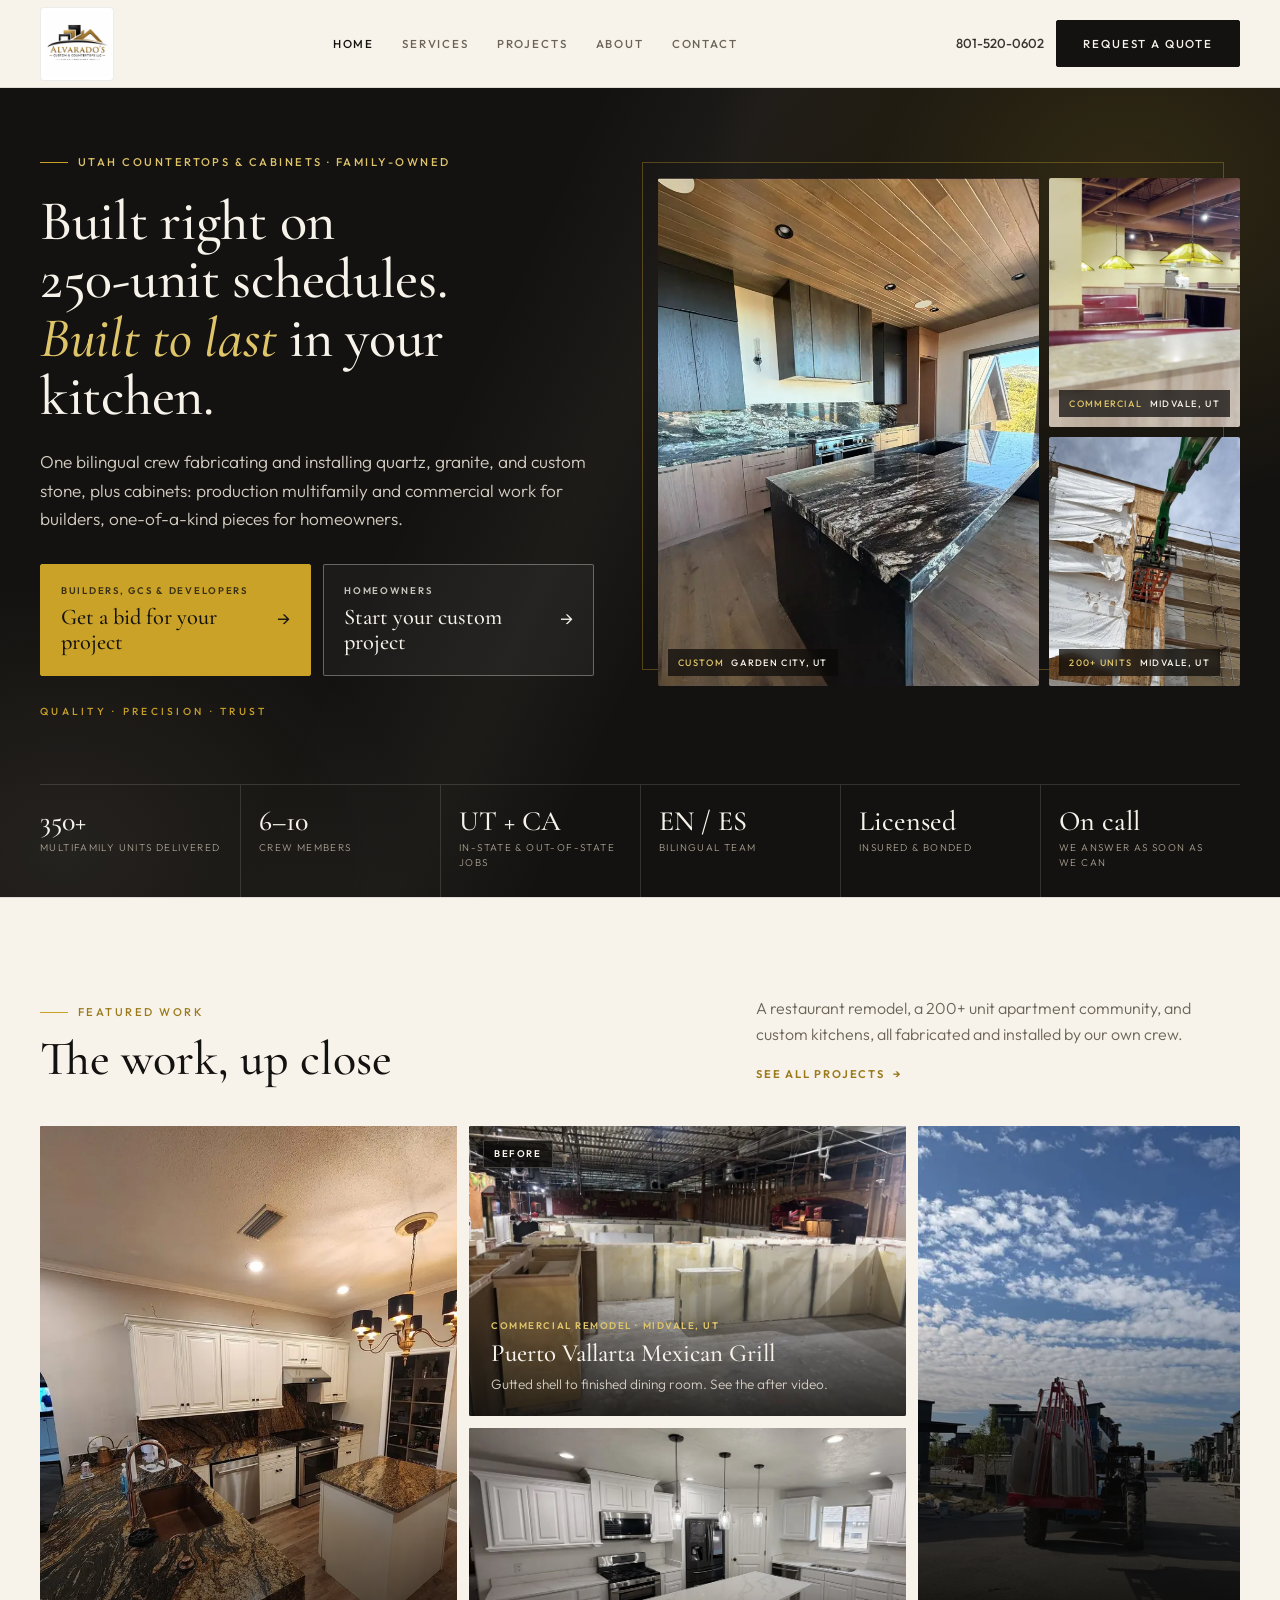
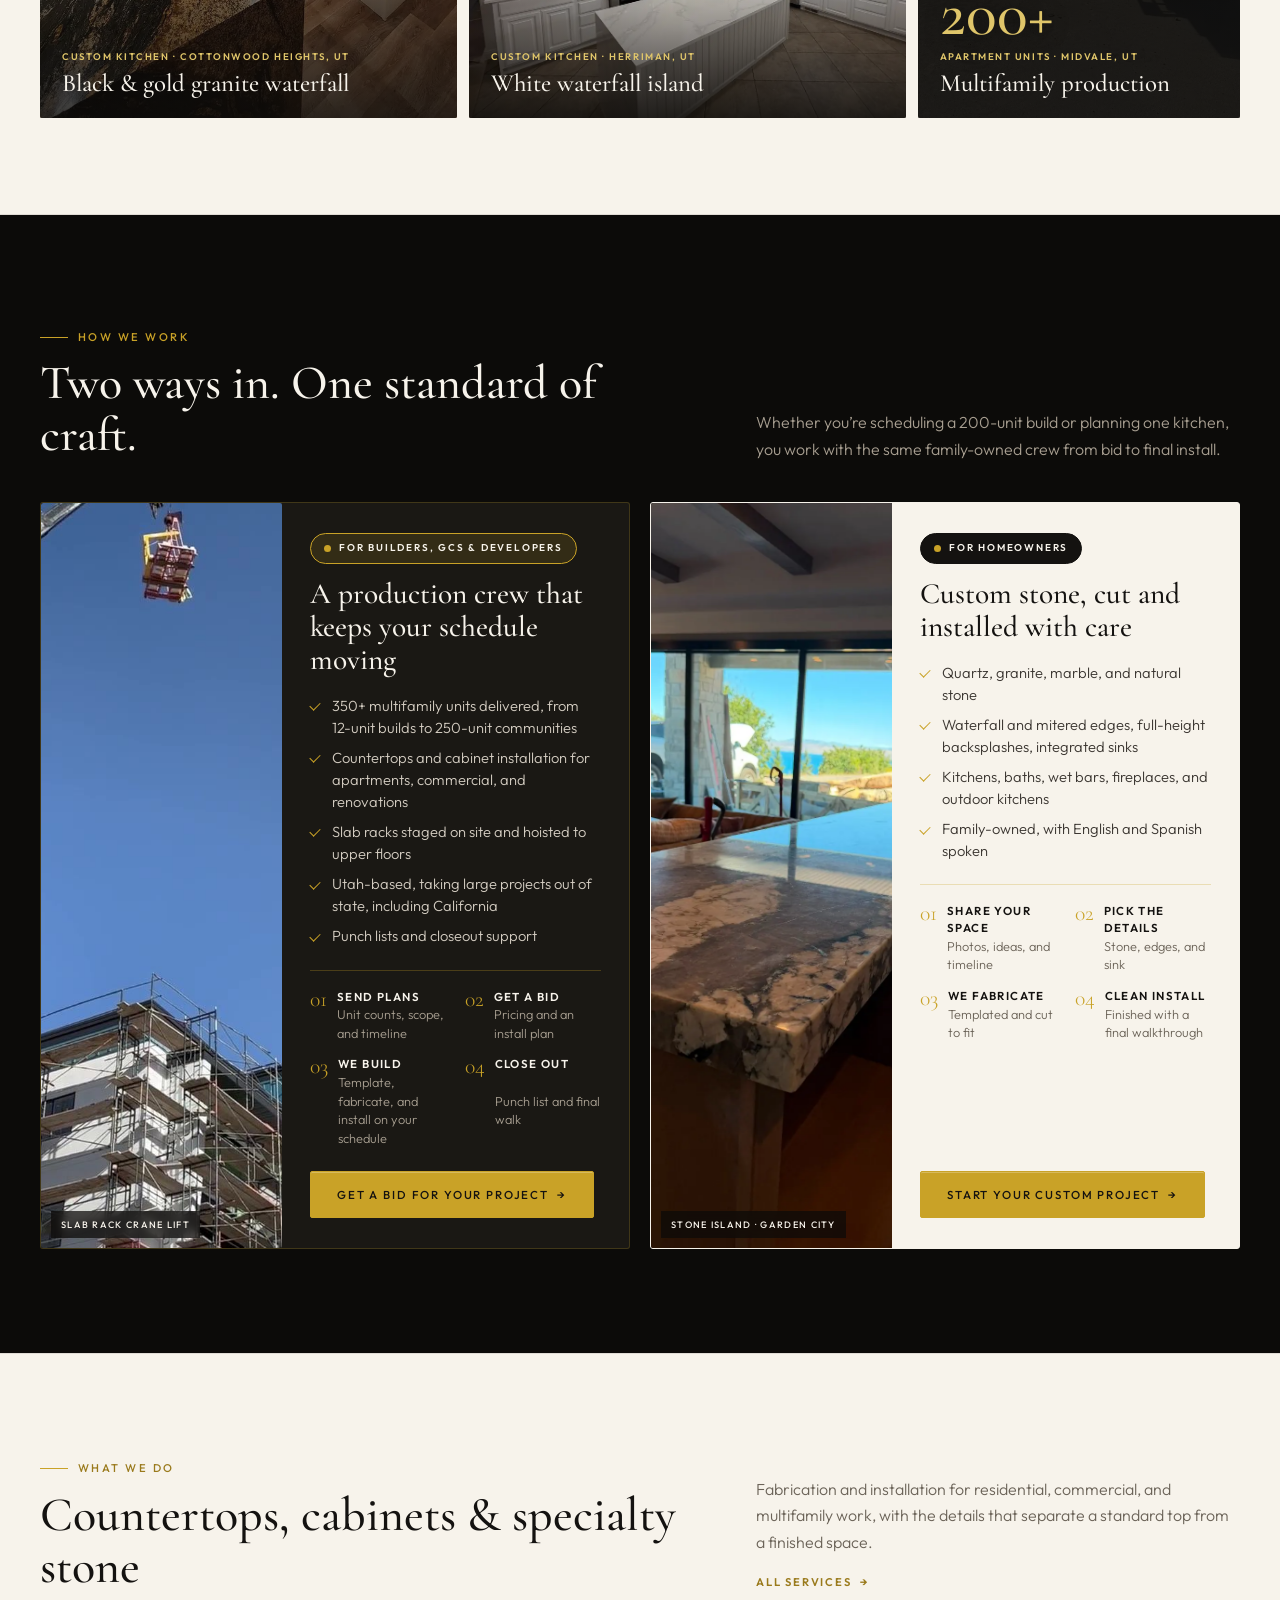
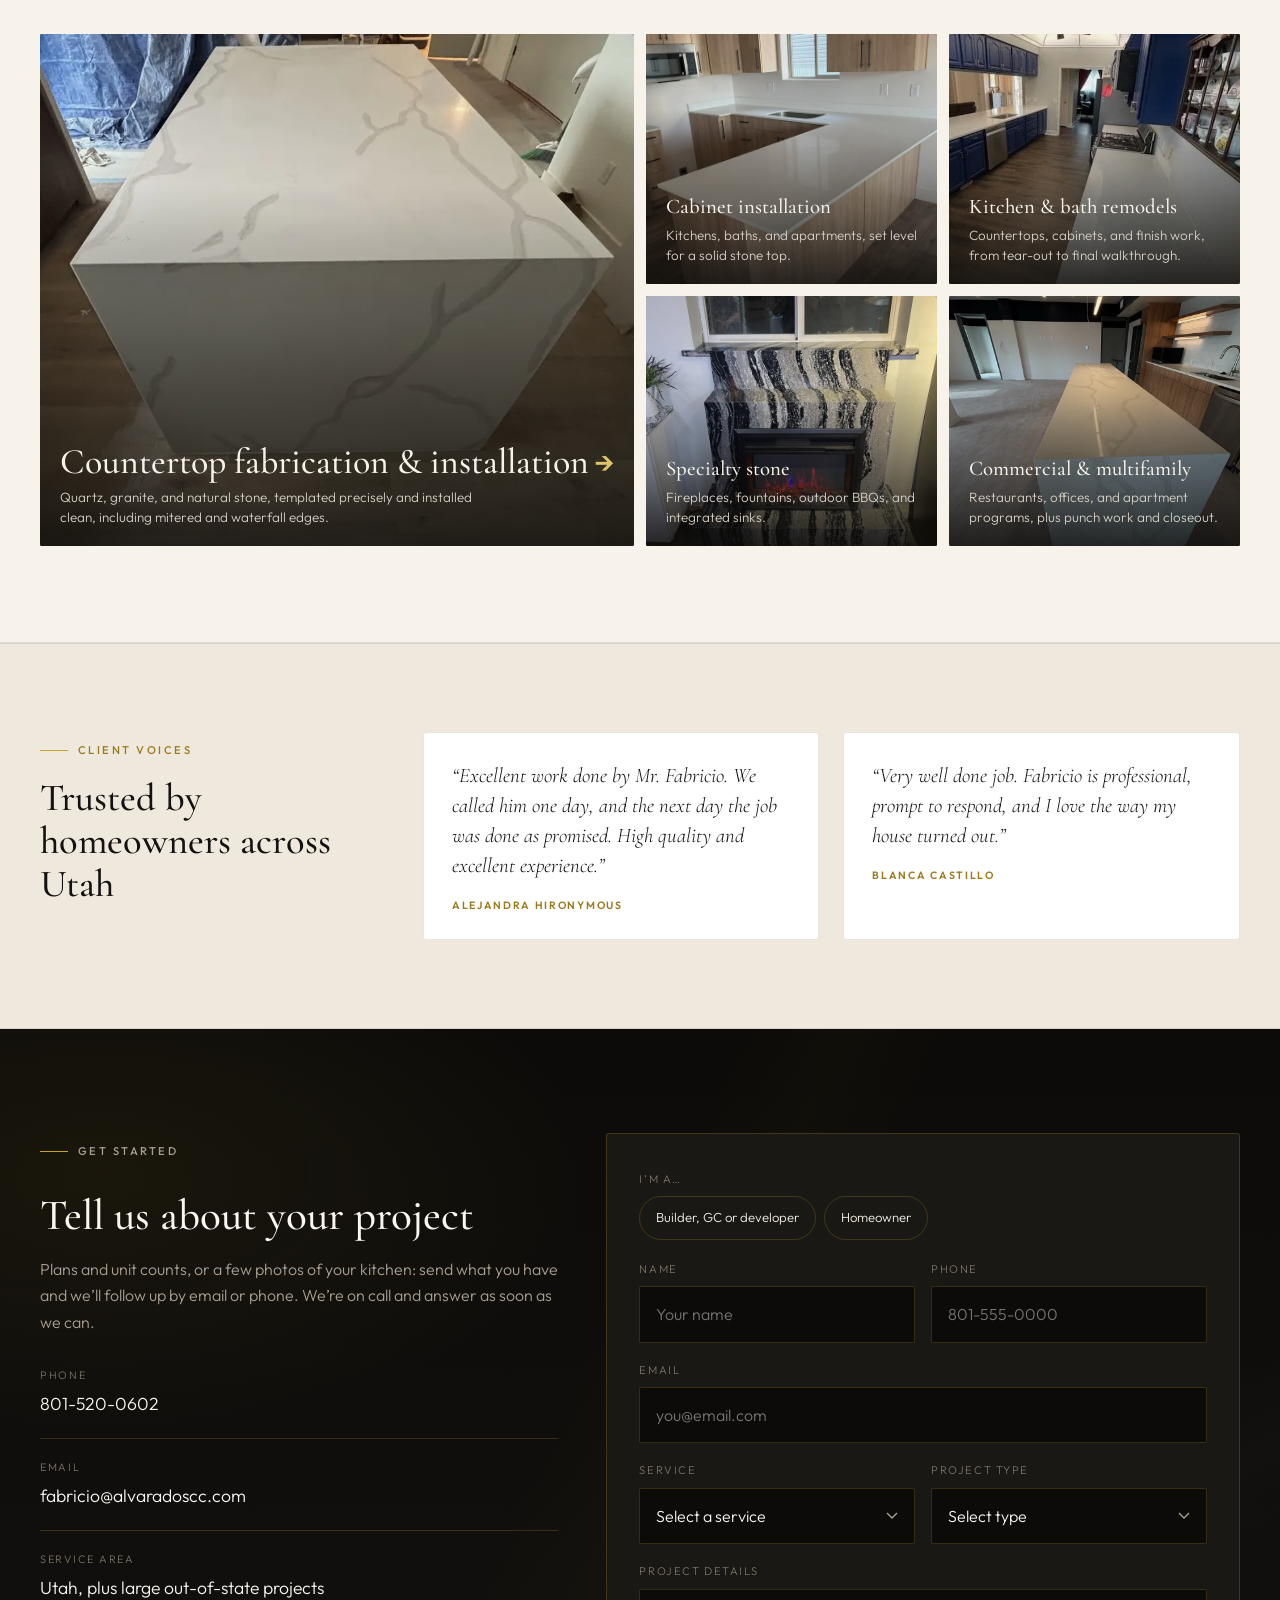
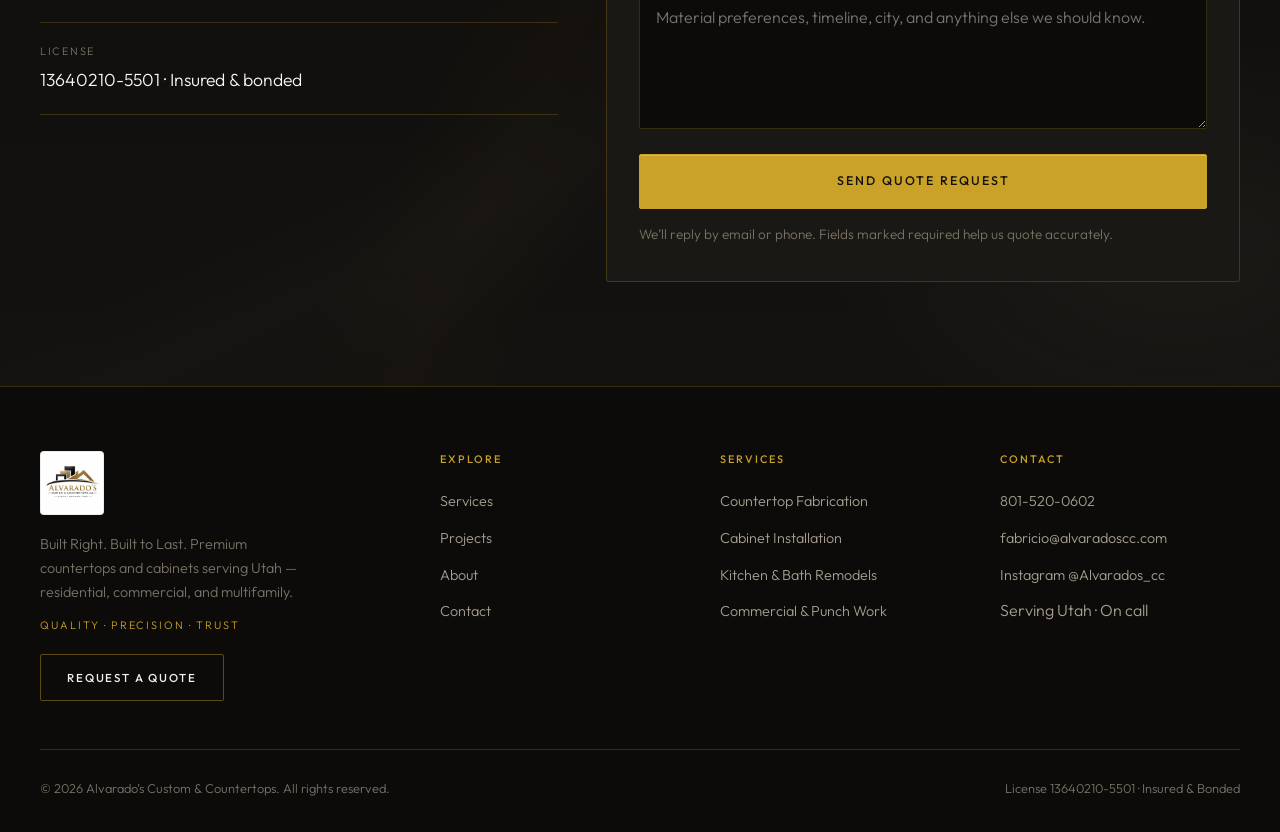
==== index.html @ 0c507002 "Go live on www.alvaradoscc.com: canonical, og:url, sitemap, robots, og/twitter image and JSON-LD log" ====
<!DOCTYPE html>
<html lang="en">
<head>
  <meta charset="UTF-8">
  <meta name="viewport" content="width=device-width, initial-scale=1.0">
  <title>Alvarado’s Custom &amp; Countertops | Utah Countertops, Cabinets &amp; Custom Stone</title>
  <meta name="description" content="Family-owned Utah countertop and cabinet crew: 350+ multifamily units delivered for builders and GCs, plus custom quartz, granite, and stone for homeowners. Bilingual EN/ES.">
  <meta name="robots" content="index, follow">
  <link rel="canonical" href="https://www.alvaradoscc.com/">
  <meta property="og:type" content="website">
  <meta property="og:site_name" content="Alvarado’s Custom &amp; Countertops">
  <meta property="og:title" content="Alvarado’s Custom & Countertops">
  <meta property="og:description" content="Family-owned Utah countertop and cabinet crew: 350+ multifamily units delivered for builders and GCs, plus custom quartz, granite, and stone for homeowners. Bilingual EN/ES.">
  <meta property="og:url" content="https://www.alvaradoscc.com/">
  <meta property="og:locale" content="en_US">
  <meta name="twitter:card" content="summary_large_image">
  <meta name="twitter:title" content="Alvarado’s Custom & Countertops">
  <meta name="twitter:description" content="Family-owned Utah countertop and cabinet crew: 350+ multifamily units delivered for builders and GCs, plus custom quartz, granite, and stone for homeowners. Bilingual EN/ES.">
  <meta property="og:image" content="https://www.alvaradoscc.com/assets/home/garden-city-island.jpg">
  <meta name="twitter:image" content="https://www.alvaradoscc.com/assets/home/garden-city-island.jpg">
  <link rel="icon" href="/favicon.svg" type="image/svg+xml">
  <link rel="preconnect" href="https://fonts.googleapis.com">
  <link rel="preconnect" href="https://fonts.gstatic.com" crossorigin>
  <link href="https://fonts.googleapis.com/css2?family=Cormorant+Garamond:ital,wght@0,400;0,500;0,600;1,400;1,500&family=Outfit:wght@300;400;500;600&display=swap" rel="stylesheet">
  <link rel="preload" as="image" href="/assets/home/garden-city-island.webp" type="image/webp" fetchpriority="high">
  <link rel="stylesheet" href="/css/styles.css">
  <script type="application/ld+json">
  {"@context":"https://schema.org","@type":"HomeAndConstructionBusiness","name":"Alvarado’s Custom & Countertops","url":"https://www.alvaradoscc.com/","logo":"https://www.alvaradoscc.com/assets/logo.jpg","telephone":"+1-801-520-0602","email":"fabricio@alvaradoscc.com","areaServed":"Utah","slogan":"Quality · Precision · Trust","knowsLanguage":["en","es"],"sameAs":["https://www.instagram.com/Alvarados_cc/"]}
  </script>
</head>
<body>
  <header class="site-header">
    <div class="nav-inner">
      <a class="logo" href="/">
        <span class="logo-plate">
          <picture>
            <source srcset="/assets/logo.webp" type="image/webp">
            <img class="logo-mark" src="/assets/logo.jpg" alt="Alvarado’s Custom &amp; Countertops — Quality · Precision · Trust" width="64" height="64">
          </picture>
        </span>
        <div class="logo-text" aria-hidden="true">
          <strong>Alvarado’s</strong>
          <span>Custom &amp; Countertops</span>
        </div>
      </a>
      <nav class="nav-links" aria-label="Primary">
        <a href="/" class="active" aria-current="page">Home</a>
        <a href="/services">Services</a>
        <a href="/projects">Projects</a>
        <a href="/about">About</a>
        <a href="/contact">Contact</a>
      </nav>
      <div class="nav-actions">
        <a class="nav-phone" href="tel:8015200602">801-520-0602</a>
        <a class="btn btn-primary" href="/contact">Request a Quote</a>
        <button class="menu-toggle" type="button" aria-label="Open menu" aria-expanded="false"><span></span></button>
      </div>
    </div>
  </header>
  <main>
    <section class="hm-hero" aria-labelledby="hm-title">
      <div class="container hm-hero-grid">
        <div class="hm-hero-media">
          <figure class="hm-tile hm-tile--lead">
            <picture>
              <source srcset="/assets/home/garden-city-island.webp" type="image/webp">
              <img src="/assets/home/garden-city-island.jpg" alt="Custom kitchen in Garden City, Utah near Bear Lake with a black-and-white veined natural stone island, thick mitered waterfall edge, and full-height stone backsplash" width="720" height="962" loading="eager" fetchpriority="high" decoding="async">
            </picture>
            <figcaption><span>Custom</span> Garden City, UT</figcaption>
          </figure>
          <figure class="hm-tile video-figure">
            <video class="inline-video" muted loop playsinline preload="none" width="608" height="1080"
              poster="/assets/projects/puerto-vallarta-midvale/after-dining-room-poster.jpg"
              aria-label="Video: finished dining room at Puerto Vallarta Mexican Grill in Midvale, Utah, with earth-tone stone countertops on wood-paneled counter runs">
              <source src="/assets/projects/puerto-vallarta-midvale/after-dining-room.mp4" type="video/mp4">
            </video>
            <figcaption><span>Commercial</span> Midvale, UT</figcaption>
          </figure>
          <figure class="hm-tile">
            <picture>
              <source srcset="/assets/home/midvale-hoist.webp" type="image/webp">
              <img src="/assets/home/midvale-hoist.jpg" alt="Telehandler hoisting a rack of countertop slabs to an upper floor at a 200+ unit apartment build in Midvale, Utah" width="540" height="960" loading="lazy" decoding="async">
            </picture>
            <figcaption><span>200+ units</span> Midvale, UT</figcaption>
          </figure>
        </div>
        <div class="hm-hero-copy">
          <p class="eyebrow">Utah countertops &amp; cabinets · Family-owned</p>
          <h1 id="hm-title">Built right on 250&#8209;unit schedules. <em>Built to last</em> in your kitchen.</h1>
          <p class="hm-lead">One bilingual crew fabricating and installing quartz, granite, and custom stone, plus cabinets: production multifamily and commercial work for builders, one-of-a-kind pieces for homeowners.</p>
          <div class="hm-paths">
            <a class="hm-path hm-path--pro" href="#quote" data-audience="Builder / GC / developer">
              <span class="hm-path-kicker">Builders, GCs &amp; developers</span>
              <span class="hm-path-label">Get a bid for your project</span>
              <span class="hm-arrow" aria-hidden="true">&rarr;</span>
            </a>
            <a class="hm-path hm-path--home" href="#quote" data-audience="Homeowner">
              <span class="hm-path-kicker">Homeowners</span>
              <span class="hm-path-label">Start your custom project</span>
              <span class="hm-arrow" aria-hidden="true">&rarr;</span>
            </a>
          </div>
          <p class="hm-pillars">Quality · Precision · Trust</p>
        </div>
      </div>
      <div class="container">
        <ul class="hm-proof" aria-label="Why builders and homeowners hire us">
          <li><strong>350+</strong><span>Multifamily units delivered</span></li>
          <li><strong>6&ndash;10</strong><span>Crew members</span></li>
          <li><strong>UT + CA</strong><span>In-state &amp; out-of-state jobs</span></li>
          <li><strong>EN / ES</strong><span>Bilingual team</span></li>
          <li><strong>Licensed</strong><span>Insured &amp; bonded</span></li>
          <li><strong>On call</strong><span>We answer as soon as we can</span></li>
        </ul>
      </div>
    </section>

    <section class="section section-cream hm-work" aria-labelledby="work-title">
      <div class="container">
        <div class="hm-head">
          <div>
            <p class="eyebrow">Featured work</p>
            <h2 id="work-title">The work, up close</h2>
          </div>
          <div class="hm-head-side">
            <p>A restaurant remodel, a 200+ unit apartment community, and custom kitchens, all fabricated and installed by our own crew.</p>
            <a class="hm-textlink" href="/projects">See all projects <span class="hm-arrow" aria-hidden="true">&rarr;</span></a>
          </div>
        </div>
        <div class="hm-work-grid">
          <a class="hm-work-tile hm-w-cottonwood" href="/projects#cottonwood-heights-kitchen">
            <picture>
              <source srcset="/assets/home/cottonwood-waterfall.webp" type="image/webp">
              <img src="/assets/home/cottonwood-waterfall.jpg" alt="Custom Cottonwood Heights, Utah kitchen with a black and gold granite waterfall peninsula, island, and copper undermount sink" width="720" height="960" loading="lazy" decoding="async">
            </picture>
            <span class="hm-work-text">
              <span class="hm-work-tag">Custom kitchen · Cottonwood Heights, UT</span>
              <span class="hm-work-title">Black &amp; gold granite waterfall</span>
            </span>
          </a>
          <a class="hm-work-tile hm-w-pv" href="/projects#puerto-vallarta-midvale">
            <picture>
              <source srcset="/assets/home/pv-before.webp" type="image/webp">
              <img src="/assets/home/pv-before.jpg" alt="Before the commercial countertop install at Puerto Vallarta Mexican Grill in Midvale, Utah: open shell with cabinet bases and pony walls" width="960" height="720" loading="lazy" decoding="async">
            </picture>
            <span class="hm-work-text">
              <span class="hm-work-tag">Commercial remodel · Midvale, UT</span>
              <span class="hm-work-title">Puerto Vallarta Mexican Grill</span>
              <span class="hm-work-sub">Gutted shell to finished dining room. See the after video.</span>
            </span>
          </a>
          <a class="hm-work-tile hm-w-midvale" href="/projects#midvale-200-apartments">
            <picture>
              <source srcset="/assets/home/midvale-telehandler.webp" type="image/webp">
              <img src="/assets/home/midvale-telehandler.jpg" alt="Telehandler carrying a rack of countertop slabs at a 200+ unit multifamily apartment project in Midvale, Utah" width="600" height="800" loading="lazy" decoding="async">
            </picture>
            <span class="hm-work-text">
              <span class="hm-work-stat">200+</span>
              <span class="hm-work-tag">Apartment units · Midvale, UT</span>
              <span class="hm-work-title">Multifamily production</span>
            </span>
          </a>
          <a class="hm-work-tile hm-w-herriman" href="/projects#herriman-kitchen">
            <picture>
              <source srcset="/assets/home/herriman-waterfall.webp" type="image/webp">
              <img src="/assets/home/herriman-waterfall.jpg" alt="White stone waterfall island with soft gray veining under glass pendants in a custom Herriman, Utah kitchen" width="960" height="729" loading="lazy" decoding="async">
            </picture>
            <span class="hm-work-text">
              <span class="hm-work-tag">Custom kitchen · Herriman, UT</span>
              <span class="hm-work-title">White waterfall island</span>
            </span>
          </a>
        </div>
      </div>
    </section>

    <section class="section hm-how" id="how-we-work" aria-labelledby="how-title">
      <div class="container">
        <div class="hm-head hm-head--dark">
          <div>
            <p class="eyebrow">How we work</p>
            <h2 id="how-title">Two ways in. One standard of craft.</h2>
          </div>
          <p class="hm-head-side">Whether you’re scheduling a 200-unit build or planning one kitchen, you work with the same family-owned crew from bid to final install.</p>
        </div>
        <div class="hm-panels">
          <article class="hm-panel hm-panel--pro">
            <figure class="hm-panel-media video-figure">
              <video class="inline-video" muted loop playsinline preload="none" width="608" height="1080"
                poster="/assets/home/crane-slab-rack-poster.jpg"
                aria-label="Video: tower crane lifting a rack of countertop slabs up to a scaffolded multifamily building under construction">
                <source src="/assets/home/crane-slab-rack.mp4" type="video/mp4">
              </video>
              <figcaption>Slab rack crane lift</figcaption>
            </figure>
            <div class="hm-panel-head">
              <p class="pj-audience pj-audience--pro">For builders, GCs &amp; developers</p>
              <h3>A production crew that keeps your schedule moving</h3>
            </div>
            <ul class="hm-checks">
              <li>350+ multifamily units delivered, from 12-unit builds to 250-unit communities</li>
              <li>Countertops and cabinet installation for apartments, commercial, and renovations</li>
              <li>Slab racks staged on site and hoisted to upper floors</li>
              <li>Utah-based, taking large projects out of state, including California</li>
              <li>Punch lists and closeout support</li>
            </ul>
            <ol class="hm-steps">
              <li><strong>Send plans</strong> Unit counts, scope, and timeline</li>
              <li><strong>Get a bid</strong> Pricing and an install plan</li>
              <li><strong>We build</strong> Template, fabricate, and install on your schedule</li>
              <li><strong>Close out</strong> Punch list and final walk</li>
            </ol>
            <a class="btn btn-primary hm-panel-cta" href="#quote" data-audience="Builder / GC / developer">Get a bid for your project <span class="hm-arrow" aria-hidden="true">&rarr;</span></a>
          </article>
          <article class="hm-panel hm-panel--home">
            <figure class="hm-panel-media">
              <picture>
                <source srcset="/assets/home/bear-lake-island.webp" type="image/webp">
                <img src="/assets/home/bear-lake-island.jpg" alt="Thick natural stone kitchen island with dramatic gray and white veining in front of Bear Lake view windows, custom home in Garden City, Utah" width="900" height="1604" loading="lazy" decoding="async">
              </picture>
              <figcaption>Stone island · Garden City</figcaption>
            </figure>
            <div class="hm-panel-head">
              <p class="pj-audience pj-audience--home">For homeowners</p>
              <h3>Custom stone, cut and installed with care</h3>
            </div>
            <ul class="hm-checks">
              <li>Quartz, granite, marble, and natural stone</li>
              <li>Waterfall and mitered edges, full-height backsplashes, integrated sinks</li>
              <li>Kitchens, baths, wet bars, fireplaces, and outdoor kitchens</li>
              <li>Family-owned, with English and Spanish spoken</li>
            </ul>
            <ol class="hm-steps">
              <li><strong>Share your space</strong> Photos, ideas, and timeline</li>
              <li><strong>Pick the details</strong> Stone, edges, and sink</li>
              <li><strong>We fabricate</strong> Templated and cut to fit</li>
              <li><strong>Clean install</strong> Finished with a final walkthrough</li>
            </ol>
            <a class="btn btn-primary hm-panel-cta" href="#quote" data-audience="Homeowner">Start your custom project <span class="hm-arrow" aria-hidden="true">&rarr;</span></a>
          </article>
        </div>
      </div>
    </section>

    <section class="section section-cream hm-services" aria-labelledby="svc-title">
      <div class="container">
        <div class="hm-head">
          <div>
            <p class="eyebrow">What we do</p>
            <h2 id="svc-title">Countertops, cabinets &amp; specialty stone</h2>
          </div>
          <div class="hm-head-side">
            <p>Fabrication and installation for residential, commercial, and multifamily work, with the details that separate a standard top from a finished space.</p>
            <a class="hm-textlink" href="/services">All services <span class="hm-arrow" aria-hidden="true">&rarr;</span></a>
          </div>
        </div>
        <div class="hm-svc-grid">
          <a class="hm-svc hm-svc--lead" href="/services#fabrication">
            <picture>
              <source srcset="/assets/home/eden-mitered-leg.webp" type="image/webp">
              <img src="/assets/home/eden-mitered-leg.jpg" alt="White stone countertop with bold gray veining and a mitered waterfall leg, vein-matched across the edge" width="900" height="900" loading="lazy" decoding="async">
            </picture>
            <span class="hm-svc-text">
              <span class="hm-svc-title">Countertop fabrication &amp; installation</span>
              <span class="hm-svc-desc">Quartz, granite, and natural stone, templated precisely and installed clean, including mitered and waterfall edges.</span>
            </span>
          </a>
          <a class="hm-svc " href="/services#cabinets">
            <picture>
              <source srcset="/assets/home/mf-white-peninsula.webp" type="image/webp">
              <img src="/assets/home/mf-white-peninsula.jpg" alt="Light wood kitchen cabinets with a white stone L-shaped peninsula countertop in an apartment unit" width="960" height="540" loading="lazy" decoding="async">
            </picture>
            <span class="hm-svc-text">
              <span class="hm-svc-title">Cabinet installation</span>
              <span class="hm-svc-desc">Kitchens, baths, and apartments, set level for a solid stone top.</span>
            </span>
          </a>
          <a class="hm-svc " href="/services#remodeling">
            <picture>
              <source srcset="/assets/home/navy-galley.webp" type="image/webp">
              <img src="/assets/home/navy-galley.jpg" alt="Remodeled galley kitchen with long white stone countertops, royal navy blue raised-panel cabinets, and a gas range" width="505" height="520" loading="lazy" decoding="async">
            </picture>
            <span class="hm-svc-text">
              <span class="hm-svc-title">Kitchen &amp; bath remodels</span>
              <span class="hm-svc-desc">Countertops, cabinets, and finish work, from tear-out to final walkthrough.</span>
            </span>
          </a>
          <a class="hm-svc " href="/services#specialty">
            <picture>
              <source srcset="/assets/home/draper-fireplace.webp" type="image/webp">
              <img src="/assets/home/draper-fireplace.jpg" alt="Custom black and white granite fireplace surround with mitered edges in Draper, Utah" width="720" height="960" loading="lazy" decoding="async">
            </picture>
            <span class="hm-svc-text">
              <span class="hm-svc-title">Specialty stone</span>
              <span class="hm-svc-desc">Fireplaces, fountains, outdoor BBQs, and integrated sinks.</span>
            </span>
          </a>
          <a class="hm-svc " href="/services#commercial">
            <picture>
              <source srcset="/assets/home/slc-commons-island.webp" type="image/webp">
              <img src="/assets/home/slc-commons-island.jpg" alt="Oversized white stone waterfall island with gray veining in a large commons area and community kitchen, downtown Salt Lake City, Utah" width="900" height="945" loading="lazy" decoding="async">
            </picture>
            <span class="hm-svc-text">
              <span class="hm-svc-title">Commercial &amp; multifamily</span>
              <span class="hm-svc-desc">Restaurants, offices, and apartment programs, plus punch work and closeout.</span>
            </span>
          </a>
        </div>
      </div>
    </section>

    <section class="section hm-reviews" aria-labelledby="reviews-title">
      <div class="container">
        <div class="hm-reviews-inner">
          <div>
            <p class="eyebrow">Client voices</p>
            <h2 id="reviews-title">Trusted by homeowners across Utah</h2>
          </div>
          <div class="hm-quotes">
            <figure class="hm-quote">
              <blockquote>“Excellent work done by Mr. Fabricio. We called him one day, and the next day the job was done as promised. High quality and excellent experience.”</blockquote>
              <figcaption>Alejandra Hironymous</figcaption>
            </figure>
            <figure class="hm-quote">
              <blockquote>“Very well done job. Fabricio is professional, prompt to respond, and I love the way my house turned out.”</blockquote>
              <figcaption>Blanca Castillo</figcaption>
            </figure>
          </div>
        </div>
      </div>
    </section>

    <section class="section hm-contact stone-bg" id="quote" aria-labelledby="quote-title">
      <div class="vein" aria-hidden="true"></div>
      <div class="container contact-grid">
        <div class="contact-info">
          <p class="eyebrow">Get started</p>
          <h2 id="quote-title">Tell us about your project</h2>
          <p>Plans and unit counts, or a few photos of your kitchen: send what you have and we’ll follow up by email or phone. We’re on call and answer as soon as we can.</p>
          <div class="contact-methods">
            <div class="contact-method">
              <span class="label">Phone</span>
              <a href="tel:8015200602">801-520-0602</a>
            </div>
            <div class="contact-method">
              <span class="label">Email</span>
              <a href="mailto:fabricio@alvaradoscc.com">fabricio@alvaradoscc.com</a>
            </div>
            <div class="contact-method">
              <span class="label">Service area</span>
              <span class="value">Utah, plus large out-of-state projects</span>
            </div>
            <div class="contact-method">
              <span class="label">License</span>
              <span class="value">13640210-5501 · Insured &amp; bonded</span>
            </div>
          </div>
        </div>

        <div class="contact-form">
              <div id="form-success" class="form-success" role="status">
                Thanks — your quote request was sent. We’re on call and will follow up as soon as we can. Prefer a call? 801-520-0602.
              </div>
              <div id="form-error" class="form-error" role="alert">
                Something went wrong sending your request. Please try again, email fabricio@alvaradoscc.com, or call 801-520-0602.
              </div>
              <form id="quote-form" action="https://formspree.io/f/mredlobr" method="POST" novalidate>
                <fieldset class="hm-audience">
                  <legend>I’m a…</legend>
                  <label class="hm-aud-opt"><input type="radio" name="audience" value="Builder / GC / developer"> <span>Builder, GC or developer</span></label>
                  <label class="hm-aud-opt"><input type="radio" name="audience" value="Homeowner"> <span>Homeowner</span></label>
                </fieldset>
                <div class="form-row">
                  <div class="form-group">
                    <label for="name">Name</label>
                    <input id="name" name="name" type="text" autocomplete="name" required placeholder="Your name">
                  </div>
                  <div class="form-group">
                    <label for="phone">Phone</label>
                    <input id="phone" name="phone" type="tel" autocomplete="tel" required placeholder="801-555-0000">
                  </div>
                </div>
                <div class="form-group">
                  <label for="email">Email</label>
                  <input id="email" name="email" type="email" autocomplete="email" required placeholder="you@email.com">
                </div>
                <div class="form-row">
                  <div class="form-group">
                    <label for="service">Service</label>
                    <select id="service" name="service" required>
                      <option value="">Select a service</option>
                      <option>Countertop Fabrication &amp; Installation</option>
                      <option>Commercial &amp; Multifamily Countertops</option>
                      <option>Cabinet Installation</option>
                      <option>Kitchen &amp; Bathroom Remodeling</option>
                      <option>Stone &amp; Quartz Specialty Work</option>
                      <option>Commercial Installation &amp; Punch Work</option>
                      <option>Other / Not sure</option>
                    </select>
                  </div>
                  <div class="form-group">
                    <label for="projectType">Project type</label>
                    <select id="projectType" name="projectType">
                      <option value="">Select type</option>
                      <option>Residential</option>
                      <option>Commercial</option>
                      <option>New construction</option>
                      <option>Remodel / renovation</option>
                      <option>Multifamily</option>
                    </select>
                  </div>
                </div>
                <div class="form-group">
                  <label for="message">Project details</label>
                  <textarea id="message" name="message" required placeholder="Material preferences, timeline, city, and anything else we should know."></textarea>
                </div>
                <button class="btn btn-primary btn-lg" type="submit" style="width:100%">Send Quote Request</button>
                <p class="form-note">We’ll reply by email or phone. Fields marked required help us quote accurately.</p>
              </form>
            </div>
      </div>
    </section>
  </main>
  <footer class="site-footer">
    <div class="container">
      <div class="footer-top">
        <div class="footer-brand">
          <a class="logo" href="/">
            <span class="logo-plate">
              <picture>
                <source srcset="/assets/logo.webp" type="image/webp">
                <img class="logo-mark" src="/assets/logo.jpg" alt="Alvarado’s Custom &amp; Countertops" width="56" height="56">
              </picture>
            </span>
          </a>
          <p>Built Right. Built to Last. Premium countertops and cabinets serving Utah — residential, commercial, and multifamily.</p>
          <p class="footer-tagline">Quality · Precision · Trust</p>
          <a class="btn btn-outline" href="/contact">Request a Quote</a>
        </div>
        <div class="footer-col">
          <h4>Explore</h4>
          <ul>
            <li><a href="/services">Services</a></li>
            <li><a href="/projects">Projects</a></li>
            <li><a href="/about">About</a></li>
            <li><a href="/contact">Contact</a></li>
          </ul>
        </div>
        <div class="footer-col">
          <h4>Services</h4>
          <ul>
            <li><a href="/services#fabrication">Countertop Fabrication</a></li>
            <li><a href="/services#cabinets">Cabinet Installation</a></li>
            <li><a href="/services#remodeling">Kitchen &amp; Bath Remodels</a></li>
            <li><a href="/services#commercial">Commercial &amp; Punch Work</a></li>
          </ul>
        </div>
        <div class="footer-col">
          <h4>Contact</h4>
          <ul>
            <li><a href="tel:8015200602">801-520-0602</a></li>
            <li><a href="mailto:fabricio@alvaradoscc.com">fabricio@alvaradoscc.com</a></li>
            <li><a href="https://www.instagram.com/Alvarados_cc/" target="_blank" rel="noopener">Instagram @Alvarados_cc</a></li>
            <li><span style="color:var(--text-muted)">Serving Utah · On call</span></li>
          </ul>
        </div>
      </div>
      <div class="footer-bottom">
        <span>© 2026 Alvarado’s Custom &amp; Countertops. All rights reserved.</span>
        <span>License 13640210-5501 · Insured &amp; Bonded</span>
      </div>
    </div>
  </footer>
  <script src="/js/main.js"></script>
</body>
</html>
---- css/styles.css ----
:root {
  --bg: #0c0b09;
  --bg-elevated: #141210;
  --bg-card: #1a1814;
  --bg-soft: #211e19;
  --cream: #f7f3eb;
  --cream-deep: #efe8dc;
  --cream-muted: #e5ddd0;
  --ink: #141210;
  --ink-soft: #3a3530;
  --ink-muted: #6b6358;
  --border: rgba(201, 162, 39, 0.22);
  --border-strong: rgba(201, 162, 39, 0.42);
  --border-cream: rgba(20, 18, 16, 0.1);
  --text: #f3eee6;
  --text-muted: #a89f91;
  --text-dim: #7a7266;
  --accent: #c9a227;
  --accent-light: #dfc56a;
  --accent-dark: #9a7a1c;
  --stone: #8a8378;
  --stone-light: #d4cdc2;
  --white: #faf7f2;
  --success: #7d9b6a;
  --radius: 2px;
  --shadow: 0 28px 70px rgba(0, 0, 0, 0.4);
  --shadow-soft: 0 16px 40px rgba(20, 18, 16, 0.08);
  --font-display: "Cormorant Garamond", Georgia, serif;
  --font-body: "Outfit", system-ui, sans-serif;
  --max: 1200px;
  --nav-h: 88px;
}

*, *::before, *::after { box-sizing: border-box; margin: 0; padding: 0; }

html { scroll-behavior: smooth; }

body {
  background: var(--bg);
  color: var(--text);
  font-family: var(--font-body);
  font-weight: 300;
  line-height: 1.65;
  overflow-x: hidden;
  -webkit-font-smoothing: antialiased;
}

img { max-width: 100%; display: block; }
a { color: inherit; text-decoration: none; }
ul { list-style: none; }
button, input, select, textarea { font: inherit; color: inherit; }

.container {
  width: min(100% - 48px, var(--max));
  margin-inline: auto;
}

/* Subtle atmosphere */
.stone-bg {
  position: relative;
  isolation: isolate;
}
.stone-bg::before {
  content: "";
  position: absolute;
  inset: 0;
  z-index: -1;
  background:
    radial-gradient(ellipse 70% 50% at 8% 15%, rgba(201, 162, 39, 0.07), transparent 55%),
    radial-gradient(ellipse 55% 45% at 92% 85%, rgba(138, 131, 120, 0.08), transparent 50%),
    linear-gradient(180deg, var(--bg) 0%, var(--bg-elevated) 100%);
  pointer-events: none;
}
.vein {
  position: absolute;
  inset: 0;
  z-index: -1;
  opacity: 0.4;
  background:
    linear-gradient(115deg, transparent 42%, rgba(201, 162, 39, 0.06) 49%, transparent 56%),
    linear-gradient(155deg, transparent 58%, rgba(247, 243, 235, 0.035) 65%, transparent 72%);
  pointer-events: none;
}

/* ========== HEADER (cream plate for logo) ========== */
.site-header {
  position: fixed;
  top: 0; left: 0; right: 0;
  z-index: 100;
  height: var(--nav-h);
  display: flex;
  align-items: center;
  background: var(--cream);
  border-bottom: 1px solid var(--border-cream);
  transition: box-shadow 0.3s;
}
.site-header.scrolled {
  box-shadow: 0 8px 28px rgba(20, 18, 16, 0.08);
}
.nav-inner {
  width: min(100% - 40px, var(--max));
  margin-inline: auto;
  display: flex;
  align-items: center;
  justify-content: space-between;
  gap: 20px;
}
.logo {
  display: flex;
  align-items: center;
  gap: 12px;
  flex-shrink: 0;
}
.logo-plate {
  display: flex;
  align-items: center;
  justify-content: center;
  background: #fff;
  padding: 4px;
  border: 1px solid rgba(20, 18, 16, 0.08);
  border-radius: 4px;
  box-shadow: 0 1px 0 rgba(255,255,255,0.8) inset;
}
.logo-mark {
  width: auto;
  height: 64px;
  flex-shrink: 0;
  object-fit: contain;
  display: block;
  border-radius: 2px;
}
.logo-text {
  display: none;
  flex-direction: column;
  line-height: 1.15;
}
.logo-text strong {
  font-family: var(--font-display);
  font-size: 1.05rem;
  font-weight: 600;
  letter-spacing: 0.02em;
  color: var(--ink);
}
.logo-text span {
  font-size: 0.58rem;
  letter-spacing: 0.16em;
  text-transform: uppercase;
  color: var(--accent-dark);
  font-weight: 500;
}
@media (max-width: 480px) {
  .logo-mark { height: 48px; }
  .logo-text { display: flex; }
  .logo-text span { display: none; }
}

.nav-links {
  display: flex;
  align-items: center;
  gap: 28px;
}
.nav-links a {
  font-size: 0.72rem;
  letter-spacing: 0.16em;
  text-transform: uppercase;
  color: var(--ink-muted);
  transition: color 0.2s;
  font-weight: 500;
}
.nav-links a:hover,
.nav-links a.active { color: var(--ink); }

.nav-actions {
  display: flex;
  align-items: center;
  gap: 12px;
}
.nav-phone {
  display: none;
  align-items: center;
  gap: 8px;
  font-size: 0.82rem;
  color: var(--ink-soft);
  font-weight: 500;
  transition: color 0.2s;
}
.nav-phone:hover { color: var(--accent-dark); }
@media (min-width: 1100px) {
  .nav-phone { display: inline-flex; }
}

.btn {
  display: inline-flex;
  align-items: center;
  justify-content: center;
  gap: 8px;
  padding: 13px 26px;
  font-size: 0.72rem;
  letter-spacing: 0.16em;
  text-transform: uppercase;
  font-weight: 500;
  border: 1px solid transparent;
  border-radius: var(--radius);
  cursor: pointer;
  transition: background 0.2s, color 0.2s, border-color 0.2s, transform 0.15s, box-shadow 0.2s;
  white-space: nowrap;
}
.btn:hover { transform: translateY(-1px); }
.btn-primary {
  background: var(--accent);
  color: var(--ink);
  border-color: var(--accent);
  box-shadow: 0 1px 0 rgba(255,255,255,0.25) inset;
}
.btn-primary:hover {
  background: var(--accent-light);
  border-color: var(--accent-light);
}
.btn-outline {
  background: transparent;
  color: var(--text);
  border-color: var(--border-strong);
}
.btn-outline:hover {
  border-color: var(--accent);
  color: var(--accent-light);
}
.btn-outline-dark {
  background: transparent;
  color: var(--ink);
  border-color: rgba(20, 18, 16, 0.22);
}
.btn-outline-dark:hover {
  border-color: var(--accent-dark);
  color: var(--accent-dark);
}
.btn-ghost {
  background: transparent;
  color: var(--accent);
  border-color: transparent;
  padding-inline: 8px;
}
.btn-lg { padding: 16px 34px; font-size: 0.78rem; }

/* Header buttons need dark-friendly outline */
.site-header .btn-primary {
  background: var(--ink);
  color: var(--cream);
  border-color: var(--ink);
  box-shadow: none;
}
.site-header .btn-primary:hover {
  background: var(--ink-soft);
  border-color: var(--ink-soft);
  color: var(--cream);
}

.menu-toggle {
  display: none;
  width: 44px;
  height: 44px;
  border: 1px solid var(--border-cream);
  background: transparent;
  color: var(--ink);
  align-items: center;
  justify-content: center;
  cursor: pointer;
  border-radius: var(--radius);
}
.menu-toggle span {
  display: block;
  width: 18px;
  height: 1.5px;
  background: currentColor;
  position: relative;
}
.menu-toggle span::before,
.menu-toggle span::after {
  content: "";
  position: absolute;
  left: 0;
  width: 100%;
  height: 1.5px;
  background: currentColor;
}
.menu-toggle span::before { top: -6px; }
.menu-toggle span::after { top: 6px; }

@media (max-width: 900px) {
  .menu-toggle { display: inline-flex; }
  .nav-links {
    position: fixed;
    inset: var(--nav-h) 0 auto 0;
    background: var(--cream);
    border-bottom: 1px solid var(--border-cream);
    flex-direction: column;
    align-items: stretch;
    padding: 20px 24px 28px;
    gap: 0;
    display: none;
    box-shadow: var(--shadow-soft);
  }
  .nav-links.open { display: flex; }
  .nav-links a {
    padding: 14px 0;
    border-bottom: 1px solid var(--border-cream);
    color: var(--ink-soft);
  }
  .nav-actions .btn { display: none; }
}

/* ========== HERO (editorial showroom) ========== */
.hero {
  min-height: calc(100vh - var(--nav-h));
  display: flex;
  align-items: stretch;
  padding: 0;
  position: relative;
  overflow: hidden;
  margin-top: var(--nav-h);
  background: var(--cream);
  color: var(--ink);
}
.hero-grid {
  display: grid;
  grid-template-columns: 1.05fr 0.95fr;
  gap: 0;
  align-items: stretch;
  width: 100%;
  max-width: none;
  min-height: calc(100vh - var(--nav-h));
}
.hero-copy {
  display: flex;
  flex-direction: column;
  justify-content: center;
  padding: 72px clamp(24px, 5vw, 72px);
  max-width: 640px;
  margin-left: auto;
  width: 100%;
}
.hero .eyebrow {
  color: var(--accent-dark);
}
.hero .eyebrow::before { background: var(--accent); }
.hero h1 {
  font-family: var(--font-display);
  font-size: clamp(3rem, 6.5vw, 5rem);
  font-weight: 500;
  line-height: 1.05;
  letter-spacing: -0.02em;
  color: var(--ink);
  margin-bottom: 22px;
}
.hero h1 em {
  font-style: italic;
  color: var(--accent-dark);
  font-weight: 400;
}
.hero-lead {
  font-size: 1.12rem;
  color: var(--ink-muted);
  max-width: 36ch;
  margin-bottom: 20px;
  line-height: 1.7;
}
.hero-pillars {
  display: flex;
  flex-wrap: wrap;
  gap: 8px 18px;
  margin-bottom: 36px;
  font-size: 0.7rem;
  letter-spacing: 0.2em;
  text-transform: uppercase;
  color: var(--ink-soft);
  font-weight: 500;
}
.hero-pillars span { position: relative; }
.hero-pillars span:not(:last-child)::after {
  content: "·";
  position: absolute;
  right: -12px;
  color: var(--accent);
}
.hero-cta {
  display: flex;
  flex-wrap: wrap;
  gap: 12px;
  margin-bottom: 48px;
}
.hero-meta {
  display: grid;
  grid-template-columns: repeat(4, minmax(0, 1fr));
  gap: 16px;
  padding-top: 28px;
  border-top: 1px solid var(--border-cream);
}
.hero-meta div strong {
  display: block;
  font-family: var(--font-display);
  font-size: 1.55rem;
  font-weight: 600;
  color: var(--ink);
  line-height: 1.2;
}
.hero-meta div span {
  font-size: 0.65rem;
  letter-spacing: 0.12em;
  text-transform: uppercase;
  color: var(--ink-muted);
}

.hero-visual {
  position: relative;
  min-height: 520px;
  background: var(--cream-deep);
  border-left: 1px solid var(--border-cream);
  overflow: hidden;
}
.hero-showroom {
  position: absolute;
  inset: 0;
  display: grid;
  grid-template-columns: 1.15fr 0.85fr;
  grid-template-rows: 1.1fr 0.9fr;
  gap: 14px;
  padding: clamp(20px, 3vw, 36px);
}
.slab {
  position: relative;
  border-radius: 3px;
  overflow: hidden;
  border: 1px solid rgba(20, 18, 16, 0.08);
  box-shadow: var(--shadow-soft);
}
.slab-a {
  grid-row: 1 / 3;
  background:
    linear-gradient(155deg, #f4f0e8 0%, #e8e0d2 28%, #d9d0c0 52%, #ebe4d6 78%, #f7f3eb 100%);
}
.slab-a::before {
  content: "";
  position: absolute;
  inset: 0;
  background:
    linear-gradient(128deg, transparent 18%, rgba(201,162,39,0.18) 36%, transparent 44%),
    linear-gradient(168deg, transparent 48%, rgba(90,80,65,0.1) 58%, transparent 66%),
    linear-gradient(95deg, transparent 62%, rgba(255,255,255,0.55) 72%, transparent 82%),
    radial-gradient(ellipse at 30% 20%, rgba(255,255,255,0.4), transparent 45%);
}
.slab-a::after {
  content: "";
  position: absolute;
  inset: 0;
  background:
    linear-gradient(200deg, transparent 30%, rgba(60,50,40,0.06) 55%, transparent 70%);
  opacity: 0.9;
}
.slab-b {
  background:
    linear-gradient(145deg, #2a2620 0%, #1a1814 40%, #3a342c 70%, #221f1a 100%);
}
.slab-b::before {
  content: "";
  position: absolute;
  inset: 0;
  background:
    linear-gradient(125deg, transparent 22%, rgba(201,162,39,0.28) 40%, transparent 48%),
    linear-gradient(160deg, transparent 55%, rgba(247,243,235,0.1) 62%, transparent 70%);
}
.slab-c {
  background:
    linear-gradient(160deg, #ebe6dc, #d8d0c2 45%, #cfc6b6);
}
.slab-c::before {
  content: "";
  position: absolute;
  inset: 0;
  background:
    radial-gradient(circle at 70% 40%, rgba(201,162,39,0.15), transparent 35%),
    linear-gradient(110deg, transparent 35%, rgba(90,80,65,0.08) 50%, transparent 60%);
}
.hero-showroom-caption {
  position: absolute;
  bottom: clamp(20px, 3vw, 36px);
  left: clamp(20px, 3vw, 36px);
  right: clamp(20px, 3vw, 36px);
  display: flex;
  justify-content: space-between;
  align-items: flex-end;
  gap: 16px;
  pointer-events: none;
  z-index: 2;
}
.hero-showroom-caption p {
  font-family: var(--font-display);
  font-size: 1.15rem;
  font-style: italic;
  color: var(--ink-soft);
  background: rgba(247, 243, 235, 0.88);
  backdrop-filter: blur(8px);
  padding: 10px 14px;
  border: 1px solid var(--border-cream);
  max-width: 28ch;
}
.hero-showroom-caption span {
  font-size: 0.65rem;
  letter-spacing: 0.16em;
  text-transform: uppercase;
  color: var(--ink-muted);
  background: rgba(247, 243, 235, 0.88);
  padding: 8px 12px;
  border: 1px solid var(--border-cream);
}

@media (max-width: 980px) {
  .hero-grid { grid-template-columns: 1fr; min-height: auto; }
  .hero-copy {
    max-width: none;
    margin: 0;
    padding: 56px 24px 40px;
  }
  .hero-visual { min-height: 380px; border-left: none; border-top: 1px solid var(--border-cream); }
  .hero-meta { grid-template-columns: 1fr 1fr; }
  .hero-showroom-caption { flex-direction: column; align-items: flex-start; }
}

/* ========== EYEBROW / SECTIONS ========== */
.eyebrow {
  display: inline-flex;
  align-items: center;
  gap: 10px;
  font-size: 0.7rem;
  letter-spacing: 0.22em;
  text-transform: uppercase;
  color: var(--accent);
  margin-bottom: 18px;
  font-weight: 500;
}
.eyebrow::before {
  content: "";
  width: 28px;
  height: 1px;
  background: var(--accent);
}

.section {
  padding: 110px 0;
  position: relative;
}
.section-header {
  max-width: 620px;
  margin-bottom: 56px;
}
.section-header.centered {
  margin-inline: auto;
  text-align: center;
}
.section-header.wide { max-width: 720px; }
.section-header h2 {
  font-family: var(--font-display);
  font-size: clamp(2.1rem, 4vw, 3.1rem);
  font-weight: 500;
  line-height: 1.12;
  color: var(--white);
  margin-bottom: 16px;
}
.section-header p {
  color: var(--text-muted);
  font-size: 1.05rem;
}
.section-alt {
  background: var(--bg-elevated);
  border-block: 1px solid var(--border);
}
.section-cream {
  background: var(--cream);
  color: var(--ink);
  border-block: 1px solid var(--border-cream);
}
.section-cream .section-header h2 { color: var(--ink); }
.section-cream .section-header p { color: var(--ink-muted); }
.section-cream .eyebrow { color: var(--accent-dark); }
.section-cream .eyebrow::before { background: var(--accent); }

.section-head-row {
  display: flex;
  align-items: flex-end;
  justify-content: space-between;
  gap: 24px;
  margin-bottom: 48px;
  flex-wrap: wrap;
}
.section-head-row .section-header { margin-bottom: 0; }

/* ========== FEATURED TRACKS (3) ========== */
.tracks {
  display: grid;
  grid-template-columns: repeat(3, 1fr);
  gap: 20px;
}
.track {
  display: flex;
  flex-direction: column;
  min-height: 340px;
  padding: 36px 32px;
  background: var(--bg-card);
  border: 1px solid var(--border);
  border-radius: 3px;
  position: relative;
  overflow: hidden;
  transition: border-color 0.25s, transform 0.25s;
}
.track::before {
  content: "";
  position: absolute;
  inset: 0 auto 0 0;
  width: 2px;
  background: linear-gradient(180deg, transparent, var(--accent), transparent);
  opacity: 0.6;
}
.track:hover {
  border-color: var(--border-strong);
  transform: translateY(-3px);
}
.track-label {
  font-size: 0.68rem;
  letter-spacing: 0.2em;
  text-transform: uppercase;
  color: var(--accent);
  font-weight: 500;
  margin-bottom: 20px;
}
.track h3 {
  font-family: var(--font-display);
  font-size: 2rem;
  font-weight: 500;
  color: var(--white);
  line-height: 1.15;
  margin-bottom: 16px;
}
.track p {
  color: var(--text-muted);
  font-size: 0.98rem;
  flex: 1;
  margin-bottom: 28px;
}
.track .card-link {
  font-size: 0.7rem;
  letter-spacing: 0.16em;
  text-transform: uppercase;
  color: var(--accent);
  font-weight: 500;
  display: inline-flex;
  align-items: center;
  gap: 8px;
}
.track .card-link::after {
  content: "→";
  transition: transform 0.2s;
}
.track:hover .card-link::after { transform: translateX(4px); }

@media (max-width: 900px) {
  .tracks { grid-template-columns: 1fr; }
  .track { min-height: auto; }
}

/* ========== DIFFERENTIATOR BAND ========== */
.diff-band {
  padding: 72px 0;
  background: var(--ink);
  border-block: 1px solid var(--border);
  position: relative;
  overflow: hidden;
}
.diff-band .vein { opacity: 0.5; }
.diff-intro {
  max-width: 520px;
  margin-bottom: 40px;
}
.diff-intro h2 {
  font-family: var(--font-display);
  font-size: clamp(1.9rem, 3.5vw, 2.6rem);
  font-weight: 500;
  color: var(--white);
  line-height: 1.15;
  margin-bottom: 12px;
}
.diff-intro p { color: var(--text-muted); }
.diff-grid {
  display: grid;
  grid-template-columns: repeat(3, 1fr);
  gap: 1px;
  background: var(--border);
  border: 1px solid var(--border);
}
.diff-item {
  background: var(--bg-elevated);
  padding: 28px 26px;
}
.diff-item strong {
  display: block;
  font-family: var(--font-display);
  font-size: 1.35rem;
  color: var(--accent-light);
  font-weight: 550;
  margin-bottom: 8px;
  line-height: 1.25;
}
.diff-item p {
  font-size: 0.92rem;
  color: var(--text-muted);
  margin: 0;
}
@media (max-width: 800px) {
  .diff-grid { grid-template-columns: 1fr 1fr; }
}
@media (max-width: 520px) {
  .diff-grid { grid-template-columns: 1fr; }
}

/* ========== SERVICE CARDS (services page) ========== */
.services-grid {
  display: grid;
  grid-template-columns: repeat(3, 1fr);
  gap: 20px;
}
.service-card {
  background: var(--bg-card);
  border: 1px solid var(--border);
  border-radius: 3px;
  padding: 32px 28px;
  display: flex;
  flex-direction: column;
  gap: 14px;
  transition: border-color 0.25s, transform 0.25s, background 0.25s;
  position: relative;
  overflow: hidden;
}
.service-card::before {
  content: "";
  position: absolute;
  top: 0; left: 0; right: 0;
  height: 1px;
  background: linear-gradient(90deg, transparent, var(--accent), transparent);
  opacity: 0;
  transition: opacity 0.25s;
}
.service-card:hover {
  border-color: var(--border-strong);
  transform: translateY(-3px);
  background: var(--bg-soft);
}
.service-card:hover::before { opacity: 1; }
.service-num {
  font-family: var(--font-display);
  font-size: 0.85rem;
  color: var(--accent);
  letter-spacing: 0.08em;
}
.service-card h3 {
  font-family: var(--font-display);
  font-size: 1.5rem;
  font-weight: 550;
  color: var(--white);
  line-height: 1.25;
}
.service-card p {
  color: var(--text-muted);
  font-size: 0.95rem;
  flex: 1;
}
.service-card .card-link {
  font-size: 0.7rem;
  letter-spacing: 0.14em;
  text-transform: uppercase;
  color: var(--accent);
  font-weight: 500;
  display: inline-flex;
  align-items: center;
  gap: 8px;
  margin-top: 6px;
}
.service-card .card-link::after {
  content: "→";
  transition: transform 0.2s;
}
.service-card:hover .card-link::after { transform: translateX(4px); }

@media (max-width: 900px) {
  .services-grid { grid-template-columns: 1fr 1fr; }
}
@media (max-width: 600px) {
  .services-grid { grid-template-columns: 1fr; }
}

/* ========== FEATURE STRIP (legacy / secondary) ========== */
.features {
  display: grid;
  grid-template-columns: repeat(4, 1fr);
  gap: 18px;
}
.feature {
  padding: 28px 22px;
  border: 1px solid var(--border);
  border-radius: 3px;
  background: var(--bg-card);
  text-align: left;
}
.feature-icon {
  width: 42px;
  height: 42px;
  margin-bottom: 16px;
  border: 1px solid var(--border-strong);
  border-radius: 50%;
  display: flex;
  align-items: center;
  justify-content: center;
  color: var(--accent);
}
.feature h3 {
  font-family: var(--font-display);
  font-size: 1.25rem;
  color: var(--white);
  margin-bottom: 8px;
  font-weight: 550;
}
.feature p {
  font-size: 0.88rem;
  color: var(--text-muted);
}
.section-cream .feature {
  background: #fff;
  border-color: var(--border-cream);
  box-shadow: var(--shadow-soft);
}
.section-cream .feature h3 { color: var(--ink); }
.section-cream .feature p { color: var(--ink-muted); }
@media (max-width: 900px) {
  .features { grid-template-columns: 1fr 1fr; }
}
@media (max-width: 500px) {
  .features { grid-template-columns: 1fr; }
}

/* ========== GALLERY / PROJECTS ========== */
.gallery-note {
  font-size: 0.85rem;
  color: var(--text-dim);
  letter-spacing: 0.02em;
  margin-top: -36px;
  margin-bottom: 40px;
}
.section-cream .gallery-note { color: var(--ink-muted); }

.gallery {
  display: grid;
  grid-template-columns: 1.25fr 0.75fr;
  gap: 22px;
}
.gallery-frame {
  display: flex;
  flex-direction: column;
  background: var(--bg-card);
  border: 1px solid var(--border);
  border-radius: 3px;
  overflow: hidden;
  transition: border-color 0.25s;
}
.gallery-frame:hover { border-color: var(--border-strong); }
.frame-stage {
  position: relative;
  aspect-ratio: 16 / 11;
  background: var(--bg-soft);
  overflow: hidden;
}
.gallery-frame.featured .frame-stage { aspect-ratio: 4 / 3; min-height: 360px; }
.frame-slab {
  position: absolute;
  inset: 0;
}
.frame-slab.quartz {
  background:
    linear-gradient(160deg, #2c2822, #151310 40%, #3d372e);
}
.frame-slab.quartz::before {
  content: "";
  position: absolute;
  inset: 0;
  background:
    linear-gradient(130deg, transparent 25%, rgba(201,162,39,0.2) 45%, transparent 52%),
    linear-gradient(200deg, transparent 60%, rgba(243,238,230,0.08) 70%, transparent 78%);
}
.frame-slab.granite {
  background: linear-gradient(145deg, #242018, #0f0e0c 50%, #2a2620);
}
.frame-slab.granite::before {
  content: "";
  position: absolute;
  inset: 0;
  background:
    radial-gradient(circle at 20% 30%, rgba(201,162,39,0.12), transparent 25%),
    radial-gradient(circle at 70% 60%, rgba(138,131,120,0.15), transparent 30%),
    linear-gradient(110deg, transparent 40%, rgba(212,205,194,0.1) 50%, transparent 58%);
}
.frame-mat {
  position: absolute;
  inset: 18px;
  border: 1px solid rgba(247, 243, 235, 0.12);
  pointer-events: none;
}
.frame-mat::after {
  content: "";
  position: absolute;
  inset: 10px;
  border: 1px solid rgba(201, 162, 39, 0.15);
}
.frame-caption {
  padding: 22px 24px 26px;
  border-top: 1px solid var(--border);
}
.frame-caption .project-tag {
  display: inline-block;
  font-size: 0.65rem;
  letter-spacing: 0.16em;
  text-transform: uppercase;
  color: var(--accent);
  margin-bottom: 10px;
  font-weight: 500;
}
.frame-caption h3 {
  font-family: var(--font-display);
  font-size: 1.65rem;
  color: var(--white);
  margin-bottom: 8px;
  font-weight: 550;
  line-height: 1.2;
}
.frame-caption p {
  color: var(--text-muted);
  font-size: 0.95rem;
  max-width: 48ch;
}

/* Cream gallery variant */
.section-cream .gallery-frame {
  background: #fff;
  border-color: var(--border-cream);
  box-shadow: var(--shadow-soft);
}
.section-cream .frame-caption { border-top-color: var(--border-cream); }
.section-cream .frame-caption h3 { color: var(--ink); }
.section-cream .frame-caption p { color: var(--ink-muted); }
.section-cream .frame-caption .project-tag { color: var(--accent-dark); }

@media (max-width: 800px) {
  .gallery { grid-template-columns: 1fr; }
  .gallery-frame.featured .frame-stage { min-height: 260px; }
}

/* Keep old project-card for safety */
.projects-grid {
  display: grid;
  grid-template-columns: 1.2fr 0.8fr;
  gap: 20px;
}
.project-card {
  position: relative;
  border: 1px solid var(--border);
  border-radius: 3px;
  overflow: hidden;
  min-height: 320px;
  display: flex;
  flex-direction: column;
  justify-content: flex-end;
  padding: 32px;
  background: var(--bg-card);
}
.project-card.tall { min-height: 420px; }
.project-texture { position: absolute; inset: 0; z-index: 0; }
.project-texture.quartz {
  background: linear-gradient(160deg, #2c2822, #151310 40%, #3d372e);
}
.project-texture.quartz::before {
  content: "";
  position: absolute;
  inset: 0;
  background:
    linear-gradient(130deg, transparent 25%, rgba(201,162,39,0.18) 45%, transparent 52%),
    linear-gradient(200deg, transparent 60%, rgba(243,238,230,0.08) 70%, transparent 78%);
}
.project-texture.granite {
  background: linear-gradient(145deg, #242018, #0f0e0c 50%, #2a2620);
}
.project-texture.granite::before {
  content: "";
  position: absolute;
  inset: 0;
  background:
    radial-gradient(circle at 20% 30%, rgba(201,162,39,0.12), transparent 25%),
    radial-gradient(circle at 70% 60%, rgba(138,131,120,0.15), transparent 30%),
    linear-gradient(110deg, transparent 40%, rgba(212,205,194,0.1) 50%, transparent 58%);
}
.project-card > *:not(.project-texture) { position: relative; z-index: 1; }
.project-tag {
  display: inline-block;
  font-size: 0.68rem;
  letter-spacing: 0.16em;
  text-transform: uppercase;
  color: var(--accent);
  margin-bottom: 12px;
  font-weight: 500;
}
.project-card h3 {
  font-family: var(--font-display);
  font-size: 1.8rem;
  color: var(--white);
  margin-bottom: 10px;
  font-weight: 550;
}
.project-card p { color: var(--text-muted); max-width: 42ch; }
@media (max-width: 800px) {
  .projects-grid { grid-template-columns: 1fr; }
  .project-card.tall { min-height: 300px; }
}

/* ========== TESTIMONIALS (editorial pull-quotes) ========== */
.pullquotes {
  display: grid;
  grid-template-columns: 1fr 1fr;
  gap: 32px;
}
.pullquote {
  position: relative;
  padding: 8px 0 8px 28px;
  border-left: 2px solid var(--accent);
}
.pullquote blockquote {
  font-family: var(--font-display);
  font-size: clamp(1.45rem, 2.4vw, 1.85rem);
  font-style: italic;
  line-height: 1.4;
  color: var(--white);
  margin-bottom: 28px;
  font-weight: 400;
}
.pullquote cite {
  display: block;
  font-style: normal;
  font-size: 0.72rem;
  letter-spacing: 0.18em;
  text-transform: uppercase;
  color: var(--accent);
  font-weight: 500;
}
.pullquote cite::before {
  content: "— ";
  color: var(--text-dim);
}
.section-cream .pullquote blockquote { color: var(--ink); }
.section-cream .pullquote cite { color: var(--accent-dark); }

/* Compact card testimonials (about page optional) */
.testimonials {
  display: grid;
  grid-template-columns: 1fr 1fr;
  gap: 20px;
}
.testimonial {
  background: var(--bg-card);
  border: 1px solid var(--border);
  border-radius: 3px;
  padding: 36px 32px;
}
.testimonial blockquote {
  font-family: var(--font-display);
  font-size: 1.35rem;
  font-style: italic;
  line-height: 1.45;
  color: var(--white);
  margin-bottom: 24px;
}
.testimonial cite {
  display: block;
  font-style: normal;
  font-size: 0.8rem;
  letter-spacing: 0.12em;
  text-transform: uppercase;
  color: var(--accent);
  font-weight: 500;
}
@media (max-width: 700px) {
  .pullquotes,
  .testimonials { grid-template-columns: 1fr; }
}

/* ========== CTA BAND ========== */
.cta-band {
  position: relative;
  padding: 88px 0;
  overflow: hidden;
  border-block: 1px solid var(--border);
}
.cta-band-inner {
  display: flex;
  align-items: center;
  justify-content: space-between;
  gap: 40px;
  flex-wrap: wrap;
}
.cta-band h2 {
  font-family: var(--font-display);
  font-size: clamp(1.9rem, 3.5vw, 2.7rem);
  font-weight: 500;
  color: var(--white);
  max-width: 18ch;
  line-height: 1.15;
}
.cta-band p {
  color: var(--text-muted);
  max-width: 38ch;
  margin-top: 12px;
}
.cta-actions { display: flex; flex-wrap: wrap; gap: 12px; }

/* ========== PAGE HERO ========== */
.page-hero {
  padding: calc(var(--nav-h) + 80px) 0 72px;
  position: relative;
  overflow: hidden;
  border-bottom: 1px solid var(--border);
  background: var(--cream);
  color: var(--ink);
}
.page-hero::before {
  background:
    radial-gradient(ellipse 60% 50% at 90% 0%, rgba(201,162,39,0.08), transparent 55%),
    linear-gradient(180deg, var(--cream) 0%, var(--cream-deep) 100%) !important;
}
.page-hero .eyebrow { color: var(--accent-dark); }
.page-hero .eyebrow::before { background: var(--accent); }
.page-hero h1 {
  font-family: var(--font-display);
  font-size: clamp(2.5rem, 5vw, 3.9rem);
  font-weight: 500;
  color: var(--ink);
  line-height: 1.08;
  margin-bottom: 16px;
}
.page-hero p {
  color: var(--ink-muted);
  font-size: 1.1rem;
  max-width: 48ch;
}

/* ========== ABOUT ========== */
.about-grid {
  display: grid;
  grid-template-columns: 1fr 1fr;
  gap: 64px;
  align-items: start;
}
.about-copy h2 {
  font-family: var(--font-display);
  font-size: 2.2rem;
  font-weight: 500;
  color: var(--white);
  margin-bottom: 20px;
  line-height: 1.2;
}
.about-copy p {
  color: var(--text-muted);
  margin-bottom: 16px;
}
.diff-list {
  display: grid;
  gap: 14px;
  margin-top: 28px;
}
.diff-list li {
  display: flex;
  gap: 14px;
  align-items: flex-start;
  color: var(--text-muted);
  font-size: 0.95rem;
}
.diff-list li::before {
  content: "";
  width: 7px;
  height: 7px;
  margin-top: 9px;
  flex-shrink: 0;
  background: var(--accent);
  border-radius: 50%;
}
.about-panel {
  background: var(--bg-card);
  border: 1px solid var(--border);
  border-radius: 3px;
  padding: 36px;
  position: relative;
  overflow: hidden;
}
.about-panel .vein { opacity: 0.5; }
.stat-row {
  display: grid;
  grid-template-columns: 1fr 1fr;
  gap: 24px;
  margin-bottom: 28px;
}
.stat strong {
  display: block;
  font-family: var(--font-display);
  font-size: 2rem;
  color: var(--white);
  font-weight: 600;
}
.stat span {
  font-size: 0.72rem;
  letter-spacing: 0.12em;
  text-transform: uppercase;
  color: var(--text-dim);
}
.creds {
  border-top: 1px solid var(--border);
  padding-top: 24px;
  display: grid;
  gap: 12px;
}
.creds li {
  font-size: 0.9rem;
  color: var(--text-muted);
  display: flex;
  justify-content: space-between;
  gap: 16px;
}
.creds li span:last-child { color: var(--accent-light); text-align: right; }

@media (max-width: 800px) {
  .about-grid { grid-template-columns: 1fr; gap: 40px; }
}

/* ========== CONTACT ========== */
.contact-grid {
  display: grid;
  grid-template-columns: 0.9fr 1.1fr;
  gap: 48px;
  align-items: start;
}
.contact-info h2 {
  font-family: var(--font-display);
  font-size: 2rem;
  color: var(--white);
  margin-bottom: 16px;
  font-weight: 500;
}
.contact-info > p {
  color: var(--text-muted);
  margin-bottom: 32px;
}
.contact-methods {
  display: grid;
  gap: 20px;
  margin-bottom: 36px;
}
.contact-method {
  display: flex;
  flex-direction: column;
  gap: 4px;
  padding-bottom: 20px;
  border-bottom: 1px solid var(--border);
}
.contact-method .label {
  font-size: 0.68rem;
  letter-spacing: 0.16em;
  text-transform: uppercase;
  color: var(--text-dim);
}
.contact-method a,
.contact-method .value {
  font-size: 1.1rem;
  color: var(--white);
  transition: color 0.2s;
}
.contact-method a:hover { color: var(--accent); }

.contact-form {
  background: var(--bg-card);
  border: 1px solid var(--border);
  border-radius: 3px;
  padding: 36px 32px;
}
.form-row {
  display: grid;
  grid-template-columns: 1fr 1fr;
  gap: 16px;
}
.form-group { margin-bottom: 18px; }
.form-group.full { grid-column: 1 / -1; }
.form-group label {
  display: block;
  font-size: 0.7rem;
  letter-spacing: 0.14em;
  text-transform: uppercase;
  color: var(--text-dim);
  margin-bottom: 8px;
}
.form-group input,
.form-group select,
.form-group textarea {
  width: 100%;
  background: var(--bg);
  border: 1px solid var(--border);
  border-radius: var(--radius);
  padding: 14px 16px;
  color: var(--white);
  transition: border-color 0.2s;
  outline: none;
}
.form-group input:focus,
.form-group select:focus,
.form-group textarea:focus {
  border-color: var(--accent);
}
.form-group textarea { min-height: 140px; resize: vertical; }
.form-group select {
  appearance: none;
  background-image: url("data:image/svg+xml,%3Csvg xmlns='http://www.w3.org/2000/svg' width='12' height='8' fill='none'%3E%3Cpath d='M1 1l5 5 5-5' stroke='%23a39a8c' stroke-width='1.5'/%3E%3C/svg%3E");
  background-repeat: no-repeat;
  background-position: right 16px center;
  padding-right: 40px;
}
.form-note {
  font-size: 0.85rem;
  color: var(--text-dim);
  margin-top: 14px;
}
.form-success {
  display: none;
  padding: 20px;
  border: 1px solid var(--success);
  background: rgba(125, 155, 106, 0.1);
  border-radius: var(--radius);
  color: var(--stone-light);
  margin-bottom: 18px;
}
.form-success.show { display: block; }
.form-error {
  display: none;
  padding: 20px;
  border: 1px solid #c45c5c;
  background: rgba(196, 92, 92, 0.1);
  border-radius: var(--radius);
  color: var(--stone-light);
  margin-bottom: 18px;
}
.form-error.show { display: block; }

@media (max-width: 800px) {
  .contact-grid { grid-template-columns: 1fr; }
  .form-row { grid-template-columns: 1fr; }
}

/* ========== FOOTER ========== */
.site-footer {
  border-top: 1px solid var(--border);
  padding: 64px 0 32px;
  background: var(--bg);
}
.footer-top {
  display: grid;
  grid-template-columns: 1.5fr 1fr 1fr 1fr;
  gap: 40px;
  margin-bottom: 48px;
}
.footer-brand .logo { margin-bottom: 18px; }
.footer-brand .logo-plate {
  background: #fff;
  padding: 3px;
}
.footer-brand .logo-mark { height: 56px; }
.footer-brand .logo-text { display: none; }
.footer-brand p {
  color: var(--text-dim);
  font-size: 0.9rem;
  max-width: 30ch;
  margin-bottom: 12px;
}
.footer-tagline {
  font-size: 0.68rem !important;
  letter-spacing: 0.18em;
  text-transform: uppercase;
  color: var(--accent) !important;
  margin-bottom: 20px !important;
  max-width: none !important;
}
.footer-col h4 {
  font-size: 0.68rem;
  letter-spacing: 0.18em;
  text-transform: uppercase;
  color: var(--accent);
  margin-bottom: 18px;
  font-weight: 500;
}
.footer-col ul { display: grid; gap: 10px; }
.footer-col a {
  color: var(--text-muted);
  font-size: 0.9rem;
  transition: color 0.2s;
}
.footer-col a:hover { color: var(--accent-light); }
.footer-bottom {
  display: flex;
  flex-wrap: wrap;
  justify-content: space-between;
  gap: 16px;
  padding-top: 28px;
  border-top: 1px solid var(--border);
  font-size: 0.8rem;
  color: var(--text-dim);
}
@media (max-width: 900px) {
  .footer-top { grid-template-columns: 1fr 1fr; }
}
@media (max-width: 520px) {
  .footer-top { grid-template-columns: 1fr; }
}

/* UTIL */
.sr-only {
  position: absolute;
  width: 1px; height: 1px;
  padding: 0; margin: -1px;
  overflow: hidden;
  clip: rect(0,0,0,0);
  border: 0;
}

/* ========== REAL PROJECT PHOTOS ========== */
.frame-stage img,
.frame-photo {
  position: absolute;
  inset: 0;
  width: 100%;
  height: 100%;
  object-fit: cover;
  display: block;
}
.frame-stage.has-photo {
  background: var(--bg-soft);
}
.frame-stage.has-photo .frame-mat {
  border-color: rgba(255,255,255,0.18);
}
.frame-stage.has-photo .frame-mat::after {
  border-color: rgba(201,162,39,0.22);
}

.project-feature {
  margin-bottom: 48px;
  background: #fff;
  border: 1px solid var(--border-cream);
  border-radius: 3px;
  overflow: hidden;
  box-shadow: var(--shadow-soft);
}
.project-feature-head {
  padding: 32px 32px 24px;
}
.project-feature-head .project-tag {
  display: inline-block;
  font-size: 0.65rem;
  letter-spacing: 0.16em;
  text-transform: uppercase;
  color: var(--accent-dark);
  margin-bottom: 12px;
  font-weight: 500;
}
.project-feature-head h2 {
  font-family: var(--font-display);
  font-size: clamp(1.9rem, 3.5vw, 2.6rem);
  font-weight: 500;
  color: var(--ink);
  line-height: 1.15;
  margin-bottom: 12px;
}
.project-feature-head p {
  color: var(--ink-muted);
  font-size: 1.02rem;
  max-width: 62ch;
}

.photo-mosaic {
  display: grid;
  grid-template-columns: 1.4fr 1fr;
  grid-template-rows: 1fr 1fr;
  gap: 8px;
  padding: 0 8px 8px;
  min-height: 420px;
}
.photo-mosaic figure {
  position: relative;
  margin: 0;
  overflow: hidden;
  border-radius: 2px;
  background: var(--cream-deep);
  min-height: 180px;
}
.photo-mosaic .mosaic-hero {
  grid-row: 1 / 3;
  min-height: 400px;
}
.photo-mosaic img {
  width: 100%;
  height: 100%;
  object-fit: cover;
  display: block;
  transition: transform 0.45s ease;
}
.photo-mosaic figure:hover img {
  transform: scale(1.03);
}
.photo-mosaic figcaption {
  position: absolute;
  left: 0; right: 0; bottom: 0;
  padding: 28px 14px 12px;
  background: linear-gradient(transparent, rgba(12,11,9,0.72));
  color: var(--cream);
  font-size: 0.68rem;
  letter-spacing: 0.12em;
  text-transform: uppercase;
  font-weight: 500;
}

.gallery-stack {
  display: grid;
  gap: 22px;
}
.gallery-stack .gallery {
  grid-template-columns: 1fr;
}
.gallery-aside {
  display: grid;
  grid-template-columns: 1fr;
  gap: 22px;
  max-width: 480px;
}
@media (min-width: 900px) {
  .projects-layout {
    display: grid;
    grid-template-columns: 1fr;
    gap: 40px;
  }
}

.home-project-card {
  display: grid;
  grid-template-columns: 1.2fr 0.8fr;
  gap: 22px;
  align-items: stretch;
}
.home-project-card .gallery-frame {
  margin: 0;
}
@media (max-width: 800px) {
  .photo-mosaic {
    grid-template-columns: 1fr;
    grid-template-rows: auto;
    min-height: 0;
  }
  .photo-mosaic .mosaic-hero {
    grid-row: auto;
    min-height: 260px;
    aspect-ratio: 16 / 11;
  }
  .photo-mosaic figure {
    aspect-ratio: 16 / 11;
    min-height: 0;
  }
  .home-project-card {
    grid-template-columns: 1fr;
  }
  .project-feature-head { padding: 24px 20px 18px; }
}
a.frame-stage {
  display: block;
  color: inherit;
}
.section-cream .card-link { color: var(--accent-dark); }
.section-cream .gallery-frame.featured .frame-stage.has-photo {
  min-height: 360px;
}

.gallery-pair {
  grid-template-columns: 1fr 1fr;
}
.frame-stage.portrait {
  aspect-ratio: 4 / 5;
}
.gallery-frame .frame-stage.portrait {
  min-height: 0;
}
@media (max-width: 800px) {
  .gallery-pair { grid-template-columns: 1fr; }
}

/* Before / After project layout */
.before-after { padding: 0 8px 8px; }
.ba-label {
  display: inline-block;
  margin: 0 0 10px 8px;
  padding: 5px 12px;
  font-size: 0.65rem;
  letter-spacing: 0.18em;
  text-transform: uppercase;
  font-weight: 600;
  color: var(--ink);
  background: var(--cream-muted);
  border: 1px solid var(--border-cream);
}
.ba-mosaic {
  grid-template-columns: 1.35fr 1fr;
  grid-template-rows: 1fr 1fr;
  min-height: 380px;
}
.ba-mosaic .mosaic-hero { grid-row: 1 / 3; }
.ba-mosaic .after-slot {
  grid-column: 2;
  grid-row: 2;
  display: flex;
  flex-direction: column;
  align-items: flex-start;
  justify-content: flex-end;
  gap: 8px;
  min-height: 160px;
  padding: 22px;
  border: 1px dashed rgba(20,18,16,0.22);
  border-radius: 2px;
  background:
    repeating-linear-gradient(
      -45deg,
      transparent,
      transparent 8px,
      rgba(20,18,16,0.03) 8px,
      rgba(20,18,16,0.03) 16px
    ),
    var(--cream-deep);
}
.after-slot-kicker {
  font-size: 0.65rem;
  letter-spacing: 0.18em;
  text-transform: uppercase;
  color: var(--accent-dark);
  font-weight: 600;
}
.after-slot p {
  margin: 0;
  font-family: var(--font-display);
  font-size: 1.25rem;
  font-style: italic;
  color: var(--ink-muted);
  line-height: 1.3;
}
.photo-badge {
  position: absolute;
  top: 14px;
  left: 14px;
  z-index: 2;
  padding: 5px 10px;
  font-size: 0.62rem;
  letter-spacing: 0.16em;
  text-transform: uppercase;
  font-weight: 600;
  color: var(--cream);
  background: rgba(12,11,9,0.72);
  border: 1px solid rgba(247,243,235,0.2);
}
@media (max-width: 800px) {
  .ba-mosaic {
    grid-template-columns: 1fr;
    grid-template-rows: auto;
    min-height: 0;
  }
  .ba-mosaic .mosaic-hero { grid-row: auto; }
  .ba-mosaic .after-slot { grid-column: auto; grid-row: auto; min-height: 120px; }
}

.logan-mosaic {
  grid-template-columns: 1.2fr 0.8fr;
  grid-template-rows: 1fr;
  min-height: 360px;
}
.logan-mosaic .mosaic-hero {
  grid-row: 1;
  min-height: 360px;
  aspect-ratio: 3 / 4;
}
.logan-mosaic .logan-video-slot {
  grid-column: 2;
  grid-row: 1;
  min-height: 360px;
  justify-content: center;
}
@media (max-width: 800px) {
  .logan-mosaic {
    grid-template-columns: 1fr;
  }
  .logan-mosaic .mosaic-hero {
    aspect-ratio: 3 / 4;
    min-height: 0;
  }
  .logan-mosaic .logan-video-slot {
    grid-column: auto;
    min-height: 120px;
  }
}

/* 4-photo mosaic: tall hero + wide + two */
.mosaic-4 {
  grid-template-columns: 1.15fr 1fr 1fr;
  grid-template-rows: auto auto;
  min-height: 0;
}
.mosaic-4 .m4-hero { grid-column: 1; grid-row: 1 / 3; min-height: 0; }
.mosaic-4 .m4-wide { grid-column: 2 / 4; grid-row: 1; aspect-ratio: 4 / 3; min-height: 0; }
.mosaic-4 figure:not(.m4-hero):not(.m4-wide) { aspect-ratio: 3 / 4; min-height: 0; }
@media (max-width: 800px) {
  .mosaic-4 { grid-template-columns: 1fr 1fr; }
  .mosaic-4 .m4-hero { grid-column: 1 / 3; grid-row: auto; aspect-ratio: 3 / 4; }
  .mosaic-4 .m4-wide { grid-column: 1 / 3; grid-row: auto; }
}

/* 6-photo mosaic: large hero + two side + three-up bottom row */
.mosaic-6m {
  grid-template-columns: repeat(6, 1fr);
  grid-template-rows: auto;
  min-height: 0;
}
.mosaic-6m figure { aspect-ratio: 4 / 3; min-height: 0; }
.mosaic-6m .m6-hero { grid-column: 1 / 5; grid-row: 1 / 3; aspect-ratio: auto; }
.mosaic-6m figure:not(.m6-hero):not(.m6-bottom) { grid-column: 5 / 7; }
.mosaic-6m .m6-bottom { grid-column: span 2; aspect-ratio: 4 / 5; }
@media (max-width: 800px) {
  .mosaic-6m { grid-template-columns: 1fr 1fr; }
  .mosaic-6m .m6-hero { grid-column: 1 / 3; grid-row: auto; aspect-ratio: 4 / 3; }
  .mosaic-6m figure:not(.m6-hero):not(.m6-bottom) { grid-column: span 1; }
  .mosaic-6m .m6-bottom { grid-column: span 1; }
  .mosaic-6m .m6-vanity { grid-column: 1 / 3; aspect-ratio: 4 / 3; }
}

/* 2-photo mosaic */
.mosaic-2 {
  grid-template-columns: 3fr 4fr;
  grid-template-rows: auto;
  min-height: 0;
}
.mosaic-2 figure { min-height: 0; }
.mosaic-2 .m2-lead { aspect-ratio: 3 / 4; }
.mosaic-2-even { grid-template-columns: 1fr 1fr; }
.mosaic-2-even figure { aspect-ratio: 4 / 5; }
@media (max-width: 800px) {
  .mosaic-2 { grid-template-columns: 1fr; }
  .mosaic-2 figure { aspect-ratio: 4 / 3; }
  .mosaic-2 .m2-lead { aspect-ratio: 3 / 4; }
  .mosaic-2-even { grid-template-columns: 1fr 1fr; }
  .mosaic-2-even figure { aspect-ratio: 3 / 4; }
}

/* Project status */
.tag-row {
  display: flex;
  align-items: center;
  flex-wrap: wrap;
  gap: 10px 14px;
  margin-bottom: 12px;
}
.tag-row .project-tag { margin-bottom: 0; }
.status-badge {
  display: inline-flex;
  align-items: center;
  gap: 8px;
  padding: 5px 12px;
  font-size: 0.62rem;
  letter-spacing: 0.18em;
  text-transform: uppercase;
  font-weight: 600;
  color: var(--ink);
  background: rgba(201, 162, 39, 0.14);
  border: 1px solid var(--accent);
  border-radius: 999px;
}
.status-badge::before {
  content: "";
  width: 7px;
  height: 7px;
  border-radius: 50%;
  background: var(--accent);
}

/* Single-photo split layout */
.project-split {
  display: grid;
  grid-template-columns: 1fr 1fr;
  align-items: center;
}
.project-split .project-feature-head { padding: 40px; }
.split-photo { padding: 8px; }
.split-photo figure {
  position: relative;
  margin: 0;
  overflow: hidden;
  border-radius: 2px;
  aspect-ratio: 1536 / 1824;
  background: var(--cream-deep);
}
.split-photo img { width: 100%; height: 100%; object-fit: cover; display: block; transition: transform 0.45s ease; }
.split-photo figure:hover img { transform: scale(1.03); }
.split-photo figcaption {
  position: absolute; left: 0; right: 0; bottom: 0;
  padding: 28px 14px 12px;
  background: linear-gradient(transparent, rgba(12,11,9,0.72));
  color: var(--cream);
  font-size: 0.68rem; letter-spacing: 0.12em; text-transform: uppercase; font-weight: 500;
}
@media (max-width: 800px) {
  .project-split { grid-template-columns: 1fr; }
  .project-split .project-feature-head { padding: 24px 20px 18px; }
}

/* West Jordan: wide lead, 3 details, wide room */
.mosaic-wj {
  display: grid;
  grid-template-columns: repeat(3, 1fr);
  grid-template-rows: none;
  grid-auto-rows: auto;
  min-height: 0;
  gap: 8px;
}
.mosaic-wj figure { aspect-ratio: 4 / 3; min-height: 0; }
.mosaic-wj .wj-wide { grid-column: 1 / -1; aspect-ratio: 2 / 1; }
@media (max-width: 800px) {
  .mosaic-wj { grid-template-columns: 1fr; }
  .mosaic-wj .wj-wide { aspect-ratio: 3 / 2; }
}

/* Equal-height rows sized by each photo's aspect (--ar) */
.photo-mosaic.mrows {
  display: flex;
  flex-direction: column;
  grid-template-rows: none;
  min-height: 0;
  gap: 8px;
}
.mrow { display: flex; gap: 8px; }
.mrow figure { flex: var(--ar, 1) 1 0; aspect-ratio: var(--ar, 1); min-height: 0; }

/* Commons: lead over perimeter, tall island at right */
.photo-mosaic.mosaic-commons {
  grid-template-columns: 1fr 1.18fr;
  grid-template-rows: auto auto;
  min-height: 0;
}
.mosaic-commons .cm-lead { grid-column: 1; grid-row: 1; aspect-ratio: 1800 / 1484; min-height: 0; }
.mosaic-commons .cm-perim { grid-column: 1; grid-row: 2; aspect-ratio: 4 / 3; min-height: 0; }
.mosaic-commons .cm-tall { grid-column: 2; grid-row: 1 / 3; }
.mosaic-commons .cm-tall img { position: absolute; inset: 0; }
@media (max-width: 800px) {
  .mrow { flex-direction: column; }
  .mrow figure { flex: none; width: 100%; }
  .photo-mosaic.mosaic-commons { grid-template-columns: 1fr; grid-template-rows: none; }
  .mosaic-commons .cm-lead, .mosaic-commons .cm-perim, .mosaic-commons .cm-tall { grid-column: auto; grid-row: auto; }
  .mosaic-commons .cm-tall { aspect-ratio: 3 / 4; }
}

/* Inline project videos */
.video-figure { position: relative; margin: 0; overflow: hidden; border-radius: 2px; background: var(--ink); }
.video-figure video { position: absolute; inset: 0; width: 100%; height: 100%; object-fit: cover; display: block; }
.video-figure figcaption { z-index: 1; pointer-events: none; }
.video-figure video[controls] + figcaption { display: none; }
.logan-mosaic { grid-template-columns: 1fr 0.75fr; }
.logan-mosaic .logan-video { grid-column: 2; grid-row: 1; min-height: 360px; }

/* Puerto Vallarta: before stack beside after video */
.pv-ba { display: grid; grid-template-columns: 1fr 0.84fr; gap: 8px; align-items: stretch; }
.pv-col { display: flex; flex-direction: column; min-width: 0; }
.photo-mosaic.pv-stack {
  display: grid; grid-template-columns: 1fr; grid-template-rows: none;
  gap: 8px; padding: 0; min-height: 0;
}
.pv-stack figure:not(.video-figure) { aspect-ratio: 4 / 3; min-height: 0; }
.photo-mosaic.pv-after { flex: 1; grid-template-rows: 1fr; }
.pv-after .video-figure { min-height: 0; height: 100%; }
.ba-label-after { background: var(--ink); color: var(--cream); border-color: var(--ink); }
@media (max-width: 800px) {
  .logan-mosaic .logan-video { grid-column: auto; grid-row: auto; aspect-ratio: 9 / 16; min-height: 0; max-height: 82vh; }
  .pv-ba { grid-template-columns: 1fr; gap: 18px; }
  .pv-after .video-figure { aspect-ratio: 9 / 16; height: auto; max-height: 82vh; }
}
.pv-col .ba-label { align-self: flex-start; }
@media (max-width: 800px) {
  .logan-mosaic { grid-template-columns: 1fr; grid-template-rows: none; min-height: 0; }
  .logan-mosaic .mosaic-hero { min-height: 0; }
}

/* ========== PROJECTS PAGE: intro, featured, more ========== */
.pj-hero { padding: calc(var(--nav-h) + 64px) 0 0; }
.pj-hero h1 { max-width: 20ch; }
.pj-hero h1 em { font-style: italic; color: var(--accent-dark); }
.pj-hero .pj-hero-lead { max-width: 62ch; font-size: 1.12rem; }
.pj-hero-ctas { display: flex; flex-wrap: wrap; gap: 12px; margin-top: 28px; }
.pj-cred {
  display: grid;
  grid-template-columns: auto repeat(5, minmax(0, 1fr));
  align-items: stretch;
  margin-top: 52px;
  border-top: 1px solid var(--border-cream);
}
.pj-cred li {
  display: flex;
  flex-direction: column;
  justify-content: center;
  gap: 4px;
  padding: 20px 22px;
  border-left: 1px solid var(--border-cream);
}
.pj-cred li.pj-cred-label {
  border-left: 0;
  padding-left: 0;
  font-size: 0.64rem;
  letter-spacing: 0.2em;
  text-transform: uppercase;
  font-weight: 600;
  color: var(--accent-dark);
  white-space: nowrap;
}
.pj-cred strong {
  font-family: var(--font-display);
  font-size: 1.65rem;
  font-weight: 500;
  line-height: 1;
  color: var(--ink);
  white-space: nowrap;
}
.pj-cred span {
  font-size: 0.64rem;
  letter-spacing: 0.14em;
  text-transform: uppercase;
  color: var(--ink-muted);
  white-space: nowrap;
}

.section.pj-featured { padding: 72px 0 96px; }
.pj-head {
  display: flex;
  align-items: flex-end;
  justify-content: space-between;
  gap: 24px 48px;
  margin-bottom: 36px;
}
.pj-head .eyebrow { margin-bottom: 12px; }
.pj-head h2 {
  font-family: var(--font-display);
  font-size: clamp(2rem, 3.6vw, 2.8rem);
  font-weight: 500;
  line-height: 1.1;
  color: var(--ink);
}
.pj-head > p { color: var(--ink-muted); max-width: 40ch; }

/* Featured entries */
.pj-feat {
  display: grid;
  grid-template-columns: minmax(0, 1.6fr) minmax(0, 1fr);
  background: #fff;
  border: 1px solid var(--border-cream);
  border-radius: 3px;
  overflow: hidden;
  box-shadow: var(--shadow-soft);
  scroll-margin-top: calc(var(--nav-h) + 16px);
}
.pj-feat + .pj-feat { margin-top: 32px; }
.pj-feat--flip { grid-template-columns: minmax(0, 1fr) minmax(0, 1.6fr); }
.pj-feat--flip .pj-feat-media { order: 2; }
.pj-feat-media { display: grid; gap: 8px; padding: 8px; align-content: center; }
.pj-feat-media figure,
.pcard-media figure {
  position: relative;
  margin: 0;
  overflow: hidden;
  border-radius: 2px;
  background: var(--cream-deep);
  min-height: 0;
}
.pj-feat-media picture,
.pcard-media picture { position: absolute; inset: 0; display: block; }
.pj-feat-media img,
.pcard-media img {
  width: 100%;
  height: 100%;
  object-fit: cover;
  display: block;
  transition: transform 0.5s ease;
}
.pj-feat-media figure:hover img,
.pcard-media figure:hover img { transform: scale(1.03); }
.pj-feat-media figcaption,
.pcard-media figcaption {
  position: absolute;
  left: 0; right: 0; bottom: 0;
  z-index: 1;
  padding: 28px 14px 12px;
  background: linear-gradient(transparent, rgba(12,11,9,0.72));
  color: var(--cream);
  font-size: 0.66rem;
  letter-spacing: 0.12em;
  text-transform: uppercase;
  font-weight: 500;
  pointer-events: none;
}
.pj-ba-badge { pointer-events: none; }
.pj-ba-after { background: var(--accent); color: var(--ink); border-color: var(--accent); }

/* Tall lead + two stacked */
.fm-stack { grid-template-columns: minmax(0, 1fr) minmax(0, var(--tallw, .844fr)); }
.fm-stack.fm-tall-left { grid-template-columns: minmax(0, var(--tallw, .844fr)) minmax(0, 1fr); }
.fm-stack > .fm-s1, .fm-stack > .fm-s2 { aspect-ratio: var(--stack-ar, 4 / 3); grid-column: 1; }
.fm-stack > .fm-s1 { grid-row: 1; }
.fm-stack > .fm-s2 { grid-row: 2; }
.fm-stack > .fm-tall { grid-column: 2; grid-row: 1 / span 2; }
.fm-stack.fm-tall-left > .fm-s1, .fm-stack.fm-tall-left > .fm-s2 { grid-column: 2; }
.fm-stack.fm-tall-left > .fm-tall { grid-column: 1; }
.fm-thumbs {
  grid-column: 1 / -1;
  display: grid;
  grid-template-columns: repeat(var(--n, 3), minmax(0, 1fr));
  gap: 8px;
}
.fm-thumbs figure { aspect-ratio: 4 / 3; }
.fm-thumbs figcaption { padding: 20px 10px 8px; font-size: 0.6rem; }

/* Natural-ratio rows */
.fm-rows { display: flex; flex-direction: column; justify-content: center; }
.fm-row { display: flex; gap: 8px; }
.fm-row figure { flex: var(--ar, 1) 1 0; aspect-ratio: var(--ar, 1); }

.pj-feat-body {
  display: flex;
  flex-direction: column;
  justify-content: center;
  padding: 40px 40px 36px;
}
.pj-audience {
  align-self: flex-start;
  display: inline-flex;
  align-items: center;
  gap: 8px;
  margin-bottom: 18px;
  padding: 6px 13px;
  font-size: 0.62rem;
  letter-spacing: 0.18em;
  text-transform: uppercase;
  font-weight: 600;
  border-radius: 999px;
}
.pj-audience::before { content: ""; width: 7px; height: 7px; border-radius: 50%; background: currentColor; }
.pj-audience--pro { color: var(--ink); background: rgba(201,162,39,0.16); border: 1px solid var(--accent); }
.pj-audience--pro::before { background: var(--accent); }
.pj-audience--home { color: var(--cream); background: var(--ink); border: 1px solid var(--ink); }
.pj-audience--home::before { background: var(--accent); }
.pj-feat-body .project-tag { color: var(--accent-dark); font-size: 0.64rem; margin-bottom: 8px; }
.pj-feat-body h3 {
  font-family: var(--font-display);
  font-size: clamp(1.85rem, 2.6vw, 2.4rem);
  font-weight: 500;
  line-height: 1.12;
  color: var(--ink);
  margin-bottom: 14px;
}
.pj-stat { display: flex; align-items: center; gap: 14px; margin: 2px 0 16px; }
.pj-stat strong {
  font-family: var(--font-display);
  font-size: clamp(3.4rem, 5.5vw, 4.4rem);
  font-weight: 500;
  line-height: 0.9;
  color: var(--accent-dark);
}
.pj-stat span {
  max-width: 15ch;
  font-size: 0.68rem;
  letter-spacing: 0.14em;
  text-transform: uppercase;
  line-height: 1.5;
  color: var(--ink-muted);
  font-weight: 500;
}
.pj-lede { color: var(--ink-soft); font-size: 1.04rem; margin-bottom: 20px; }
.pj-specs {
  display: grid;
  gap: 8px;
  margin-bottom: 18px;
  padding: 16px 0;
  border-block: 1px solid var(--border-cream);
  font-size: 0.9rem;
}
.pj-specs div { display: grid; grid-template-columns: 6.5rem minmax(0, 1fr); gap: 12px; }
.pj-specs dt {
  padding-top: 3px;
  font-size: 0.6rem;
  letter-spacing: 0.16em;
  text-transform: uppercase;
  font-weight: 600;
  color: var(--accent-dark);
}
.pj-specs dd { color: var(--ink); line-height: 1.45; }
.pj-notes { margin-bottom: 24px; color: var(--ink-muted); font-size: 0.9rem; }
.pj-notes summary {
  display: inline-flex;
  align-items: center;
  gap: 8px;
  cursor: pointer;
  list-style: none;
  font-size: 0.64rem;
  letter-spacing: 0.16em;
  text-transform: uppercase;
  font-weight: 600;
  color: var(--ink-soft);
}
.pj-notes summary::-webkit-details-marker { display: none; }
.pj-notes summary::after { content: "+"; font-size: 1rem; line-height: 1; color: var(--accent-dark); }
.pj-notes[open] summary::after { content: "\2212"; }
.pj-notes summary:hover { color: var(--accent-dark); }
.pj-notes p { margin-top: 10px; }
.pj-cta { align-self: flex-start; }

/* More projects */
.section.pj-more { background: var(--cream-deep); padding: 88px 0 96px; }
.pj-group + .pj-group { margin-top: 56px; }
.pj-group { scroll-margin-top: calc(var(--nav-h) + 16px); }
.pj-group-head {
  display: flex;
  align-items: baseline;
  justify-content: space-between;
  gap: 16px;
  padding-bottom: 14px;
  margin-bottom: 22px;
  border-bottom: 1px solid rgba(20,18,16,0.14);
}
.pj-group-head h3 { font-family: var(--font-display); font-size: 1.75rem; font-weight: 500; color: var(--ink); }
.pj-group-head span { font-size: 0.64rem; letter-spacing: 0.16em; text-transform: uppercase; color: var(--ink-muted); }
.pj-grid { display: grid; grid-template-columns: repeat(3, minmax(0, 1fr)); gap: 20px; }
.pcard {
  display: flex;
  flex-direction: column;
  background: #fff;
  border: 1px solid var(--border-cream);
  border-radius: 3px;
  overflow: hidden;
  box-shadow: 0 8px 24px rgba(20,18,16,0.05);
  scroll-margin-top: calc(var(--nav-h) + 16px);
}
.pcard-media { display: grid; gap: 6px; padding: 6px; }
.pcard-lead { aspect-ratio: 4 / 3; }
.pcard-lead.pcard-lead--tall { aspect-ratio: 1 / 1; }
.pcard-thumbs { display: grid; grid-template-columns: repeat(var(--n, 3), minmax(0, 1fr)); gap: 6px; }
.pcard-thumbs figure { aspect-ratio: var(--thumb-ar, 1); }
.pcard-thumbs figcaption {
  position: absolute !important;
  width: 1px; height: 1px; padding: 0 !important;
  overflow: hidden; clip: rect(0 0 0 0); white-space: nowrap;
}
.pcard-pair { grid-template-columns: 1fr 1fr; }
.pcard-pair figure { aspect-ratio: 2 / 3; }
.pcard-body { padding: 20px 22px 24px; }
.pcard-body .project-tag { color: var(--accent-dark); font-size: 0.6rem; margin-bottom: 8px; }
.pcard-body .tag-row { margin-bottom: 8px; }
.pcard-body h4 {
  font-family: var(--font-display);
  font-size: 1.5rem;
  font-weight: 500;
  line-height: 1.15;
  color: var(--ink);
  margin-bottom: 8px;
}
.pcard-body p { color: var(--ink-muted); font-size: 0.9rem; line-height: 1.6; }

.pcard-lead.pcard-lead--single { aspect-ratio: 4 / 5; }
.pcard-row .fm-row { gap: 6px; }
.pcard--wide { grid-column: 1 / -1; display: grid; grid-template-columns: minmax(0, 2fr) minmax(0, 1fr); }
.pcard-gallery { grid-template-columns: repeat(3, minmax(0, 1fr)); align-content: start; }
.pcard-gallery figure { aspect-ratio: 4 / 3; }
.pcard-gallery figcaption { padding: 22px 10px 8px; font-size: 0.6rem; }
.pcard--wide .pcard-body { display: flex; flex-direction: column; justify-content: center; padding: 28px 30px; }
.pcard-cta {
  justify-content: center;
  padding: 32px 30px;
  background: var(--ink);
  border-color: var(--ink);
  color: var(--cream);
}
.pcard-cta .pj-audience--home { background: rgba(247,243,235,0.08); border-color: rgba(247,243,235,0.24); }
.pcard-cta h4 { font-family: var(--font-display); font-size: 1.9rem; font-weight: 500; line-height: 1.15; margin-bottom: 10px; color: var(--cream); }
.pcard-cta p:not(.pj-audience) { color: var(--stone-light); font-size: 0.95rem; margin-bottom: 22px; }
.pcard-cta .btn { align-self: flex-start; }

/* Lightbox */
[data-lightbox] figure[role="button"] { cursor: zoom-in; }
[data-lightbox] figure[role="button"]:focus-visible { outline: 2px solid var(--accent); outline-offset: 2px; }
html.pj-lb-open { overflow: hidden; }
.pj-lightbox {
  width: 100vw; height: 100vh;
  max-width: none; max-height: none;
  margin: 0; padding: 0; border: 0;
  background: rgba(12,11,9,0.94);
  color: var(--cream);
}
.pj-lightbox::backdrop { background: rgba(12,11,9,0.6); }
.pj-lightbox[open] { display: flex; align-items: center; justify-content: center; }
.pj-lb-figure { margin: 0; display: flex; flex-direction: column; align-items: center; gap: 14px; padding: 64px 72px 28px; max-width: 100%; max-height: 100%; }
.pj-lb-figure img { max-width: 100%; max-height: calc(100vh - 150px); width: auto; height: auto; object-fit: contain; border-radius: 2px; }
.pj-lb-figure figcaption { font-size: 0.7rem; letter-spacing: 0.14em; text-transform: uppercase; color: var(--stone-light); text-align: center; }
.pj-lb-btn {
  position: absolute;
  display: grid; place-items: center;
  width: 48px; height: 48px;
  background: rgba(247,243,235,0.08);
  border: 1px solid rgba(247,243,235,0.22);
  border-radius: 50%;
  color: var(--cream);
  font-size: 1.4rem; line-height: 1;
  cursor: pointer;
}
.pj-lb-btn:hover, .pj-lb-btn:focus-visible { border-color: var(--accent); color: var(--accent-light); outline: none; }
.pj-lb-close { top: 16px; right: 16px; }
.pj-lb-prev { left: 16px; top: 50%; transform: translateY(-50%); }
.pj-lb-next { right: 16px; top: 50%; transform: translateY(-50%); }
.pj-lb-count { position: absolute; top: 28px; left: 24px; font-size: 0.66rem; letter-spacing: 0.18em; color: var(--stone-light); }

@media (max-width: 1100px) {
  .pj-cred { grid-template-columns: repeat(5, minmax(0, 1fr)); }
  .pj-cred li.pj-cred-label { grid-column: 1 / -1; padding: 16px 0 0; }
  .pj-cred li:nth-child(2) { border-left: 0; padding-left: 0; }
  .pj-grid { grid-template-columns: repeat(2, minmax(0, 1fr)); }
}
@media (max-width: 980px) {
  .pj-feat, .pj-feat--flip { grid-template-columns: 1fr; }
  .pj-feat--flip .pj-feat-media { order: 0; }
  .pj-feat-body { padding: 28px 30px 32px; }
  .pj-head { flex-direction: column; align-items: flex-start; }
}
@media (max-width: 700px) {
  .pj-hero { padding-top: calc(var(--nav-h) + 36px); }
  .pj-hero h1 { font-size: clamp(2.2rem, 9vw, 2.7rem); }
  .pj-hero .pj-hero-lead { font-size: 1rem; }
  .pj-hero-ctas { margin-top: 22px; }
  .pj-hero-ctas .btn { flex: 1 1 100%; }
  .pj-cred {
    display: flex;
    overflow-x: auto;
    scroll-snap-type: x proximity;
    scroll-padding-inline: 24px;
    margin: 32px -24px 0;
    padding: 0 24px;
    scrollbar-width: none;
  }
  .pj-cred::-webkit-scrollbar { display: none; }
  .pj-cred li { flex: 0 0 auto; padding: 16px 18px; scroll-snap-align: start; }
  .pj-cred li.pj-cred-label { display: none; }
  .pj-cred li:nth-child(2) { border-left: 0; padding-left: 0; }
  .pj-cred strong { font-size: 1.45rem; }
  .section.pj-featured { padding: 48px 0 64px; }
  .pj-head { margin-bottom: 24px; }
  .pj-feat { margin-inline: -24px; border-radius: 0; border-inline: 0; }
  .pj-feat + .pj-feat { margin-top: 24px; }
  .pj-feat-media, .fm-thumbs, .fm-row { gap: 4px; }
  .pj-feat-media { padding: 0; }
  .pj-feat-media figcaption { padding: 22px 10px 8px; font-size: 0.58rem; letter-spacing: 0.1em; }
  .fm-thumbs figcaption { display: none; }
  .pj-ba-badge { top: 8px; left: 8px; }
  .pj-feat-body { padding: 22px 24px 28px; }
  .pj-specs div { grid-template-columns: 5.6rem minmax(0, 1fr); }
  .pj-cta { align-self: stretch; }
  .pj-grid { grid-template-columns: 1fr; gap: 16px; }
  .pcard--wide { grid-template-columns: 1fr; }
  .pcard-gallery { grid-template-columns: repeat(2, minmax(0, 1fr)); }
  .pcard--wide .pcard-body { padding: 20px 22px 24px; }
  .pcard-cta .btn { align-self: stretch; }
  .section.pj-more { padding: 56px 0 64px; }
  .pj-lb-figure { padding: 64px 12px 20px; }
  .pj-lb-prev, .pj-lb-next { top: auto; bottom: 16px; transform: none; }
  .pj-lb-figure img { max-height: calc(100vh - 190px); }
}

/* ========== HOME (v2): hero, proof, work, paths, services, reviews, contact ========== */
.hm-arrow { display: inline-block; transition: transform 0.25s ease; }
a:hover > .hm-arrow, a:focus-visible > .hm-arrow { transform: translateX(4px); }

.hm-hero {
  position: relative;
  overflow: hidden;
  isolation: isolate;
  padding: calc(var(--nav-h) + 56px) 0 0;
  background: var(--ink);
  color: var(--cream);
}
.hm-hero::before {
  content: "";
  position: absolute;
  inset: 0;
  z-index: -1;
  background:
    radial-gradient(ellipse 55% 60% at 88% 20%, rgba(201,162,39,0.16), transparent 60%),
    radial-gradient(ellipse 45% 50% at 5% 95%, rgba(138,131,120,0.14), transparent 60%),
    linear-gradient(115deg, transparent 38%, rgba(212,205,194,0.05) 48%, transparent 56%);
}
.hm-hero-grid {
  display: grid;
  grid-template-columns: minmax(0, 1fr) minmax(0, 1.05fr);
  grid-template-areas: "copy media";
  gap: 64px;
  align-items: center;
}
.hm-hero-copy { grid-area: copy; }
.hm-hero-media { grid-area: media; }
.hm-hero .eyebrow { color: var(--accent-light); margin-bottom: 20px; }
.hm-hero h1 {
  font-family: var(--font-display);
  font-size: clamp(2.5rem, 4.4vw, 4rem);
  font-weight: 500;
  line-height: 1.04;
  letter-spacing: -0.005em;
  color: var(--cream);
  max-width: 17ch;
}
.hm-hero h1 em { font-style: italic; color: var(--accent-light); }
.hm-lead { margin: 22px 0 30px; max-width: 50ch; color: var(--stone-light); font-size: 1.08rem; line-height: 1.65; }
.hm-paths { display: grid; grid-template-columns: repeat(2, minmax(0, 1fr)); gap: 12px; max-width: 580px; }
.hm-path {
  display: grid;
  grid-template-columns: minmax(0, 1fr) auto;
  align-items: end;
  gap: 6px 14px;
  padding: 18px 20px 20px;
  border: 1px solid transparent;
  border-radius: 2px;
  transition: background 0.25s, border-color 0.25s, transform 0.25s;
}
.hm-path:hover { transform: translateY(-2px); }
.hm-path--pro { background: var(--accent); color: var(--ink); border-color: var(--accent); }
.hm-path--pro:hover { background: var(--accent-light); border-color: var(--accent-light); }
.hm-path--home { color: var(--cream); border-color: rgba(247,243,235,0.34); background: rgba(247,243,235,0.04); }
.hm-path--home:hover { border-color: var(--accent-light); }
.hm-path-kicker {
  grid-column: 1;
  font-size: 0.6rem;
  letter-spacing: 0.18em;
  text-transform: uppercase;
  font-weight: 600;
  opacity: 0.78;
}
.hm-path-label { grid-column: 1; font-family: var(--font-display); font-size: 1.4rem; line-height: 1.12; font-weight: 500; }
.hm-path .hm-arrow { grid-column: 2; grid-row: 1 / span 2; align-self: center; font-size: 1.25rem; }
.hm-pillars { margin-top: 28px; font-size: 0.64rem; letter-spacing: 0.32em; text-transform: uppercase; color: var(--accent); font-weight: 500; }

.hm-hero-media {
  position: relative;
  display: grid;
  grid-template-columns: minmax(0, 2fr) minmax(0, 1fr);
  grid-template-rows: 1fr 1fr;
  gap: 10px;
}
.hm-hero-media::before {
  content: "";
  position: absolute;
  inset: -16px 16px 16px -16px;
  border: 1px solid rgba(201,162,39,0.35);
  pointer-events: none;
  z-index: -1;
}
.hm-tile { position: relative; margin: 0; overflow: hidden; border-radius: 2px; background: #1f1c18; min-height: 0; }
.hm-tile--lead { grid-row: 1 / span 2; aspect-ratio: 3 / 4; }
.hm-tile picture, .hm-tile img { position: absolute; inset: 0; width: 100%; height: 100%; object-fit: cover; display: block; }
.hm-tile figcaption,
.hm-panel-media figcaption {
  position: absolute;
  left: 10px; bottom: 10px;
  z-index: 1;
  padding: 6px 10px;
  background: rgba(12,11,9,0.72);
  backdrop-filter: blur(4px);
  color: var(--cream);
  font-size: 0.58rem;
  letter-spacing: 0.14em;
  text-transform: uppercase;
  font-weight: 500;
  pointer-events: none;
}
.hm-tile figcaption span { color: var(--accent-light); margin-right: 4px; }

.hm-proof {
  display: grid;
  grid-template-columns: repeat(6, minmax(0, 1fr));
  margin-top: 64px;
  border-top: 1px solid rgba(247,243,235,0.14);
}
.hm-proof li { padding: 22px 18px 26px; border-left: 1px solid rgba(247,243,235,0.14); display: flex; flex-direction: column; gap: 6px; }
.hm-proof li:first-child { border-left: 0; padding-left: 0; }
.hm-proof strong { font-family: var(--font-display); font-size: 1.75rem; font-weight: 500; line-height: 1; color: var(--cream); white-space: nowrap; }
.hm-proof span { font-size: 0.62rem; letter-spacing: 0.14em; text-transform: uppercase; color: var(--text-muted); line-height: 1.5; }

/* Section heads */
.hm-head { display: flex; align-items: flex-end; justify-content: space-between; gap: 24px 64px; margin-bottom: 40px; }
.hm-head .eyebrow { margin-bottom: 12px; }
.hm-head h2 { font-family: var(--font-display); font-size: clamp(2.1rem, 3.8vw, 3rem); font-weight: 500; line-height: 1.08; color: var(--ink); }
.hm-head--dark h2 { color: var(--cream); }
.hm-head-side { max-width: 44ch; color: var(--ink-muted); }
.hm-head--dark .hm-head-side { color: var(--text-muted); }
.hm-head-side p { margin-bottom: 12px; }
.hm-textlink { display: inline-flex; align-items: center; gap: 8px; font-size: 0.7rem; letter-spacing: 0.16em; text-transform: uppercase; font-weight: 600; color: var(--accent-dark); }
.hm-textlink:hover { color: var(--ink); }

/* Featured work */
.section.hm-work { padding: 96px 0; }
.hm-work-grid {
  display: grid;
  grid-template-columns: minmax(0, 1.1fr) minmax(0, 1.15fr) minmax(0, 0.85fr);
  grid-template-rows: repeat(2, minmax(0, 290px));
  gap: 12px;
}
.hm-work-tile { position: relative; display: block; overflow: hidden; border-radius: 2px; background: var(--ink); color: var(--cream); min-height: 0; }
.hm-w-cottonwood { grid-row: 1 / span 2; }
.hm-w-midvale { grid-column: 3; grid-row: 1 / span 2; }
.hm-w-pv { grid-column: 2; grid-row: 1; }
.hm-w-herriman { grid-column: 2; grid-row: 2; }
.hm-work-tile picture, .hm-work-tile img { position: absolute; inset: 0; width: 100%; height: 100%; object-fit: cover; display: block; transition: transform 0.6s ease; }
.hm-work-tile:hover img { transform: scale(1.04); }
.hm-work-tile::after { content: ""; position: absolute; inset: 0; background: linear-gradient(180deg, transparent 45%, rgba(12,11,9,0.82)); pointer-events: none; }
.hm-work-text { position: absolute; left: 22px; right: 22px; bottom: 20px; z-index: 1; display: flex; flex-direction: column; gap: 6px; }
.hm-work-tag { font-size: 0.6rem; letter-spacing: 0.16em; text-transform: uppercase; color: var(--accent-light); font-weight: 600; }
.hm-work-title { font-family: var(--font-display); font-size: 1.55rem; line-height: 1.1; font-weight: 500; }
.hm-work-sub { font-size: 0.85rem; color: var(--stone-light); }
.hm-work-stat { font-family: var(--font-display); font-size: clamp(3.2rem, 5vw, 4.4rem); line-height: 0.9; color: var(--accent-light); font-weight: 500; }
.hm-w-pv::before { content: "Before"; position: absolute; top: 14px; left: 14px; z-index: 2; padding: 5px 10px; font-size: 0.6rem; letter-spacing: 0.16em; text-transform: uppercase; font-weight: 600; color: var(--cream); background: rgba(12,11,9,0.72); border: 1px solid rgba(247,243,235,0.2); }

/* Two paths */
.section.hm-how { padding: 104px 0; background: var(--bg); }
.hm-panels { display: grid; grid-template-columns: repeat(2, minmax(0, 1fr)); gap: 20px; }
.hm-panel {
  display: grid;
  grid-template-columns: minmax(0, 0.82fr) minmax(0, 1.18fr);
  grid-template-areas: "media head" "media list" "media steps" "media cta";
  grid-template-rows: auto auto 1fr auto;
  border-radius: 3px;
  overflow: hidden;
}
.hm-panel--pro { background: var(--bg-card); border: 1px solid var(--border); color: var(--text); }
.hm-panel--home { background: var(--cream); border: 1px solid var(--cream); color: var(--ink); }
.hm-panel-media { grid-area: media; position: relative; margin: 0; overflow: hidden; min-height: 100%; background: #1f1c18; }
.hm-panel-media picture, .hm-panel-media img { position: absolute; inset: 0; width: 100%; height: 100%; object-fit: cover; display: block; }
.hm-panel-head { grid-area: head; padding: 30px 28px 0; }
.hm-panel-head .pj-audience { margin-bottom: 14px; }
.hm-panel--pro .pj-audience--pro { color: var(--cream); background: rgba(201,162,39,0.14); }
.hm-panel h3 { font-family: var(--font-display); font-size: clamp(1.6rem, 2.3vw, 2rem); font-weight: 500; line-height: 1.12; }
.hm-panel--pro h3 { color: var(--cream); }
.hm-checks { grid-area: list; padding: 18px 28px 0; display: grid; gap: 8px; font-size: 0.92rem; }
.hm-checks li { position: relative; padding-left: 22px; line-height: 1.5; }
.hm-checks li::before { content: ""; position: absolute; left: 0; top: 0.5em; width: 10px; height: 6px; border-left: 1.5px solid var(--accent); border-bottom: 1.5px solid var(--accent); transform: rotate(-45deg); }
.hm-panel--pro .hm-checks { color: var(--stone-light); }
.hm-panel--home .hm-checks { color: var(--ink-soft); }
.hm-steps { grid-area: steps; counter-reset: step; list-style: none; margin: 22px 28px 0; padding-top: 18px; border-top: 1px solid rgba(201,162,39,0.28); display: grid; grid-template-columns: repeat(2, minmax(0, 1fr)); gap: 14px 18px; align-content: start; }
.hm-steps li { counter-increment: step; display: grid; grid-template-columns: auto 1fr; column-gap: 10px; font-size: 0.8rem; line-height: 1.45; }
.hm-steps li::before { content: "0" counter(step); grid-row: 1 / span 2; font-family: var(--font-display); font-size: 1.35rem; line-height: 1; color: var(--accent); }
.hm-steps strong { font-weight: 600; font-size: 0.72rem; letter-spacing: 0.12em; text-transform: uppercase; }
.hm-panel--pro .hm-steps { color: var(--text-muted); }
.hm-panel--pro .hm-steps strong { color: var(--cream); }
.hm-panel--home .hm-steps { color: var(--ink-muted); }
.hm-panel--home .hm-steps strong { color: var(--ink); }
.hm-panel-cta { grid-area: cta; justify-self: start; margin: 24px 28px 30px; }

/* Services bento */
.section.hm-services { padding: 96px 0; }
.hm-svc-grid { display: grid; grid-template-columns: repeat(4, minmax(0, 1fr)); grid-auto-rows: 250px; gap: 12px; }
.hm-svc { position: relative; display: block; overflow: hidden; border-radius: 2px; background: var(--ink); color: var(--cream); min-height: 0; }
.hm-svc--lead { grid-column: span 2; grid-row: span 2; }
.hm-svc picture, .hm-svc img { position: absolute; inset: 0; width: 100%; height: 100%; object-fit: cover; display: block; transition: transform 0.6s ease; }
.hm-svc:hover img { transform: scale(1.04); }
.hm-svc::after { content: ""; position: absolute; inset: 0; background: linear-gradient(180deg, rgba(12,11,9,0.05) 30%, rgba(12,11,9,0.86)); pointer-events: none; }
.hm-svc-text { position: absolute; left: 20px; right: 20px; bottom: 18px; z-index: 1; display: flex; flex-direction: column; gap: 6px; }
.hm-svc-title { font-family: var(--font-display); font-size: 1.45rem; line-height: 1.1; font-weight: 500; }
.hm-svc--lead .hm-svc-title { font-size: clamp(1.8rem, 2.8vw, 2.4rem); }
.hm-svc-desc { font-size: 0.84rem; line-height: 1.5; color: var(--stone-light); max-width: 46ch; }
.hm-svc--lead .hm-svc-title::after { content: " \2192"; color: var(--accent-light); font-family: var(--font-body); font-size: 0.8em; }
.hm-svc:not(.hm-svc--lead) .hm-svc-title { font-size: 1.3rem; }

/* Reviews */
.section.hm-reviews { padding: 88px 0; background: var(--cream-deep); color: var(--ink); border-block: 1px solid var(--border-cream); }
.hm-reviews .eyebrow { color: var(--accent-dark); }
.hm-reviews-inner { display: grid; grid-template-columns: minmax(0, 0.8fr) minmax(0, 2fr); gap: 56px; align-items: start; }
.hm-reviews h2 { font-family: var(--font-display); font-size: clamp(1.9rem, 3vw, 2.5rem); font-weight: 500; line-height: 1.12; }
.hm-quotes { display: grid; grid-template-columns: repeat(2, minmax(0, 1fr)); gap: 24px; }
.hm-quote { margin: 0; padding: 28px 28px 24px; background: #fff; border: 1px solid var(--border-cream); border-radius: 3px; }
.hm-quote blockquote { font-family: var(--font-display); font-size: 1.3rem; font-style: italic; line-height: 1.45; color: var(--ink); }
.hm-quote figcaption { margin-top: 16px; font-size: 0.66rem; letter-spacing: 0.16em; text-transform: uppercase; color: var(--accent-dark); font-weight: 600; }

/* Contact */
.section.hm-contact { padding: 104px 0; background: var(--bg); scroll-margin-top: calc(var(--nav-h) - 8px); }
.hm-contact .contact-info h2 { font-size: clamp(2rem, 3.4vw, 2.7rem); line-height: 1.1; }
.hm-audience { border: 0; margin: 0 0 20px; padding: 0; display: flex; flex-wrap: wrap; gap: 8px; }
.hm-audience legend { width: 100%; margin-bottom: 8px; font-size: 0.7rem; letter-spacing: 0.14em; text-transform: uppercase; color: var(--text-dim); }
.hm-aud-opt { position: relative; cursor: pointer; }
.hm-aud-opt input { position: absolute; opacity: 0; width: 1px; height: 1px; }
.hm-aud-opt span { display: inline-flex; padding: 10px 16px; border: 1px solid var(--border); border-radius: 999px; font-size: 0.82rem; color: var(--text); transition: all 0.2s; }
.hm-aud-opt input:checked + span { background: var(--accent); border-color: var(--accent); color: var(--ink); font-weight: 500; }
.hm-aud-opt input:focus-visible + span { outline: 2px solid var(--accent-light); outline-offset: 2px; }

@media (max-width: 1100px) {
  .hm-proof { grid-template-columns: repeat(3, minmax(0, 1fr)); }
  .hm-proof li:nth-child(4) { border-left: 0; padding-left: 0; }
  .hm-panels { grid-template-columns: 1fr; }
  .hm-panel { grid-template-columns: minmax(0, 0.55fr) minmax(0, 1.45fr); }
}
@media (max-width: 900px) {
  .hm-hero { padding-top: calc(var(--nav-h) + 20px); }
  .hm-hero-grid { grid-template-columns: 1fr; grid-template-areas: "media" "copy"; gap: 24px; }
  .hm-hero-media { grid-template-columns: minmax(0, 1.35fr) minmax(0, 1fr) minmax(0, 1fr); grid-template-rows: 1fr; gap: 6px; height: clamp(220px, 34vh, 340px); }
  .hm-hero-media::before { display: none; }
  .hm-tile--lead { grid-row: auto; aspect-ratio: auto; }
  .hm-tile figcaption { left: 6px; bottom: 6px; padding: 4px 7px; font-size: 0.5rem; letter-spacing: 0.1em; }
  .hm-tile figcaption span { display: block; margin: 0; }
  .hm-hero h1 { font-size: clamp(2rem, 8.4vw, 2.9rem); max-width: 18ch; }
  .hm-lead { margin: 14px 0 20px; font-size: 0.98rem; line-height: 1.6; }
  .hm-paths { gap: 8px; }
  .hm-path { padding: 14px 14px 15px; gap: 4px 8px; }
  .hm-path-kicker { font-size: 0.54rem; letter-spacing: 0.14em; }
  .hm-path-label { font-size: 1.12rem; }
  .hm-pillars { margin-top: 20px; }
  .hm-proof { grid-template-columns: repeat(2, minmax(0, 1fr)); margin-top: 40px; }
  .hm-proof li { padding: 16px 14px 18px; }
  .hm-proof li:nth-child(odd) { border-left: 0; padding-left: 0; }
  .hm-proof li:nth-child(4) { border-left: 1px solid rgba(247,243,235,0.14); padding-left: 14px; }
  .hm-proof li:nth-child(n+3) { border-top: 1px solid rgba(247,243,235,0.14); }
  .hm-proof strong { font-size: 1.45rem; }
  .hm-head { flex-direction: column; align-items: flex-start; margin-bottom: 28px; }
  .section.hm-work, .section.hm-services { padding: 64px 0; }
  .section.hm-how, .section.hm-contact { padding: 72px 0; }
  .section.hm-reviews { padding: 64px 0; }
  .hm-work-grid { grid-template-columns: repeat(2, minmax(0, 1fr)); grid-template-rows: none; gap: 8px; }
  .hm-w-cottonwood, .hm-w-pv, .hm-w-midvale, .hm-w-herriman { grid-column: auto; grid-row: auto; }
  .hm-w-cottonwood { grid-column: 1 / -1; aspect-ratio: 1 / 1; }
  .hm-w-pv { grid-column: 1 / -1; aspect-ratio: 16 / 11; }
  .hm-w-midvale, .hm-w-herriman { aspect-ratio: 3 / 4; }
  .hm-w-herriman img { object-position: 35% center; }
  .hm-work-text { left: 16px; right: 16px; bottom: 14px; }
  .hm-work-title { font-size: 1.3rem; }
  .hm-w-midvale .hm-work-title, .hm-w-herriman .hm-work-title { font-size: 1.1rem; }
  .hm-work-stat { font-size: 2.8rem; }
  .hm-reviews-inner { grid-template-columns: 1fr; gap: 24px; }
}
@media (max-width: 640px) {
  .hm-panel {
    grid-template-columns: minmax(0, 0.8fr) minmax(0, 1.2fr);
    grid-template-areas: "media head" "list list" "steps steps" "cta cta";
    grid-template-rows: auto;
  }
  .hm-panel-media { aspect-ratio: 3 / 4; min-height: 0; margin: 16px 0 0 16px; border-radius: 2px; }
  .hm-panel-head { padding: 18px 18px 0 16px; align-self: end; }
  .hm-panel-head .pj-audience { font-size: 0.52rem; padding: 5px 9px; letter-spacing: 0.12em; margin-bottom: 10px; }
  .hm-panel h3 { font-size: 1.4rem; }
  .hm-panel-media figcaption { display: none; }
  .hm-checks { padding: 18px 20px 0; font-size: 0.9rem; }
  .hm-steps { margin: 20px 20px 0; }
  .hm-panel-cta { justify-self: stretch; margin: 22px 20px 24px; }
  .hm-svc-grid { grid-template-columns: repeat(2, minmax(0, 1fr)); grid-auto-rows: 210px; gap: 8px; }
  .hm-svc--lead { grid-column: 1 / -1; grid-row: span 1; height: 280px; }
  .hm-svc-text { left: 14px; right: 14px; bottom: 12px; }
  .hm-svc-title { font-size: 1.12rem; }
  .hm-svc:not(.hm-svc--lead) .hm-svc-desc { display: none; }
  .hm-quotes { grid-template-columns: 1fr; }
  .hm-quote blockquote { font-size: 1.15rem; }
}

/* Home hero: keep both CTAs inside the first mobile screen */
@media (max-width: 640px) {
  .hm-hero { padding-top: calc(var(--nav-h) + 14px); }
  .hm-hero-grid { gap: 18px; }
  .hm-hero-media { height: clamp(170px, 25vh, 240px); }
  .hm-hero .eyebrow { font-size: 0.62rem; letter-spacing: 0.16em; margin-bottom: 12px; gap: 10px; }
  .hm-hero .eyebrow::before { width: 20px; }
  .hm-hero h1 { font-size: clamp(1.9rem, 8vw, 2.4rem); }
  .hm-lead { margin: 10px 0 16px; font-size: 0.92rem; line-height: 1.55; }
}

/* Stat legibility over bright sky; services bento rows on mobile */
.hm-work-stat { text-shadow: 0 2px 18px rgba(12,11,9,0.55); }
.hm-work-tile:has(.hm-work-stat)::after { background: linear-gradient(180deg, transparent 25%, rgba(12,11,9,0.88) 80%); }
@media (max-width: 640px) {
  .hm-svc-grid { grid-auto-rows: auto; }
  .hm-svc { height: 200px; }
  .hm-svc--lead { grid-row: auto; height: 320px; }
}

/* Builders panel crane clip: keep the rack in frame when the tile crops vertically */
.hm-panel--pro .hm-panel-media video { object-position: 50% 15%; }

/* ========== ABOUT: crew section ========== */
.section.ab-crew { padding: 96px 0; }
.ab-crew-media { display: grid; grid-template-columns: minmax(0, 1.2fr) minmax(0, 1.35fr) minmax(0, 0.7fr); gap: 12px; height: clamp(360px, 40vw, 520px); }
.ab-crew-tile { position: relative; margin: 0; overflow: hidden; border-radius: 2px; background: #1f1c18; }
.ab-crew-tile picture, .ab-crew-tile img { position: absolute; inset: 0; width: 100%; height: 100%; object-fit: cover; display: block; }
.ab-crew-tile--lead img { object-position: 50% 62%; }
.ab-crew-tile figcaption {
  position: absolute; left: 10px; bottom: 10px; z-index: 1;
  padding: 6px 10px; background: rgba(12,11,9,0.72); backdrop-filter: blur(4px);
  color: var(--cream); font-size: 0.66rem; letter-spacing: 0.14em; text-transform: uppercase;
}
.ab-crew-tile figcaption span { color: var(--accent-light); margin-right: 6px; }
.ab-crew-body { display: grid; grid-template-columns: minmax(0, 1.25fr) minmax(0, 1fr); gap: 56px; margin-top: 48px; align-items: start; }
.ab-crew-facts { display: grid; grid-template-columns: repeat(3, minmax(0, 1fr)); border-top: 1px solid var(--border-cream); }
.ab-crew-facts li { padding: 22px 20px 22px 0; border-bottom: 1px solid var(--border-cream); }
.ab-crew-facts li:not(:nth-child(3n)) { border-right: 1px solid var(--border-cream); }
.ab-crew-facts li:not(:nth-child(3n+1)) { padding-left: 20px; }
.ab-crew-facts strong { display: block; font-family: var(--font-display); font-size: clamp(1.7rem, 2.4vw, 2.2rem); font-weight: 500; line-height: 1; color: var(--ink); }
.ab-crew-facts span { display: block; margin-top: 8px; font-size: 0.66rem; letter-spacing: 0.16em; text-transform: uppercase; color: var(--accent-dark); font-weight: 500; }
.ab-crew-facts p { margin-top: 8px; font-size: 0.86rem; line-height: 1.5; color: var(--ink-muted); }
.ab-crew-handles { background: var(--ink); color: var(--cream); padding: 30px 30px 32px; border-radius: 2px; }
.ab-crew-handles h3 { font-family: var(--font-display); font-size: 1.6rem; font-weight: 500; line-height: 1.15; color: var(--cream); margin-bottom: 18px; }
.ab-crew-checks { display: grid; gap: 10px; font-size: 0.92rem; color: var(--stone-light); }
.ab-crew-checks li { position: relative; padding-left: 22px; line-height: 1.5; }
.ab-crew-checks li::before { content: ""; position: absolute; left: 0; top: 0.5em; width: 10px; height: 6px; border-left: 1.5px solid var(--accent); border-bottom: 1.5px solid var(--accent); transform: rotate(-45deg); }
.ab-crew-actions { display: flex; flex-wrap: wrap; align-items: center; gap: 12px 22px; margin-top: 26px; }
.ab-crew-link { padding-inline: 0; color: var(--accent-light); background: none; border: 0; }
.ab-crew-link:hover { color: var(--cream); }
@media (max-width: 900px) {
  .section.ab-crew { padding: 64px 0; }
  .ab-crew-body { grid-template-columns: 1fr; gap: 32px; margin-top: 32px; }
}
@media (max-width: 640px) {
  .ab-crew-media { grid-template-columns: repeat(2, minmax(0, 1fr)); grid-template-rows: 300px 220px; height: auto; gap: 8px; }
  .ab-crew-tile--lead { grid-column: 1 / -1; }
  .ab-crew-tile figcaption { font-size: 0.56rem; letter-spacing: 0.12em; left: 8px; bottom: 8px; padding: 5px 8px; }
  .ab-crew-facts { grid-template-columns: repeat(2, minmax(0, 1fr)); }
  .ab-crew-facts li, .ab-crew-facts li:not(:nth-child(3n+1)) { padding: 18px 14px 18px 0; border-right: 0; }
  .ab-crew-facts li:nth-child(odd) { border-right: 1px solid var(--border-cream); }
  .ab-crew-facts li:nth-child(even) { padding-left: 14px; }
  .ab-crew-handles { padding: 24px 20px 26px; }
  .ab-crew-actions .btn-primary { width: 100%; justify-content: center; text-align: center; }
}
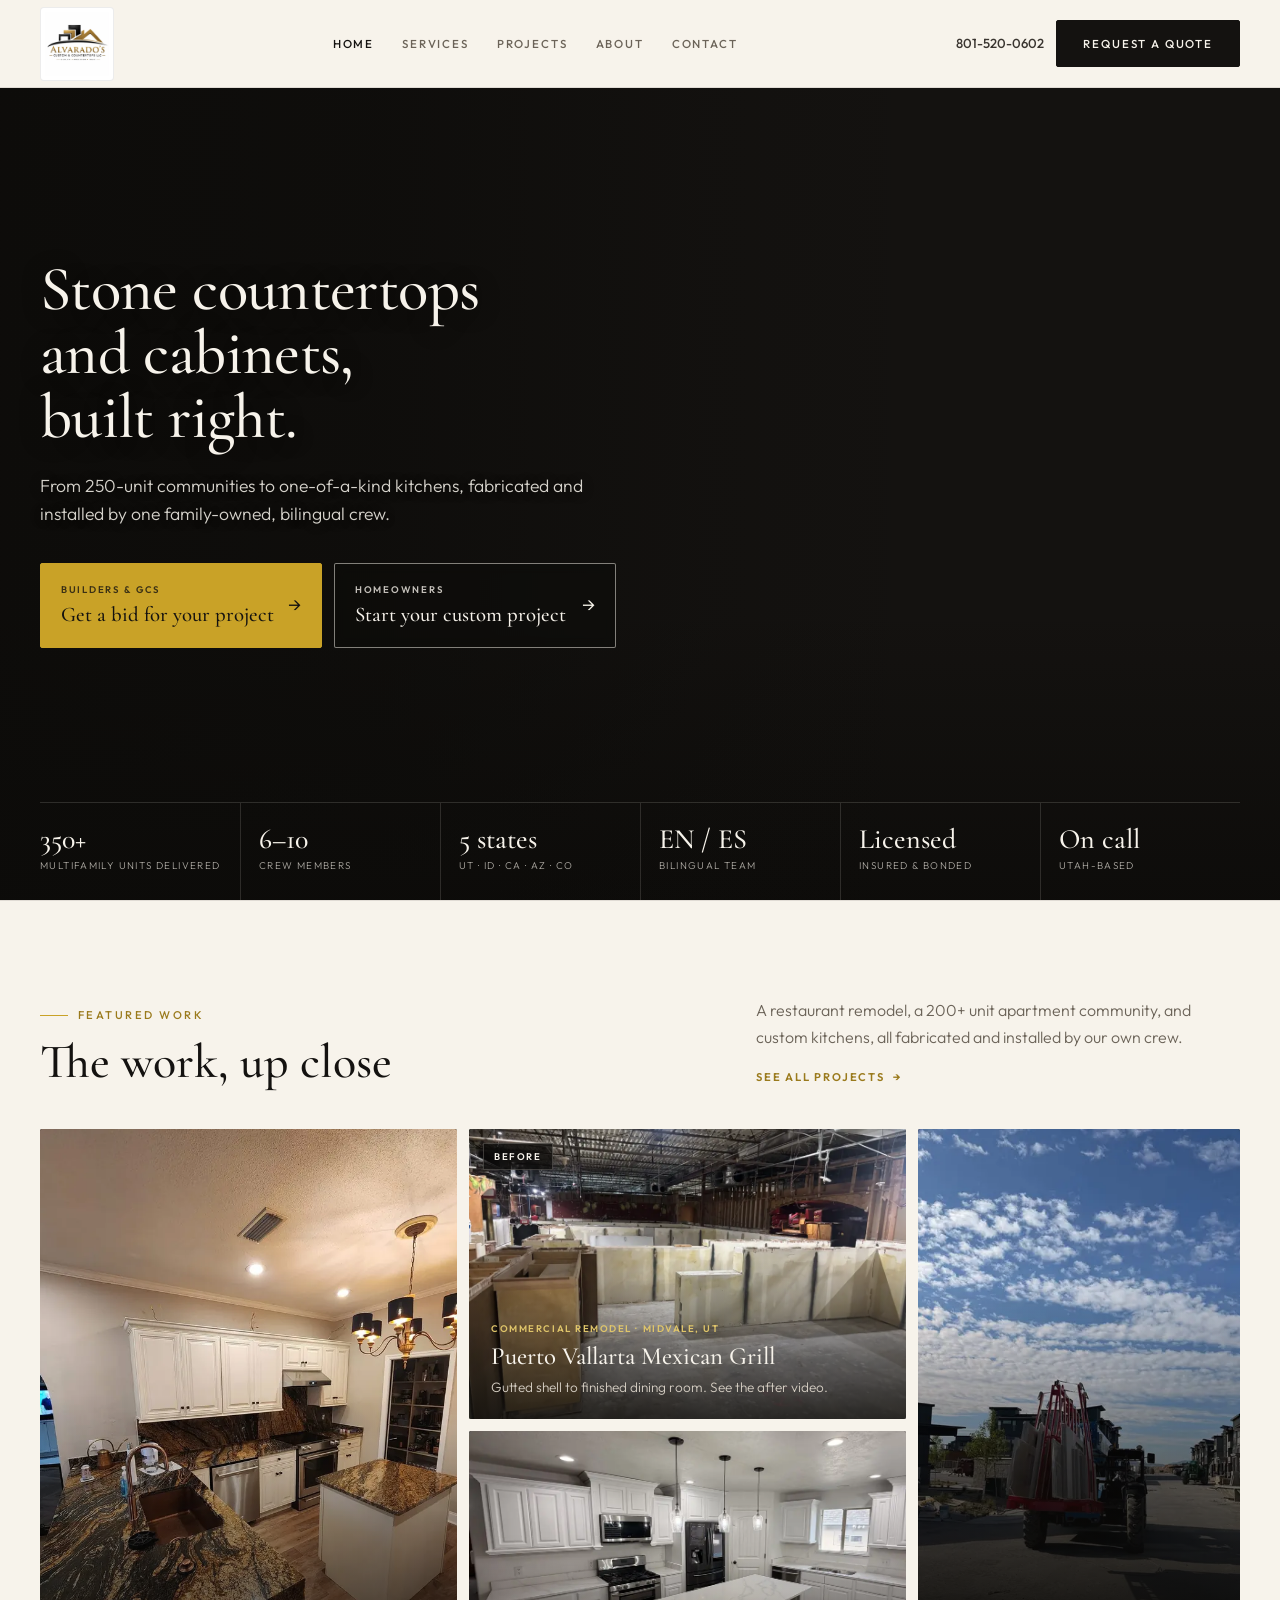
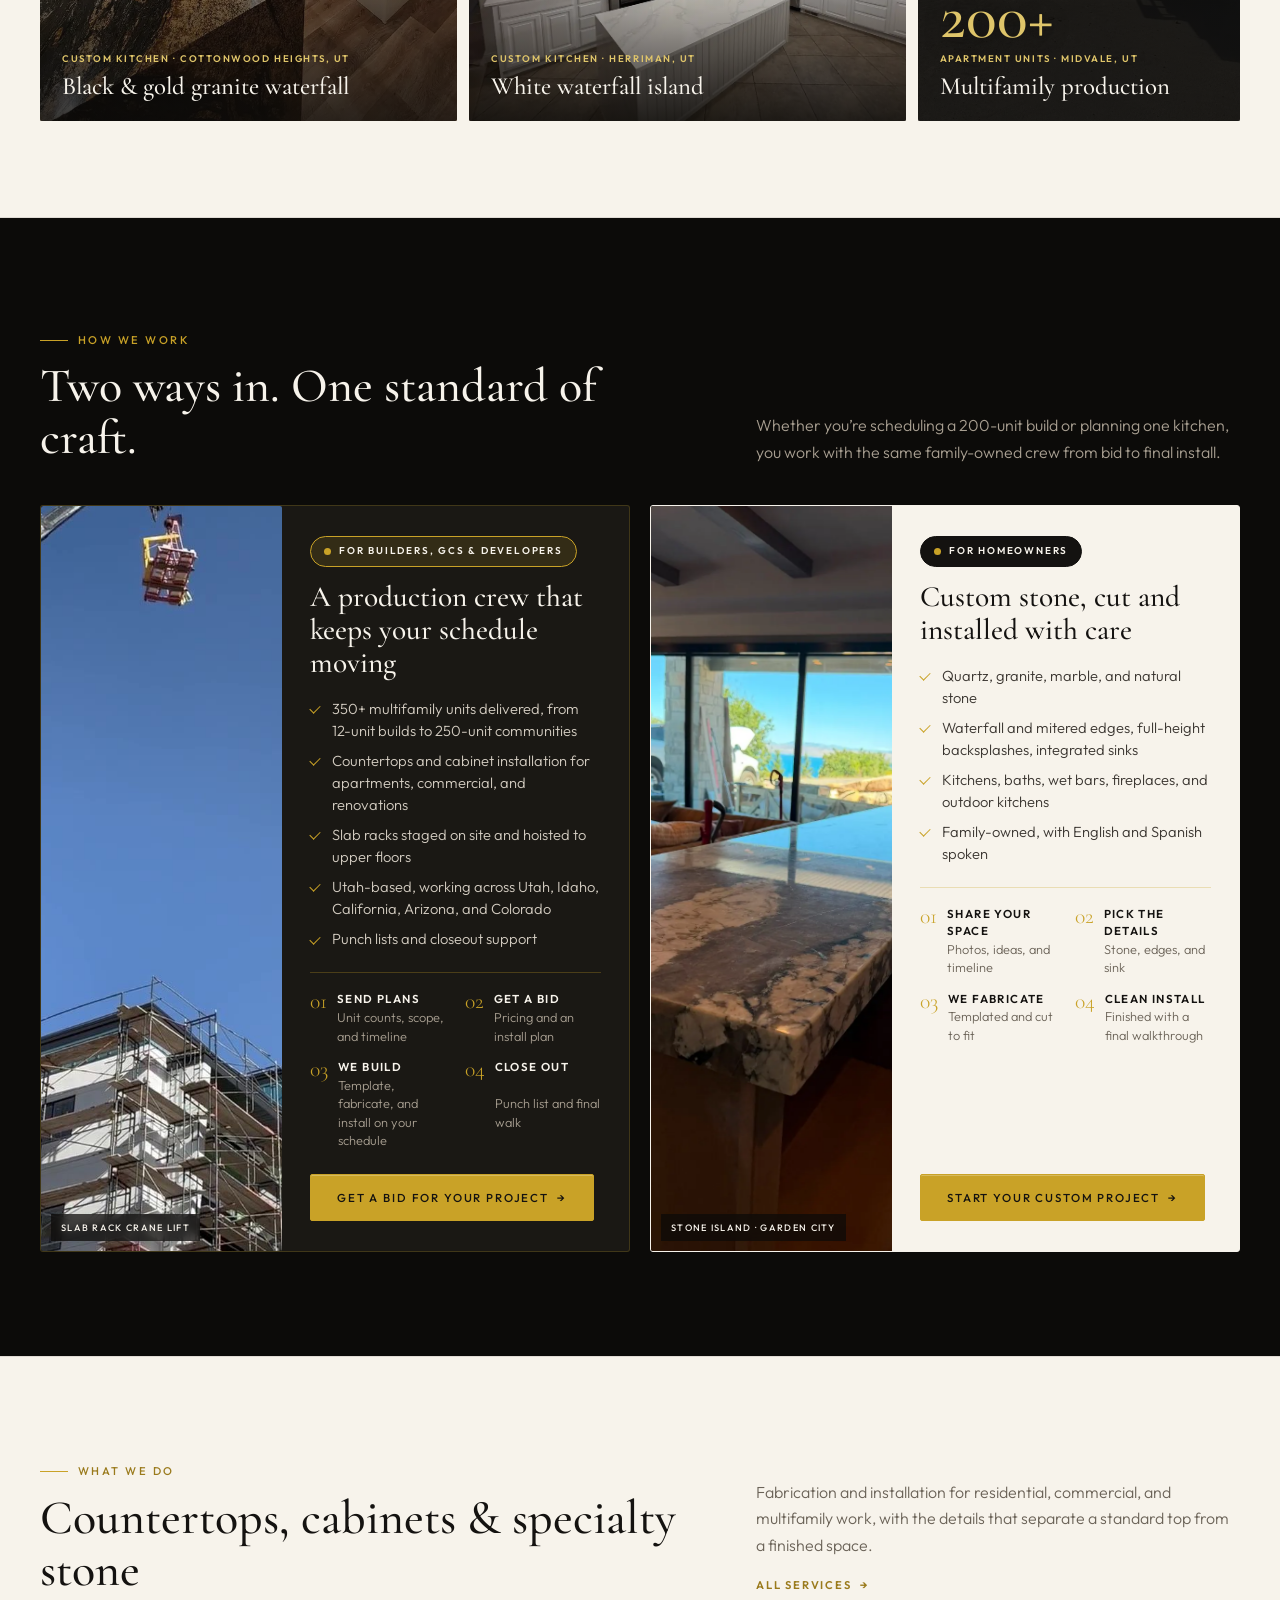
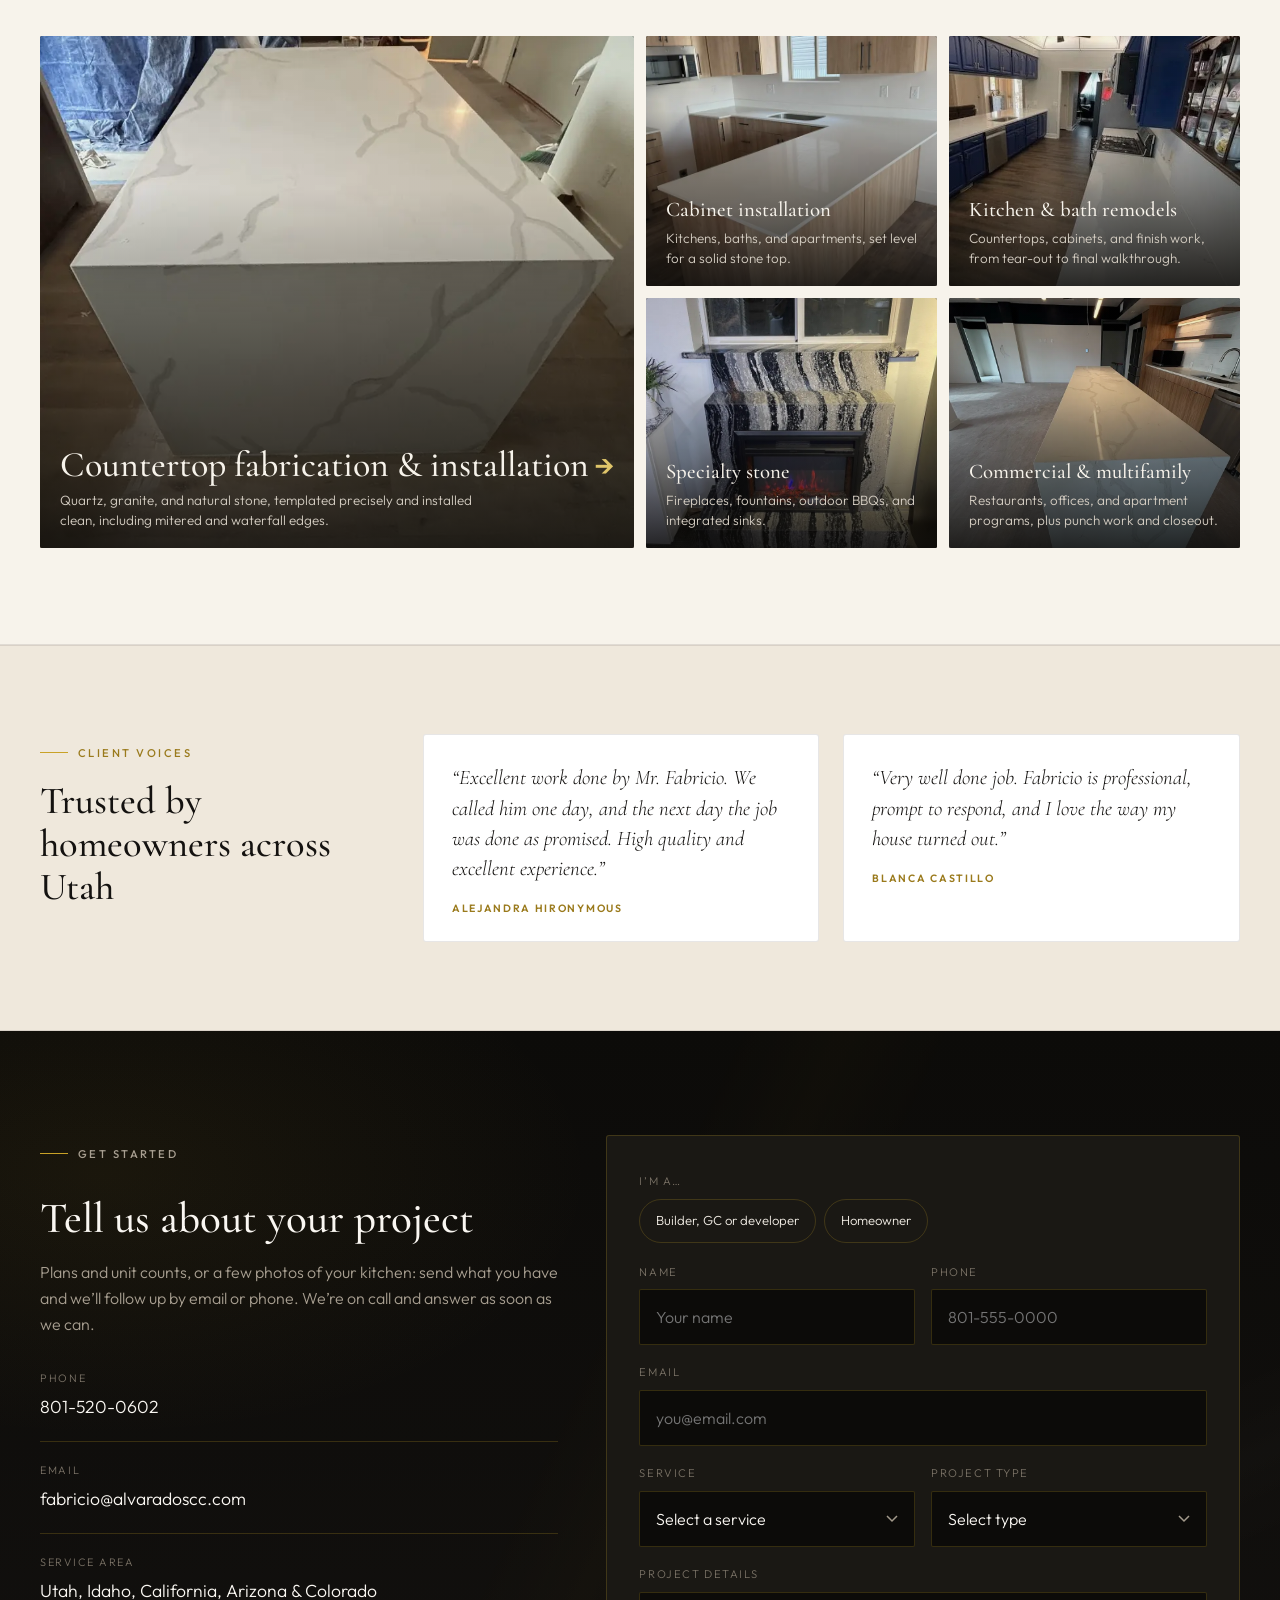
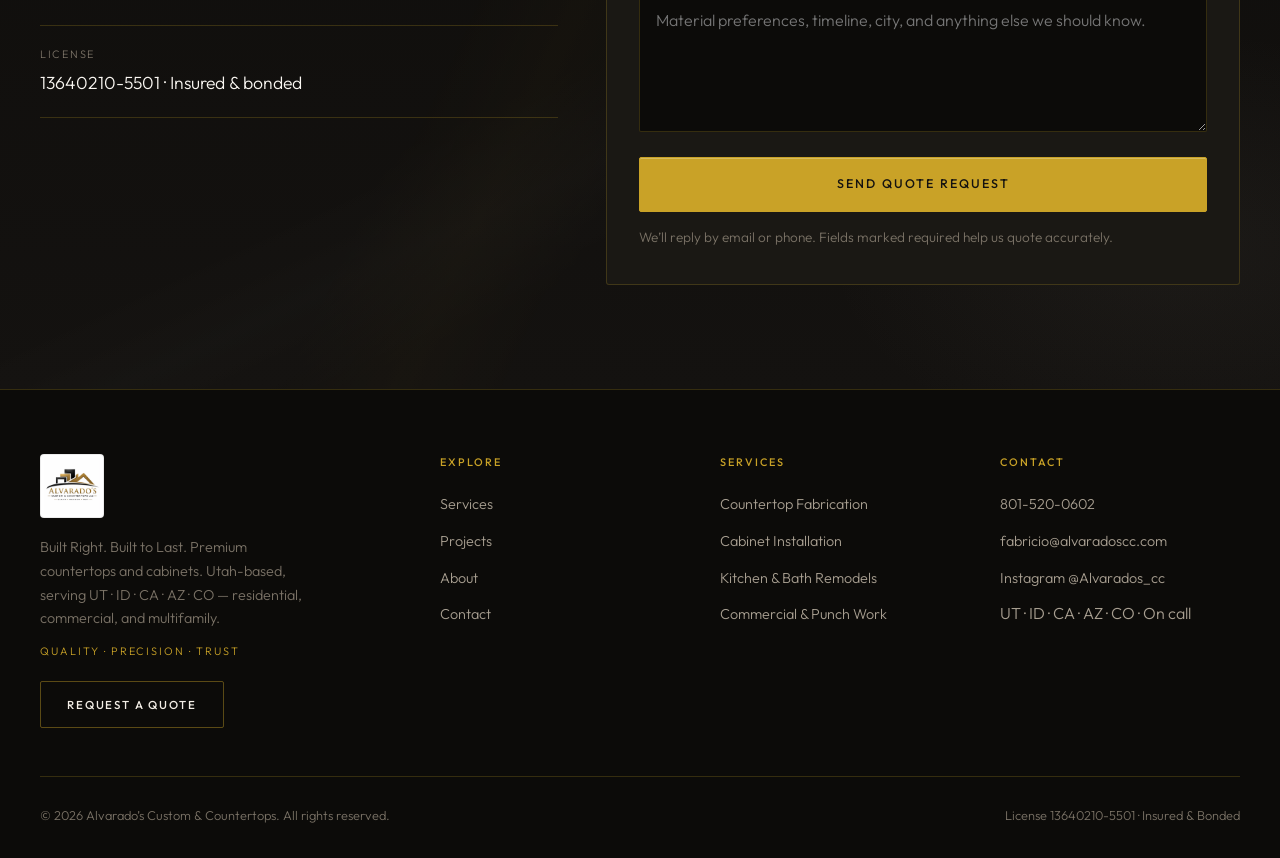
==== commit 23ca556c: "Home hero v3: single full-bleed commons waterfall island, one headline, one line, two audience butto" ====
--- a/index.html
+++ b/index.html
@@ -4,28 +4,29 @@
   <meta charset="UTF-8">
   <meta name="viewport" content="width=device-width, initial-scale=1.0">
   <title>Alvarado’s Custom &amp; Countertops | Utah Countertops, Cabinets &amp; Custom Stone</title>
-  <meta name="description" content="Family-owned Utah countertop and cabinet crew: 350+ multifamily units delivered for builders and GCs, plus custom quartz, granite, and stone for homeowners. Bilingual EN/ES.">
+  <meta name="description" content="Family-owned, Utah-based countertop and cabinet crew serving Utah, Idaho, California, Arizona, and Colorado: 350+ multifamily units for builders and GCs, plus custom quartz, granite, and stone for homeowners. Bilingual EN/ES.">
   <meta name="robots" content="index, follow">
   <link rel="canonical" href="https://www.alvaradoscc.com/">
   <meta property="og:type" content="website">
   <meta property="og:site_name" content="Alvarado’s Custom &amp; Countertops">
   <meta property="og:title" content="Alvarado’s Custom & Countertops">
-  <meta property="og:description" content="Family-owned Utah countertop and cabinet crew: 350+ multifamily units delivered for builders and GCs, plus custom quartz, granite, and stone for homeowners. Bilingual EN/ES.">
+  <meta property="og:description" content="Family-owned, Utah-based countertop and cabinet crew serving Utah, Idaho, California, Arizona, and Colorado: 350+ multifamily units for builders and GCs, plus custom quartz, granite, and stone for homeowners. Bilingual EN/ES.">
   <meta property="og:url" content="https://www.alvaradoscc.com/">
   <meta property="og:locale" content="en_US">
   <meta name="twitter:card" content="summary_large_image">
   <meta name="twitter:title" content="Alvarado’s Custom & Countertops">
-  <meta name="twitter:description" content="Family-owned Utah countertop and cabinet crew: 350+ multifamily units delivered for builders and GCs, plus custom quartz, granite, and stone for homeowners. Bilingual EN/ES.">
-  <meta property="og:image" content="https://www.alvaradoscc.com/assets/home/garden-city-island.jpg">
-  <meta name="twitter:image" content="https://www.alvaradoscc.com/assets/home/garden-city-island.jpg">
+  <meta name="twitter:description" content="Family-owned, Utah-based countertop and cabinet crew serving Utah, Idaho, California, Arizona, and Colorado: 350+ multifamily units for builders and GCs, plus custom quartz, granite, and stone for homeowners. Bilingual EN/ES.">
+  <meta property="og:image" content="https://www.alvaradoscc.com/assets/home/og-commons-island.jpg">
+  <meta name="twitter:image" content="https://www.alvaradoscc.com/assets/home/og-commons-island.jpg">
   <link rel="icon" href="/favicon.svg" type="image/svg+xml">
   <link rel="preconnect" href="https://fonts.googleapis.com">
   <link rel="preconnect" href="https://fonts.gstatic.com" crossorigin>
   <link href="https://fonts.googleapis.com/css2?family=Cormorant+Garamond:ital,wght@0,400;0,500;0,600;1,400;1,500&family=Outfit:wght@300;400;500;600&display=swap" rel="stylesheet">
-  <link rel="preload" as="image" href="/assets/home/garden-city-island.webp" type="image/webp" fetchpriority="high">
+  <link rel="preload" as="image" media="(max-width: 700px)" href="/assets/home/hero-commons-m.webp" type="image/webp" fetchpriority="high">
+  <link rel="preload" as="image" media="(min-width: 701px)" imagesrcset="/assets/home/hero-commons-1280.webp 1280w, /assets/home/hero-commons-1920.webp 1920w" imagesizes="100vw" type="image/webp" fetchpriority="high">
   <link rel="stylesheet" href="/css/styles.css">
   <script type="application/ld+json">
-  {"@context":"https://schema.org","@type":"HomeAndConstructionBusiness","name":"Alvarado’s Custom & Countertops","url":"https://www.alvaradoscc.com/","logo":"https://www.alvaradoscc.com/assets/logo.jpg","telephone":"+1-801-520-0602","email":"fabricio@alvaradoscc.com","areaServed":"Utah","slogan":"Quality · Precision · Trust","knowsLanguage":["en","es"],"sameAs":["https://www.instagram.com/Alvarados_cc/"]}
+  {"@context":"https://schema.org","@type":"HomeAndConstructionBusiness","name":"Alvarado’s Custom & Countertops","url":"https://www.alvaradoscc.com/","logo":"https://www.alvaradoscc.com/assets/logo.jpg","telephone":"+1-801-520-0602","email":"fabricio@alvaradoscc.com","areaServed":[{"@type":"State","name":"Utah"},{"@type":"State","name":"Idaho"},{"@type":"State","name":"California"},{"@type":"State","name":"Arizona"},{"@type":"State","name":"Colorado"}],"slogan":"Quality · Precision · Trust","knowsLanguage":["en","es"],"sameAs":["https://www.instagram.com/Alvarados_cc/"]}
   </script>
 </head>
 <body>
@@ -58,39 +59,22 @@
     </div>
   </header>
   <main>
-    <section class="hm-hero" aria-labelledby="hm-title">
-      <div class="container hm-hero-grid">
-        <div class="hm-hero-media">
-          <figure class="hm-tile hm-tile--lead">
-            <picture>
-              <source srcset="/assets/home/garden-city-island.webp" type="image/webp">
-              <img src="/assets/home/garden-city-island.jpg" alt="Custom kitchen in Garden City, Utah near Bear Lake with a black-and-white veined natural stone island, thick mitered waterfall edge, and full-height stone backsplash" width="720" height="962" loading="eager" fetchpriority="high" decoding="async">
-            </picture>
-            <figcaption><span>Custom</span> Garden City, UT</figcaption>
-          </figure>
-          <figure class="hm-tile video-figure">
-            <video class="inline-video" muted loop playsinline preload="none" width="608" height="1080"
-              poster="/assets/projects/puerto-vallarta-midvale/after-dining-room-poster.jpg"
-              aria-label="Video: finished dining room at Puerto Vallarta Mexican Grill in Midvale, Utah, with earth-tone stone countertops on wood-paneled counter runs">
-              <source src="/assets/projects/puerto-vallarta-midvale/after-dining-room.mp4" type="video/mp4">
-            </video>
-            <figcaption><span>Commercial</span> Midvale, UT</figcaption>
-          </figure>
-          <figure class="hm-tile">
-            <picture>
-              <source srcset="/assets/home/midvale-hoist.webp" type="image/webp">
-              <img src="/assets/home/midvale-hoist.jpg" alt="Telehandler hoisting a rack of countertop slabs to an upper floor at a 200+ unit apartment build in Midvale, Utah" width="540" height="960" loading="lazy" decoding="async">
-            </picture>
-            <figcaption><span>200+ units</span> Midvale, UT</figcaption>
-          </figure>
-        </div>
-        <div class="hm-hero-copy">
-          <p class="eyebrow">Utah countertops &amp; cabinets · Family-owned</p>
-          <h1 id="hm-title">Built right on 250&#8209;unit schedules. <em>Built to last</em> in your kitchen.</h1>
-          <p class="hm-lead">One bilingual crew fabricating and installing quartz, granite, and custom stone, plus cabinets: production multifamily and commercial work for builders, one-of-a-kind pieces for homeowners.</p>
+    <section class="hm-hero2" aria-labelledby="hm-title">
+      <div class="hm-hero2-bg">
+        <picture>
+          <source media="(max-width: 700px)" srcset="/assets/home/hero-commons-m.webp" type="image/webp">
+          <source media="(max-width: 700px)" srcset="/assets/home/hero-commons-m.jpg">
+          <source srcset="/assets/home/hero-commons-1280.webp 1280w, /assets/home/hero-commons-1920.webp 1920w" sizes="100vw" type="image/webp">
+          <img src="/assets/home/hero-commons-1920.jpg" srcset="/assets/home/hero-commons-1280.jpg 1280w, /assets/home/hero-commons-1920.jpg 1920w" sizes="100vw" alt="Mitered waterfall island in white stone with bold gray veining beside walnut cabinetry in a downtown Salt Lake City, Utah commons kitchen" width="1920" height="1200" fetchpriority="high" decoding="async">
+        </picture>
+      </div>
+      <div class="container hm-hero2-inner">
+        <div class="hm-hero2-copy">
+          <h1 id="hm-title">Stone countertops and cabinets, built&nbsp;right.</h1>
+          <p class="hm-hero2-lead">From 250-unit communities to one-of-a-kind kitchens, fabricated and installed by one family-owned, bilingual crew.</p>
           <div class="hm-paths">
             <a class="hm-path hm-path--pro" href="#quote" data-audience="Builder / GC / developer">
-              <span class="hm-path-kicker">Builders, GCs &amp; developers</span>
+              <span class="hm-path-kicker">Builders &amp; GCs</span>
               <span class="hm-path-label">Get a bid for your project</span>
               <span class="hm-arrow" aria-hidden="true">&rarr;</span>
             </a>
@@ -100,17 +84,16 @@
               <span class="hm-arrow" aria-hidden="true">&rarr;</span>
             </a>
           </div>
-          <p class="hm-pillars">Quality · Precision · Trust</p>
-        </div>
-      </div>
-      <div class="container">
+        </div>
+      </div>
+      <div class="container hm-hero2-proof">
         <ul class="hm-proof" aria-label="Why builders and homeowners hire us">
           <li><strong>350+</strong><span>Multifamily units delivered</span></li>
           <li><strong>6&ndash;10</strong><span>Crew members</span></li>
-          <li><strong>UT + CA</strong><span>In-state &amp; out-of-state jobs</span></li>
+          <li><strong>5 states</strong><span>UT · ID · CA · AZ · CO</span></li>
           <li><strong>EN / ES</strong><span>Bilingual team</span></li>
           <li><strong>Licensed</strong><span>Insured &amp; bonded</span></li>
-          <li><strong>On call</strong><span>We answer as soon as we can</span></li>
+          <li><strong>On call</strong><span>Utah-based</span></li>
         </ul>
       </div>
     </section>
@@ -201,7 +184,7 @@
               <li>350+ multifamily units delivered, from 12-unit builds to 250-unit communities</li>
               <li>Countertops and cabinet installation for apartments, commercial, and renovations</li>
               <li>Slab racks staged on site and hoisted to upper floors</li>
-              <li>Utah-based, taking large projects out of state, including California</li>
+              <li>Utah-based, working across Utah, Idaho, California, Arizona, and Colorado</li>
               <li>Punch lists and closeout support</li>
             </ul>
             <ol class="hm-steps">
@@ -348,7 +331,7 @@
             </div>
             <div class="contact-method">
               <span class="label">Service area</span>
-              <span class="value">Utah, plus large out-of-state projects</span>
+              <span class="value">Utah, Idaho, California, Arizona &amp; Colorado</span>
             </div>
             <div class="contact-method">
               <span class="label">License</span>
@@ -433,7 +416,7 @@
               </picture>
             </span>
           </a>
-          <p>Built Right. Built to Last. Premium countertops and cabinets serving Utah — residential, commercial, and multifamily.</p>
+          <p>Built Right. Built to Last. Premium countertops and cabinets. Utah-based, serving UT · ID · CA · AZ · CO — residential, commercial, and multifamily.</p>
           <p class="footer-tagline">Quality · Precision · Trust</p>
           <a class="btn btn-outline" href="/contact">Request a Quote</a>
         </div>
@@ -461,7 +444,7 @@
             <li><a href="tel:8015200602">801-520-0602</a></li>
             <li><a href="mailto:fabricio@alvaradoscc.com">fabricio@alvaradoscc.com</a></li>
             <li><a href="https://www.instagram.com/Alvarados_cc/" target="_blank" rel="noopener">Instagram @Alvarados_cc</a></li>
-            <li><span style="color:var(--text-muted)">Serving Utah · On call</span></li>
+            <li><span style="color:var(--text-muted)">UT · ID · CA · AZ · CO · On call</span></li>
           </ul>
         </div>
       </div>
--- a/css/styles.css
+++ b/css/styles.css
@@ -2645,3 +2645,70 @@
   .ab-crew-handles { padding: 24px 20px 26px; }
   .ab-crew-actions .btn-primary { width: 100%; justify-content: center; text-align: center; }
 }
+
+/* ========== HOME HERO v3: single full-bleed image ========== */
+.hm-hero2 {
+  position: relative; isolation: isolate; overflow: hidden;
+  display: grid; grid-template-rows: 1fr auto;
+  min-height: 100vh; min-height: 100svh;
+  padding-top: var(--nav-h);
+  background: var(--ink); color: var(--cream);
+}
+.hm-hero2-bg { position: absolute; inset: 0; z-index: -1; }
+.hm-hero2-bg picture, .hm-hero2-bg img { position: absolute; inset: 0; width: 100%; height: 100%; object-fit: cover; display: block; }
+.hm-hero2-bg img { object-position: 62% 50%; }
+.hm-hero2-bg::after {
+  content: ""; position: absolute; inset: 0;
+  background:
+    linear-gradient(90deg, rgba(12,11,9,0.9) 0%, rgba(12,11,9,0.72) 34%, rgba(12,11,9,0.28) 62%, rgba(12,11,9,0.08) 100%),
+    linear-gradient(180deg, rgba(12,11,9,0) 55%, rgba(12,11,9,0.88) 100%);
+}
+.hm-hero2-inner { display: flex; align-items: center; padding: 56px 0 40px; }
+.hm-hero2-copy { max-width: 640px; }
+.hm-hero2 h1 {
+  font-family: var(--font-display); font-weight: 500; color: var(--cream);
+  font-size: clamp(2.6rem, 5.4vw, 4.6rem); line-height: 1.02; letter-spacing: -0.01em;
+  max-width: 13ch; text-wrap: balance;
+}
+.hm-hero2-lead { margin: 22px 0 34px; max-width: 46ch; color: rgba(247,243,235,0.86); font-size: 1.1rem; line-height: 1.6; }
+.hm-hero2 .hm-path--home { background: rgba(12,11,9,0.38); backdrop-filter: blur(6px); border-color: rgba(247,243,235,0.5); }
+.hm-hero2-proof .hm-proof { margin-top: 0; }
+.hm-hero2-proof .hm-proof span { color: rgba(247,243,235,0.68); }
+
+@media (max-width: 900px) {
+  .hm-hero2-bg::after {
+    background: linear-gradient(180deg, rgba(12,11,9,0.2) 0%, rgba(12,11,9,0.08) 26%, rgba(12,11,9,0.72) 52%, rgba(12,11,9,0.94) 72%, var(--ink) 100%);
+  }
+  .hm-hero2-inner { align-items: flex-end; padding: 40px 0 36px; }
+}
+@media (max-width: 700px) {
+  .hm-hero2 { display: block; min-height: 0; }
+  .hm-hero2-bg { bottom: auto; height: 100vh; height: 100svh; }
+  .hm-hero2-bg img { object-position: 50% 30%; }
+  .hm-hero2-inner { min-height: calc(100vh - var(--nav-h)); min-height: calc(100svh - var(--nav-h)); padding: 32px 0 28px; }
+  .hm-hero2 h1 { font-size: clamp(2.3rem, 10.4vw, 2.9rem); max-width: 12ch; }
+  .hm-hero2-lead { margin: 14px 0 22px; font-size: 1rem; line-height: 1.55; }
+  .hm-hero2 .hm-paths { grid-template-columns: 1fr; gap: 10px; }
+  .hm-hero2 .hm-path { padding: 14px 16px 15px; }
+  .hm-hero2 .hm-path-label { font-size: 1.2rem; }
+  .hm-hero2-proof .hm-proof { margin-top: 0; }
+}
+/* hero v3 tuning: keep the stone bright, darken only behind the copy and proof strip */
+.hm-hero2-bg::after {
+  background:
+    linear-gradient(90deg, rgba(12,11,9,0.86) 0%, rgba(12,11,9,0.66) 30%, rgba(12,11,9,0.18) 55%, rgba(12,11,9,0) 72%),
+    linear-gradient(180deg, rgba(12,11,9,0) 68%, rgba(12,11,9,0.82) 100%);
+}
+.hm-hero2 h1 { max-width: 15ch; font-size: clamp(2.6rem, 4.9vw, 4.3rem); text-shadow: 0 2px 24px rgba(12,11,9,0.35); }
+.hm-hero2-lead { text-shadow: 0 1px 12px rgba(12,11,9,0.4); }
+@media (max-width: 900px) {
+  .hm-hero2-bg::after {
+    background: linear-gradient(180deg, rgba(12,11,9,0.15) 0%, rgba(12,11,9,0.05) 26%, rgba(12,11,9,0.7) 52%, rgba(12,11,9,0.94) 72%, var(--ink) 100%);
+  }
+}
+@media (max-width: 700px) {
+  .hm-hero2 h1 { max-width: 12ch; font-size: clamp(2.3rem, 10.4vw, 2.9rem); }
+}
+.hm-hero2 .hm-paths { max-width: 660px; }
+@media (min-width: 701px) { .hm-hero2 .hm-path-label { white-space: nowrap; font-size: 1.3rem; } }
+@media (min-width: 701px) and (max-width: 760px) { .hm-hero2 .hm-path-label { white-space: normal; } }
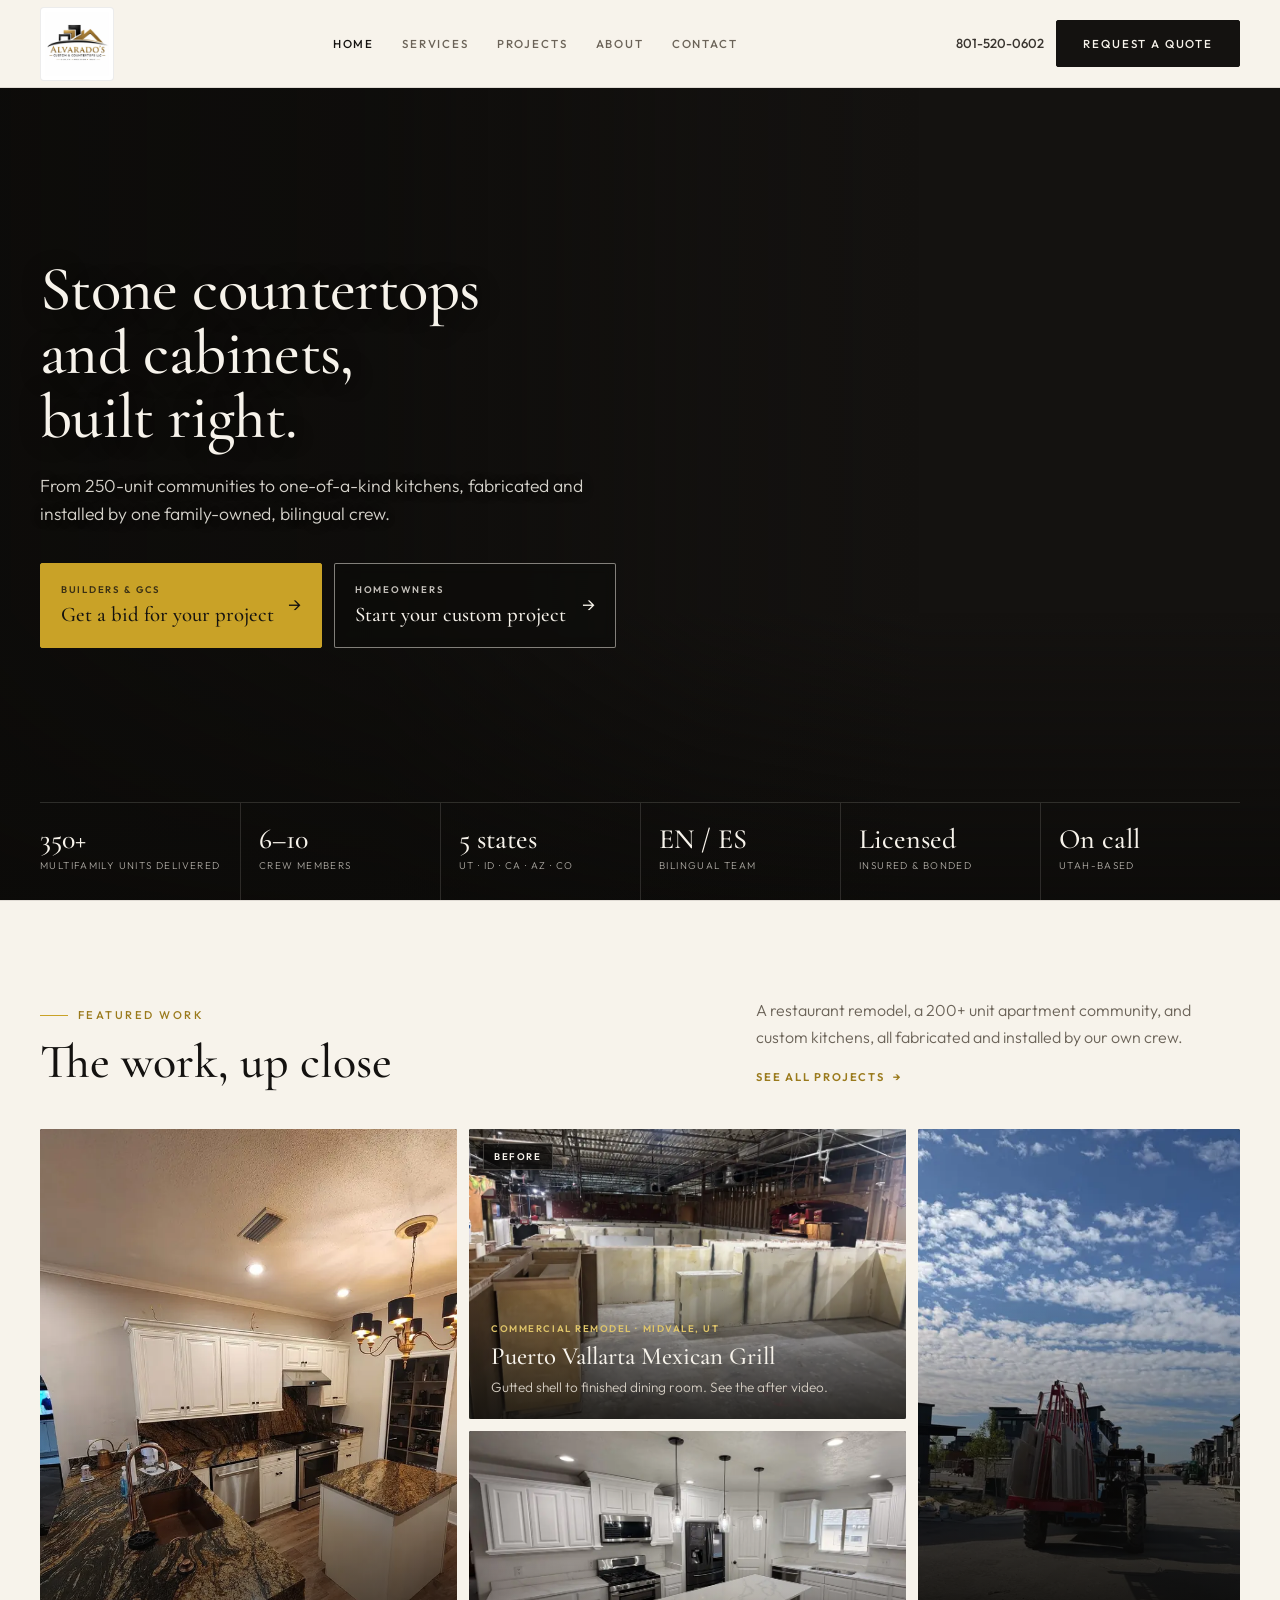
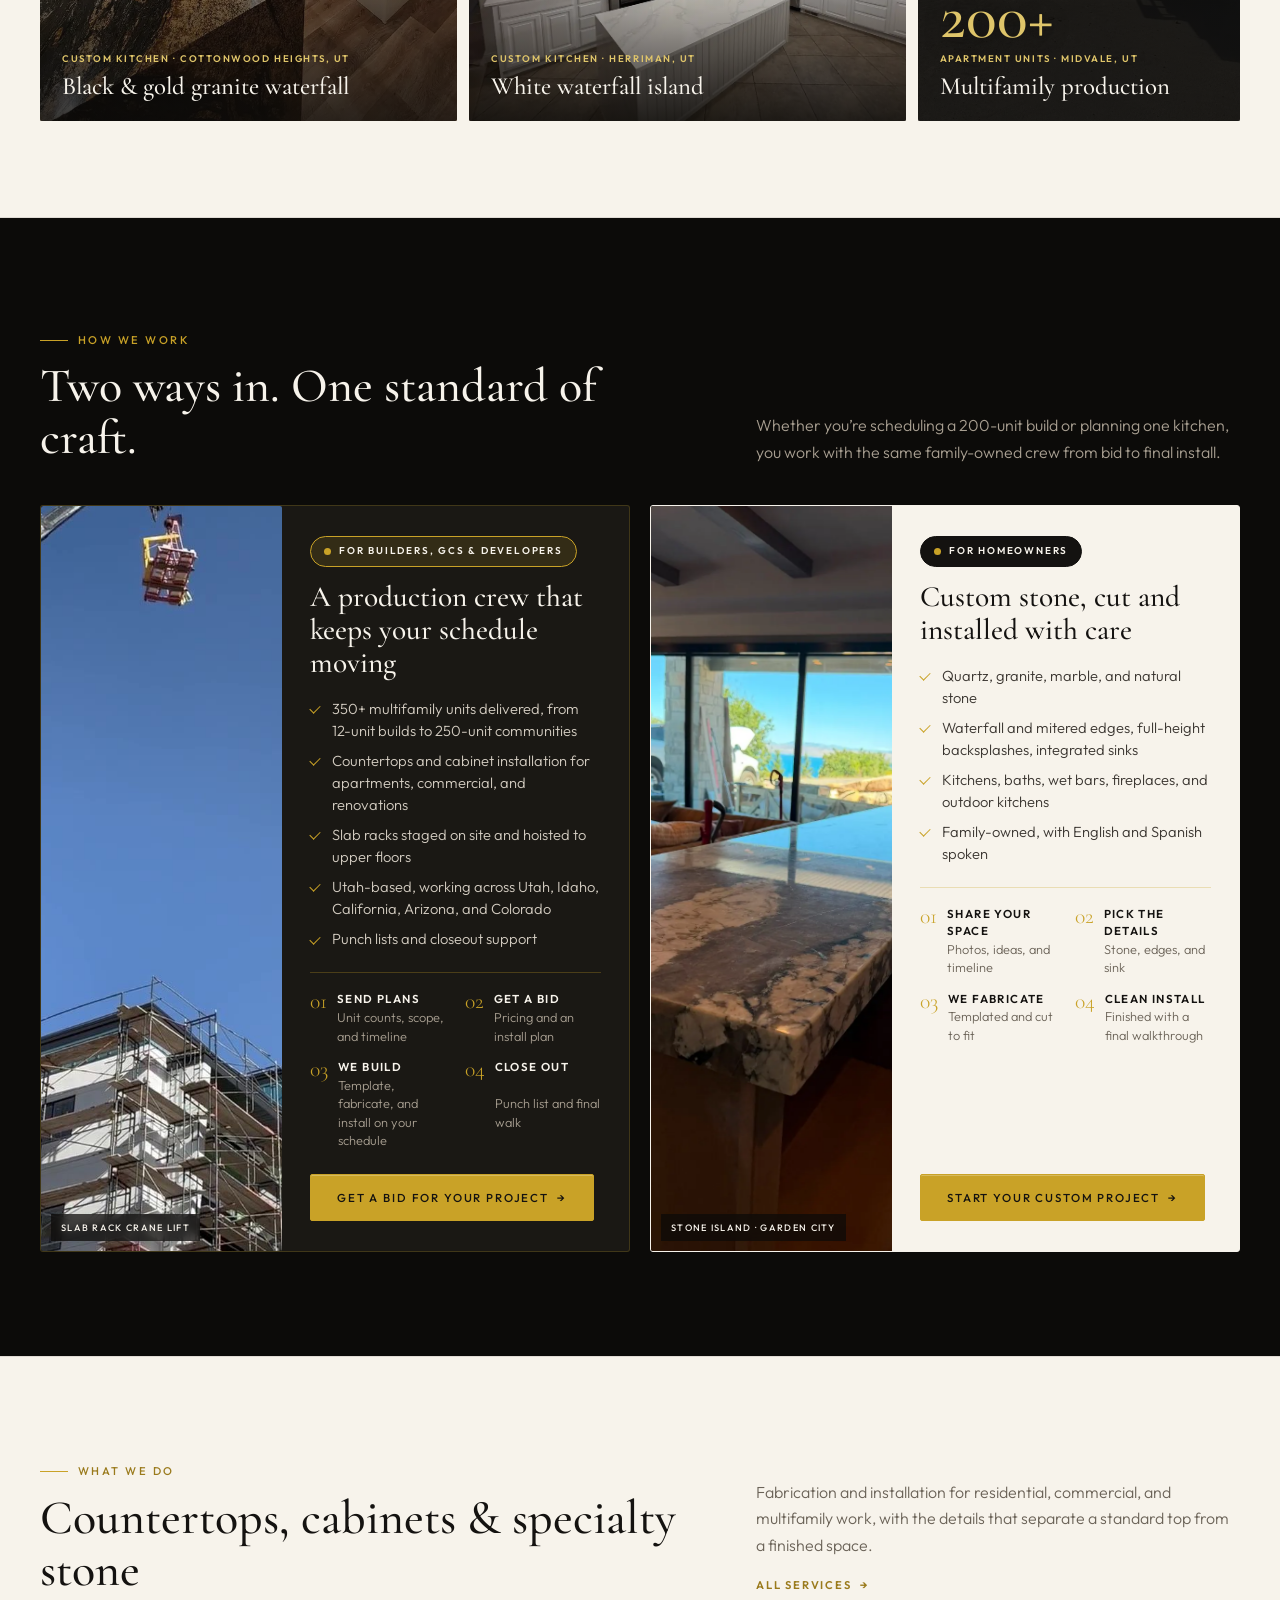
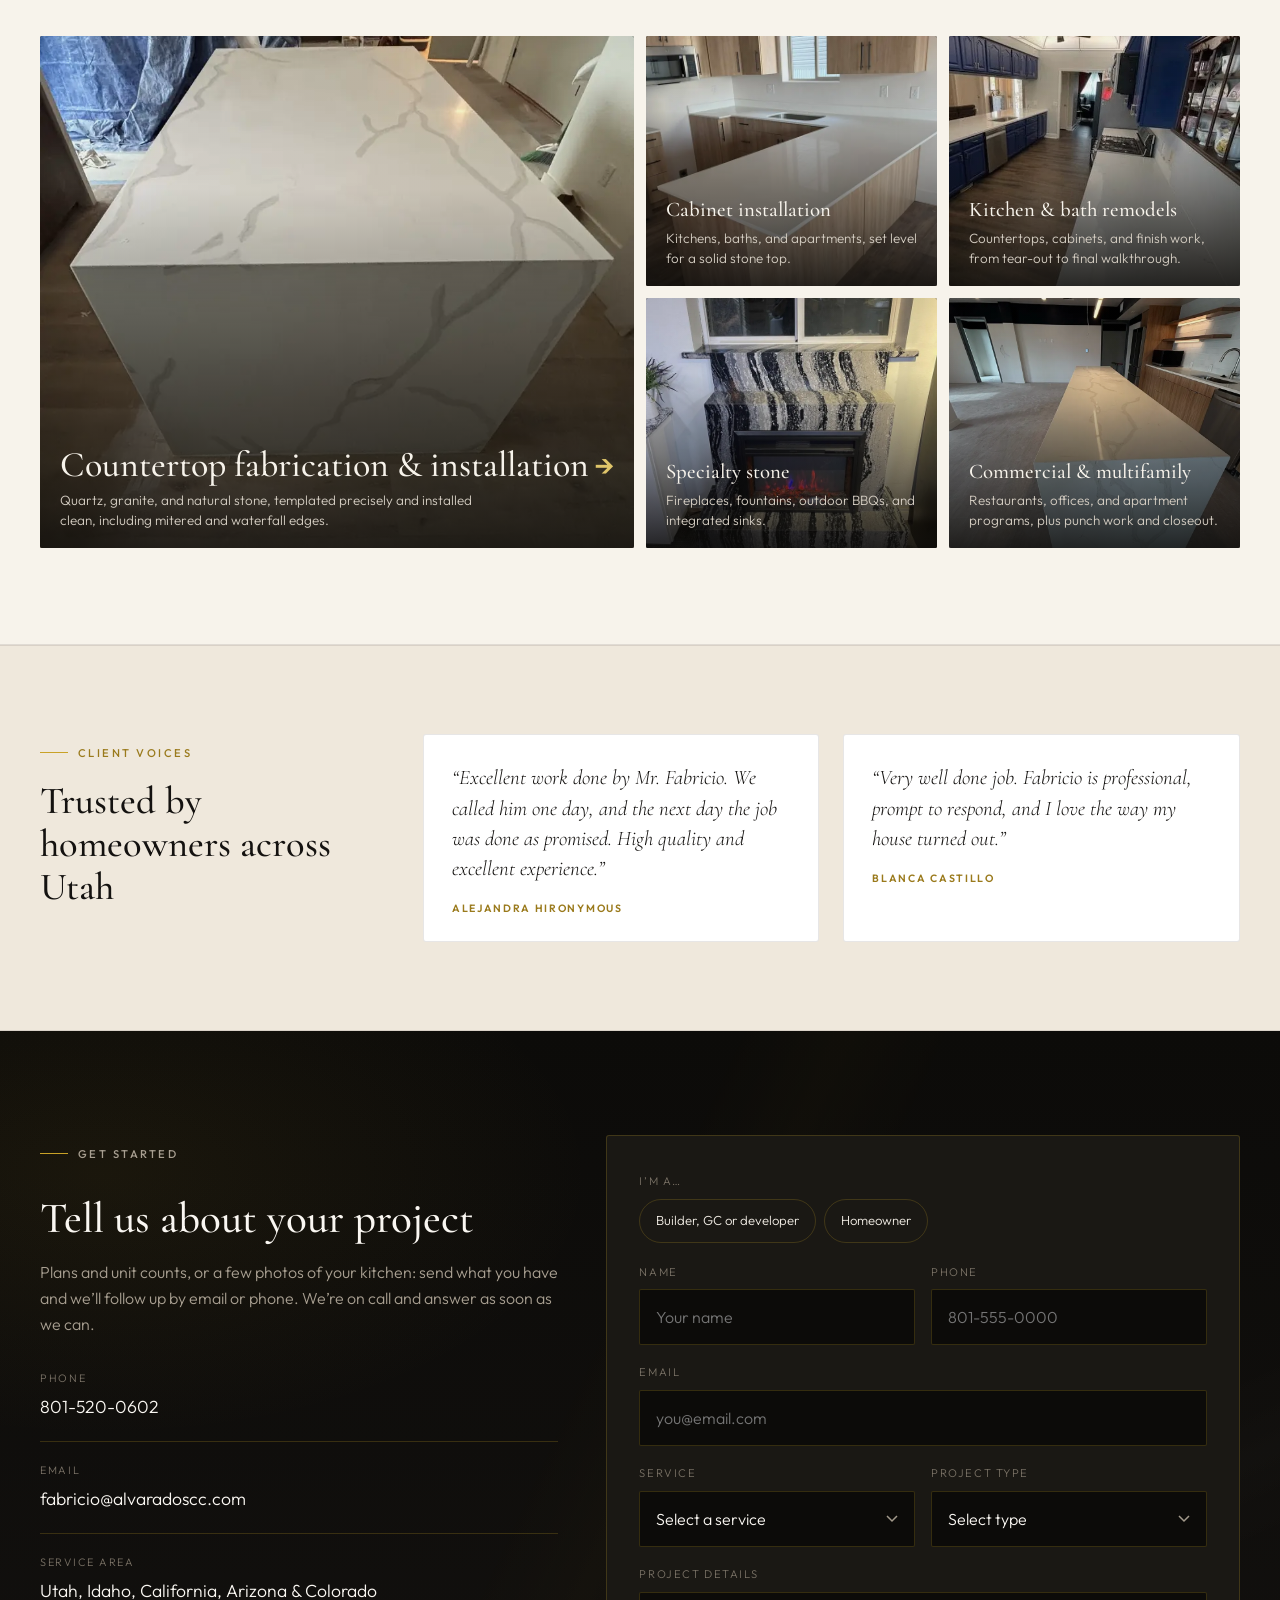
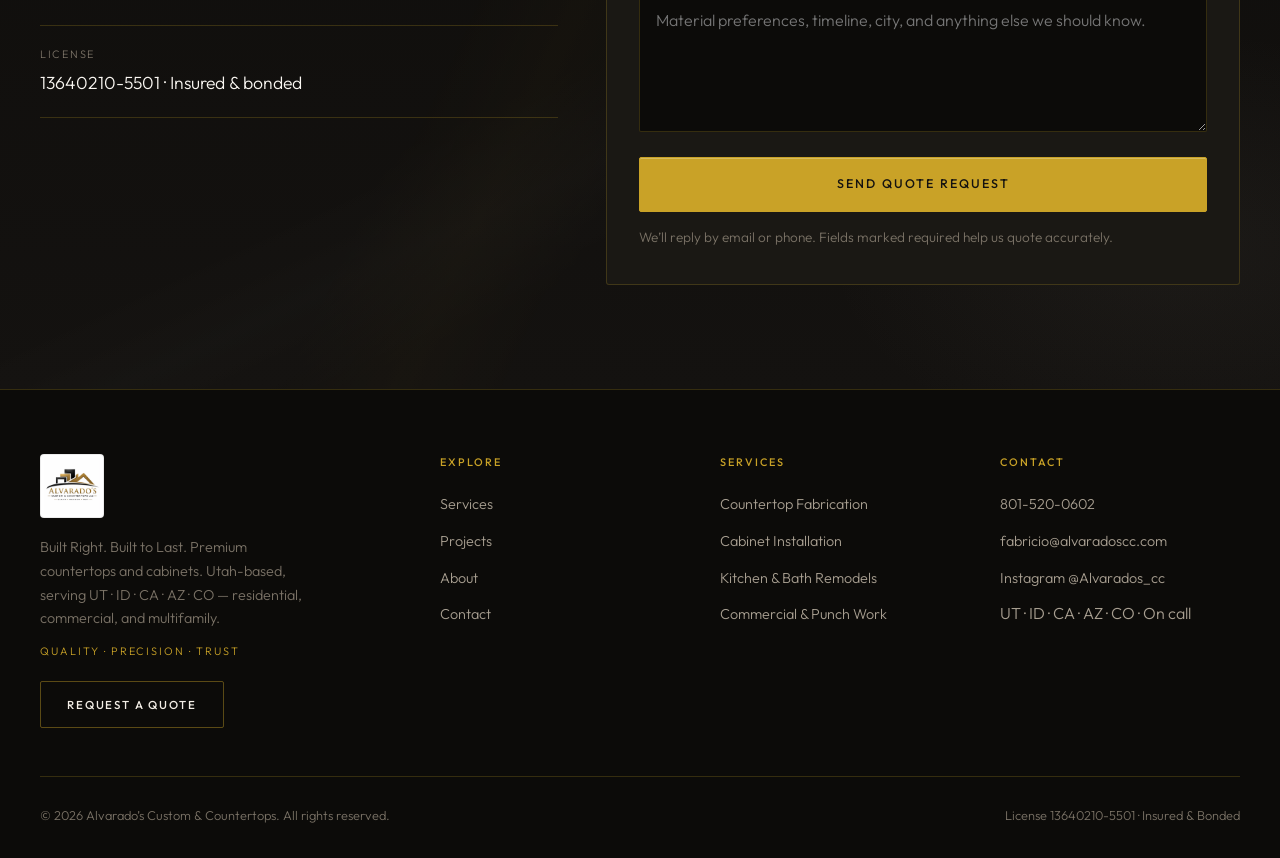
==== commit faa14032: "Home hero: slow crossfade slideshow of best finished work (Herriman kitchen, SLC Commons island, exe" ====
--- a/index.html
+++ b/index.html
@@ -2,6 +2,7 @@
 <html lang="en">
 <head>
   <meta charset="UTF-8">
+  <script>document.documentElement.classList.add('js')</script>
   <meta name="viewport" content="width=device-width, initial-scale=1.0">
   <title>Alvarado’s Custom &amp; Countertops | Utah Countertops, Cabinets &amp; Custom Stone</title>
   <meta name="description" content="Family-owned, Utah-based countertop and cabinet crew serving Utah, Idaho, California, Arizona, and Colorado: 350+ multifamily units for builders and GCs, plus custom quartz, granite, and stone for homeowners. Bilingual EN/ES.">
@@ -16,14 +17,14 @@
   <meta name="twitter:card" content="summary_large_image">
   <meta name="twitter:title" content="Alvarado’s Custom & Countertops">
   <meta name="twitter:description" content="Family-owned, Utah-based countertop and cabinet crew serving Utah, Idaho, California, Arizona, and Colorado: 350+ multifamily units for builders and GCs, plus custom quartz, granite, and stone for homeowners. Bilingual EN/ES.">
-  <meta property="og:image" content="https://www.alvaradoscc.com/assets/home/og-commons-island.jpg">
-  <meta name="twitter:image" content="https://www.alvaradoscc.com/assets/home/og-commons-island.jpg">
+  <meta property="og:image" content="https://www.alvaradoscc.com/assets/home/og-herriman-kitchen.jpg">
+  <meta name="twitter:image" content="https://www.alvaradoscc.com/assets/home/og-herriman-kitchen.jpg">
   <link rel="icon" href="/favicon.svg" type="image/svg+xml">
   <link rel="preconnect" href="https://fonts.googleapis.com">
   <link rel="preconnect" href="https://fonts.gstatic.com" crossorigin>
   <link href="https://fonts.googleapis.com/css2?family=Cormorant+Garamond:ital,wght@0,400;0,500;0,600;1,400;1,500&family=Outfit:wght@300;400;500;600&display=swap" rel="stylesheet">
-  <link rel="preload" as="image" media="(max-width: 700px)" href="/assets/home/hero-commons-m.webp" type="image/webp" fetchpriority="high">
-  <link rel="preload" as="image" media="(min-width: 701px)" imagesrcset="/assets/home/hero-commons-1280.webp 1280w, /assets/home/hero-commons-1920.webp 1920w" imagesizes="100vw" type="image/webp" fetchpriority="high">
+  <link rel="preload" as="image" media="(max-width: 700px)" href="/assets/home/hero-herriman-m.webp" type="image/webp" fetchpriority="high">
+  <link rel="preload" as="image" media="(min-width: 701px)" imagesrcset="/assets/home/hero-herriman-1280.webp 1280w, /assets/home/hero-herriman-1920.webp 1920w" imagesizes="100vw" type="image/webp" fetchpriority="high">
   <link rel="stylesheet" href="/css/styles.css">
   <script type="application/ld+json">
   {"@context":"https://schema.org","@type":"HomeAndConstructionBusiness","name":"Alvarado’s Custom & Countertops","url":"https://www.alvaradoscc.com/","logo":"https://www.alvaradoscc.com/assets/logo.jpg","telephone":"+1-801-520-0602","email":"fabricio@alvaradoscc.com","areaServed":[{"@type":"State","name":"Utah"},{"@type":"State","name":"Idaho"},{"@type":"State","name":"California"},{"@type":"State","name":"Arizona"},{"@type":"State","name":"Colorado"}],"slogan":"Quality · Precision · Trust","knowsLanguage":["en","es"],"sameAs":["https://www.instagram.com/Alvarados_cc/"]}
@@ -60,13 +61,17 @@
   </header>
   <main>
     <section class="hm-hero2" aria-labelledby="hm-title">
-      <div class="hm-hero2-bg">
-        <picture>
-          <source media="(max-width: 700px)" srcset="/assets/home/hero-commons-m.webp" type="image/webp">
-          <source media="(max-width: 700px)" srcset="/assets/home/hero-commons-m.jpg">
-          <source srcset="/assets/home/hero-commons-1280.webp 1280w, /assets/home/hero-commons-1920.webp 1920w" sizes="100vw" type="image/webp">
-          <img src="/assets/home/hero-commons-1920.jpg" srcset="/assets/home/hero-commons-1280.jpg 1280w, /assets/home/hero-commons-1920.jpg 1920w" sizes="100vw" alt="Mitered waterfall island in white stone with bold gray veining beside walnut cabinetry in a downtown Salt Lake City, Utah commons kitchen" width="1920" height="1200" fetchpriority="high" decoding="async">
-        </picture>
+      <div class="hm-hero2-bg" data-hero-slides>
+        <div class="hm-slide is-active is-zoom">
+          <picture>
+            <source media="(max-width: 700px)" srcset="/assets/home/hero-herriman-m.webp" type="image/webp">
+            <source media="(max-width: 700px)" srcset="/assets/home/hero-herriman-m.jpg">
+            <source srcset="/assets/home/hero-herriman-1280.webp 1280w, /assets/home/hero-herriman-1920.webp 1920w" sizes="100vw" type="image/webp">
+            <img src="/assets/home/hero-herriman-1920.jpg" srcset="/assets/home/hero-herriman-1280.jpg 1280w, /assets/home/hero-herriman-1920.jpg 1920w" sizes="100vw" alt="White stone waterfall island with soft gray veining under three glass pendants in a custom Herriman, Utah kitchen with white cabinetry" width="1920" height="1200" fetchpriority="high" decoding="async">
+          </picture>
+        </div>
+        <div class="hm-slide" aria-hidden="true" data-slide="/assets/home/hero-commons"></div>
+        <div class="hm-slide" aria-hidden="true" data-slide="/assets/home/hero-office"></div>
       </div>
       <div class="container hm-hero2-inner">
         <div class="hm-hero2-copy">
--- a/css/styles.css
+++ b/css/styles.css
@@ -2712,3 +2712,32 @@
 .hm-hero2 .hm-paths { max-width: 660px; }
 @media (min-width: 701px) { .hm-hero2 .hm-path-label { white-space: nowrap; font-size: 1.3rem; } }
 @media (min-width: 701px) and (max-width: 760px) { .hm-hero2 .hm-path-label { white-space: normal; } }
+
+/* ========== HOME HERO v4: slow crossfade slideshow ========== */
+.hm-hero2-bg { overflow: hidden; background: var(--ink); }
+.hm-hero2-bg::after { z-index: 3; }
+.hm-slide { position: absolute; inset: 0; opacity: 0; z-index: 0; transition: opacity 1.6s cubic-bezier(.45, 0, .25, 1); }
+.hm-slide.is-prev { opacity: 1; z-index: 1; transition: none; }
+.hm-slide.is-active { opacity: 1; z-index: 2; }
+.hm-slide img { transform-origin: 62% 50%; backface-visibility: hidden; }
+.hm-slide.is-zoom img { animation: hm-zoom 10s linear forwards; will-change: transform; }
+@keyframes hm-zoom { from { transform: scale(1); } to { transform: scale(1.06); } }
+@media (max-width: 700px) { .hm-slide img { transform-origin: 50% 30%; } }
+@media (prefers-reduced-motion: reduce) {
+  .hm-slide { transition: none; }
+  .hm-slide.is-zoom img { animation: none; }
+}
+
+/* ========== Scroll reveal (JS adds data-reveal only to below-the-fold blocks) ========== */
+.js [data-reveal] {
+  opacity: 0;
+  transform: translate3d(0, 24px, 0);
+  transition: opacity .7s cubic-bezier(.25, .6, .3, 1), transform .8s cubic-bezier(.2, .7, .2, 1);
+}
+.js [data-reveal].is-in { opacity: 1; transform: none; }
+@media (prefers-reduced-motion: reduce) {
+  .js [data-reveal] { opacity: 1; transform: none; transition: none; }
+}
+@media print {
+  .js [data-reveal] { opacity: 1 !important; transform: none !important; }
+}
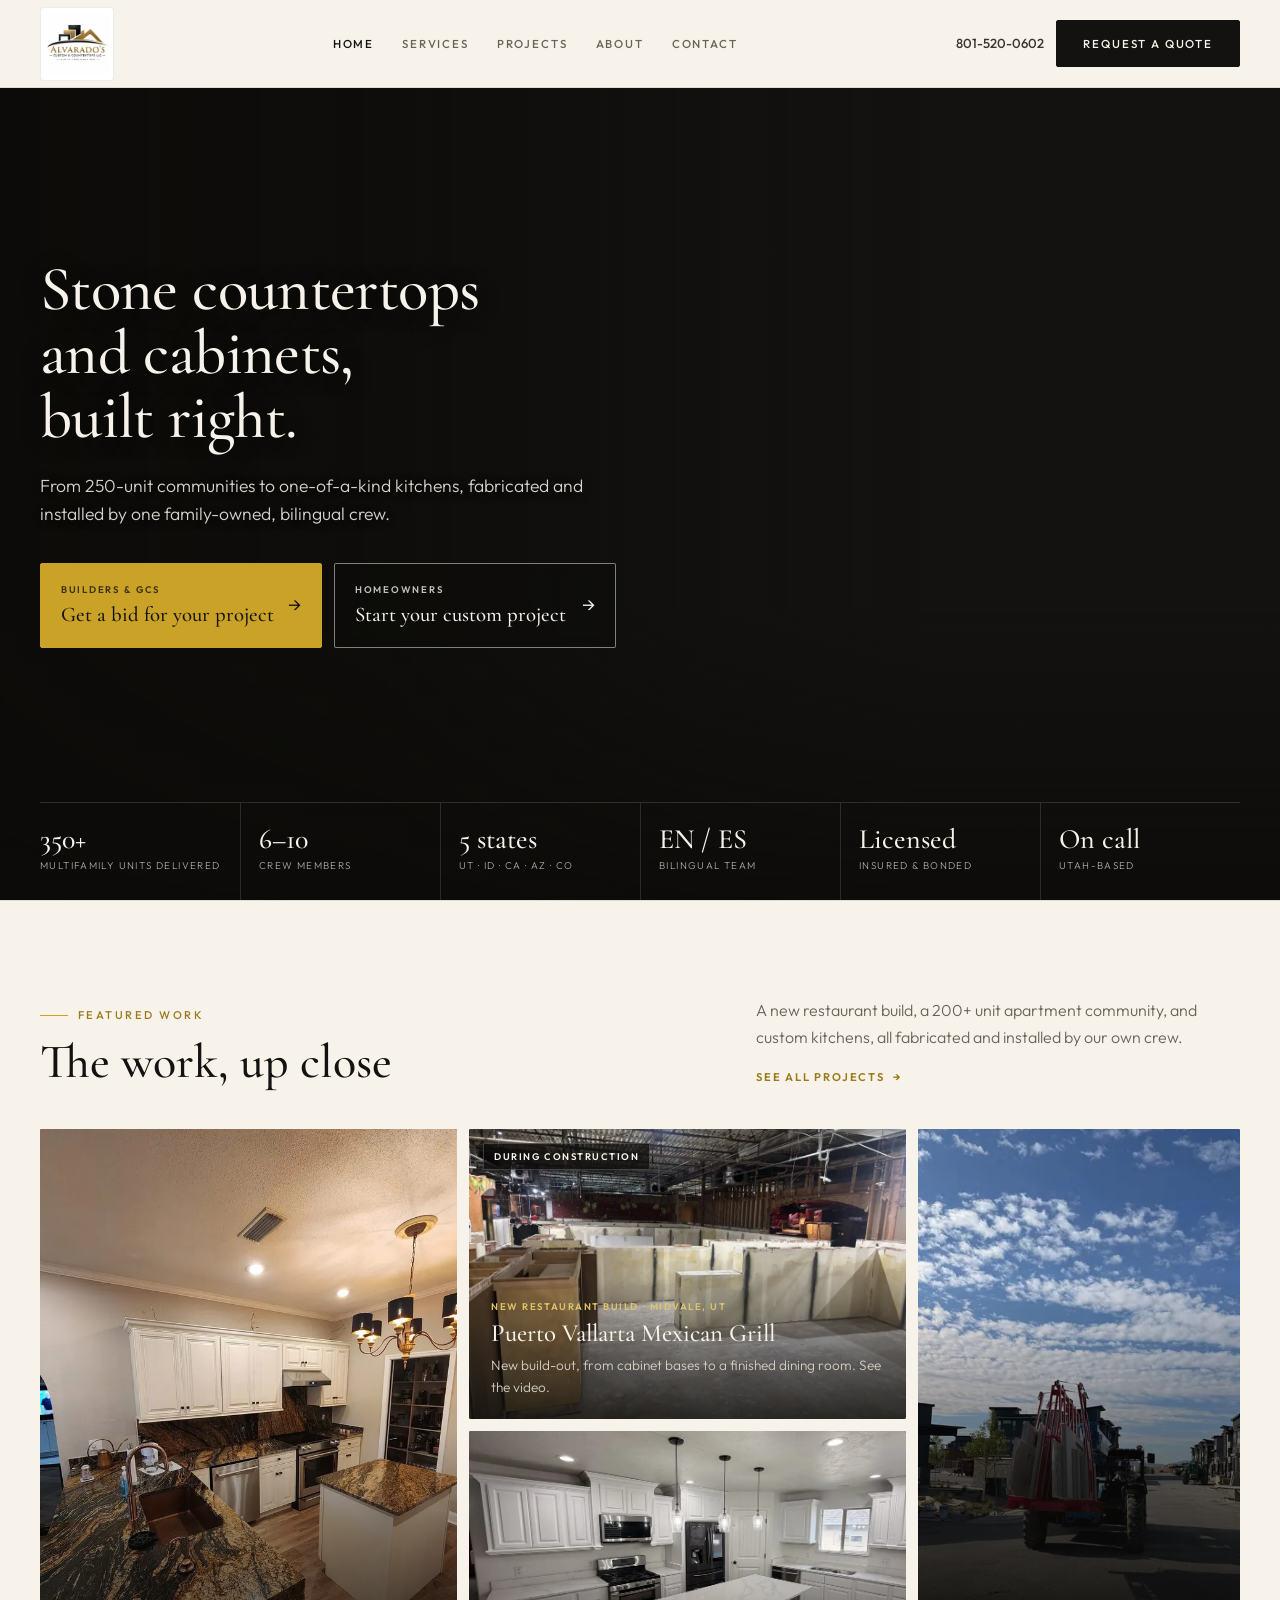
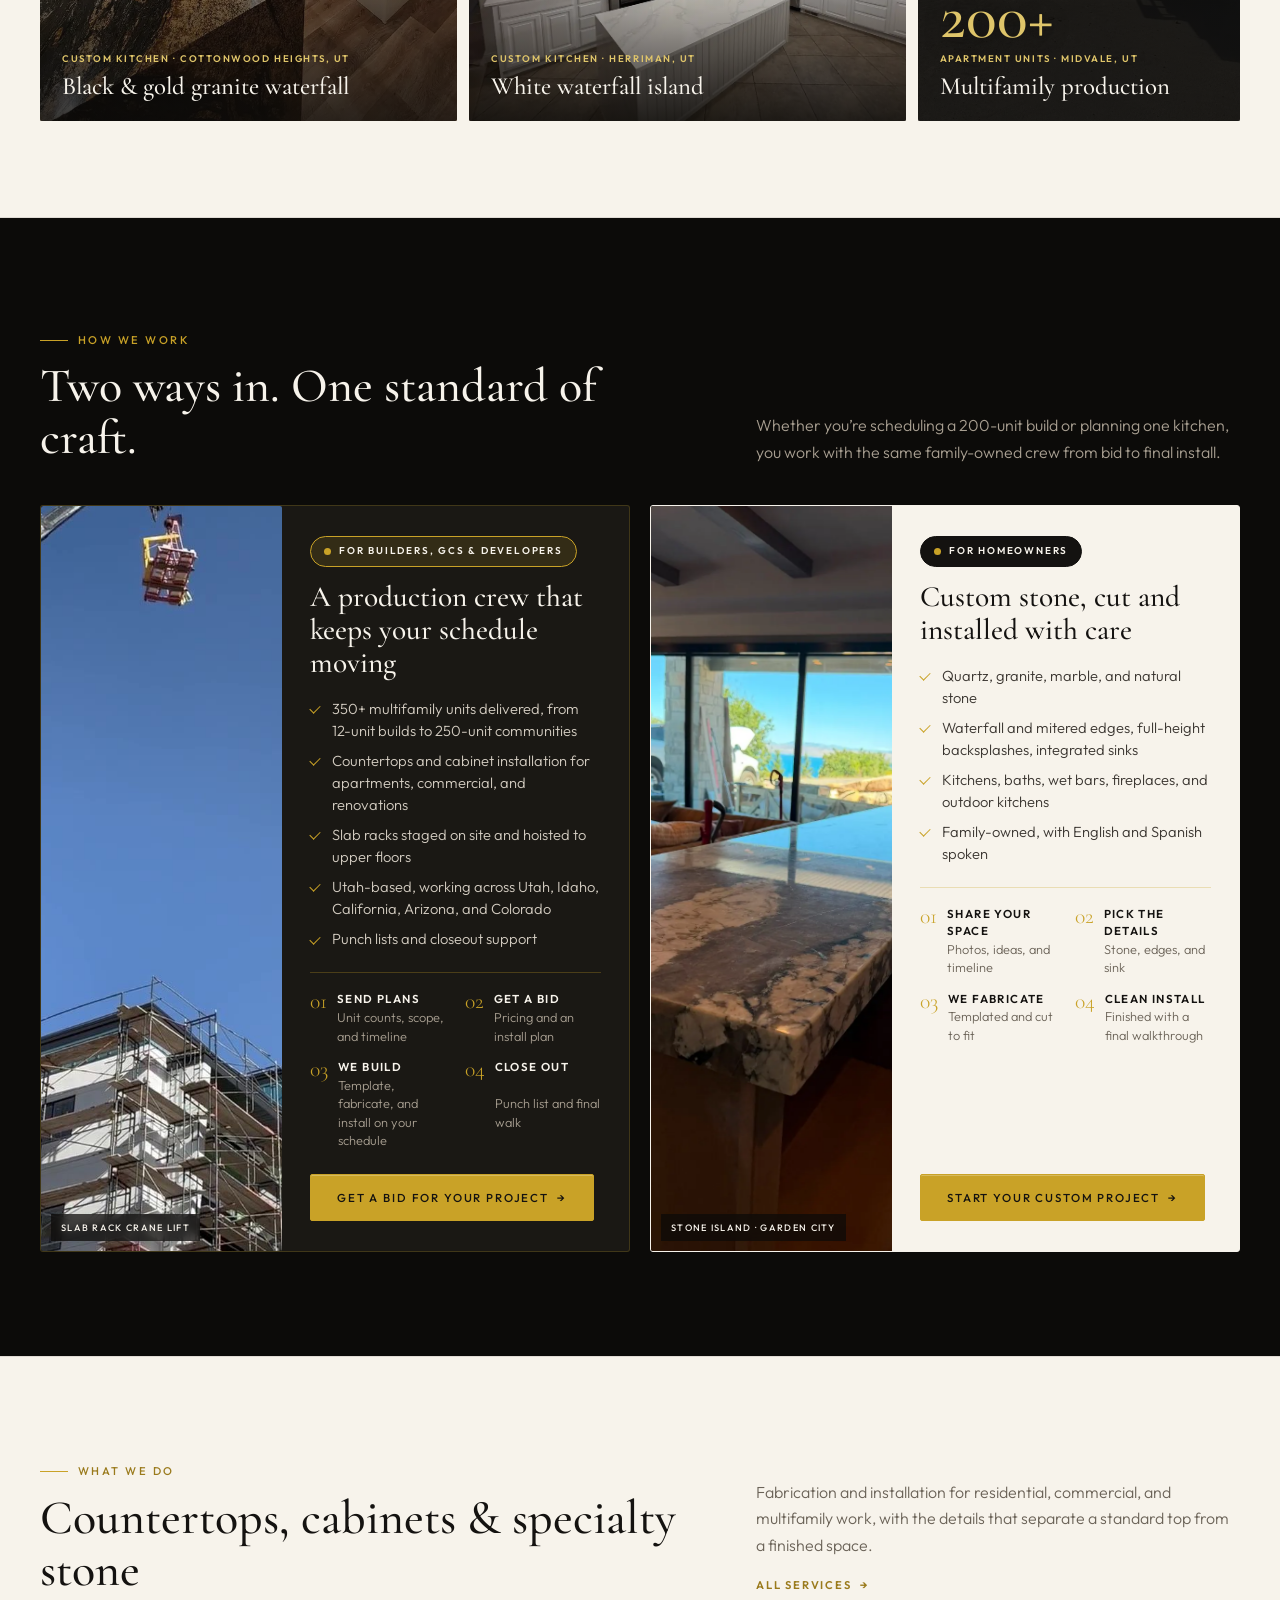
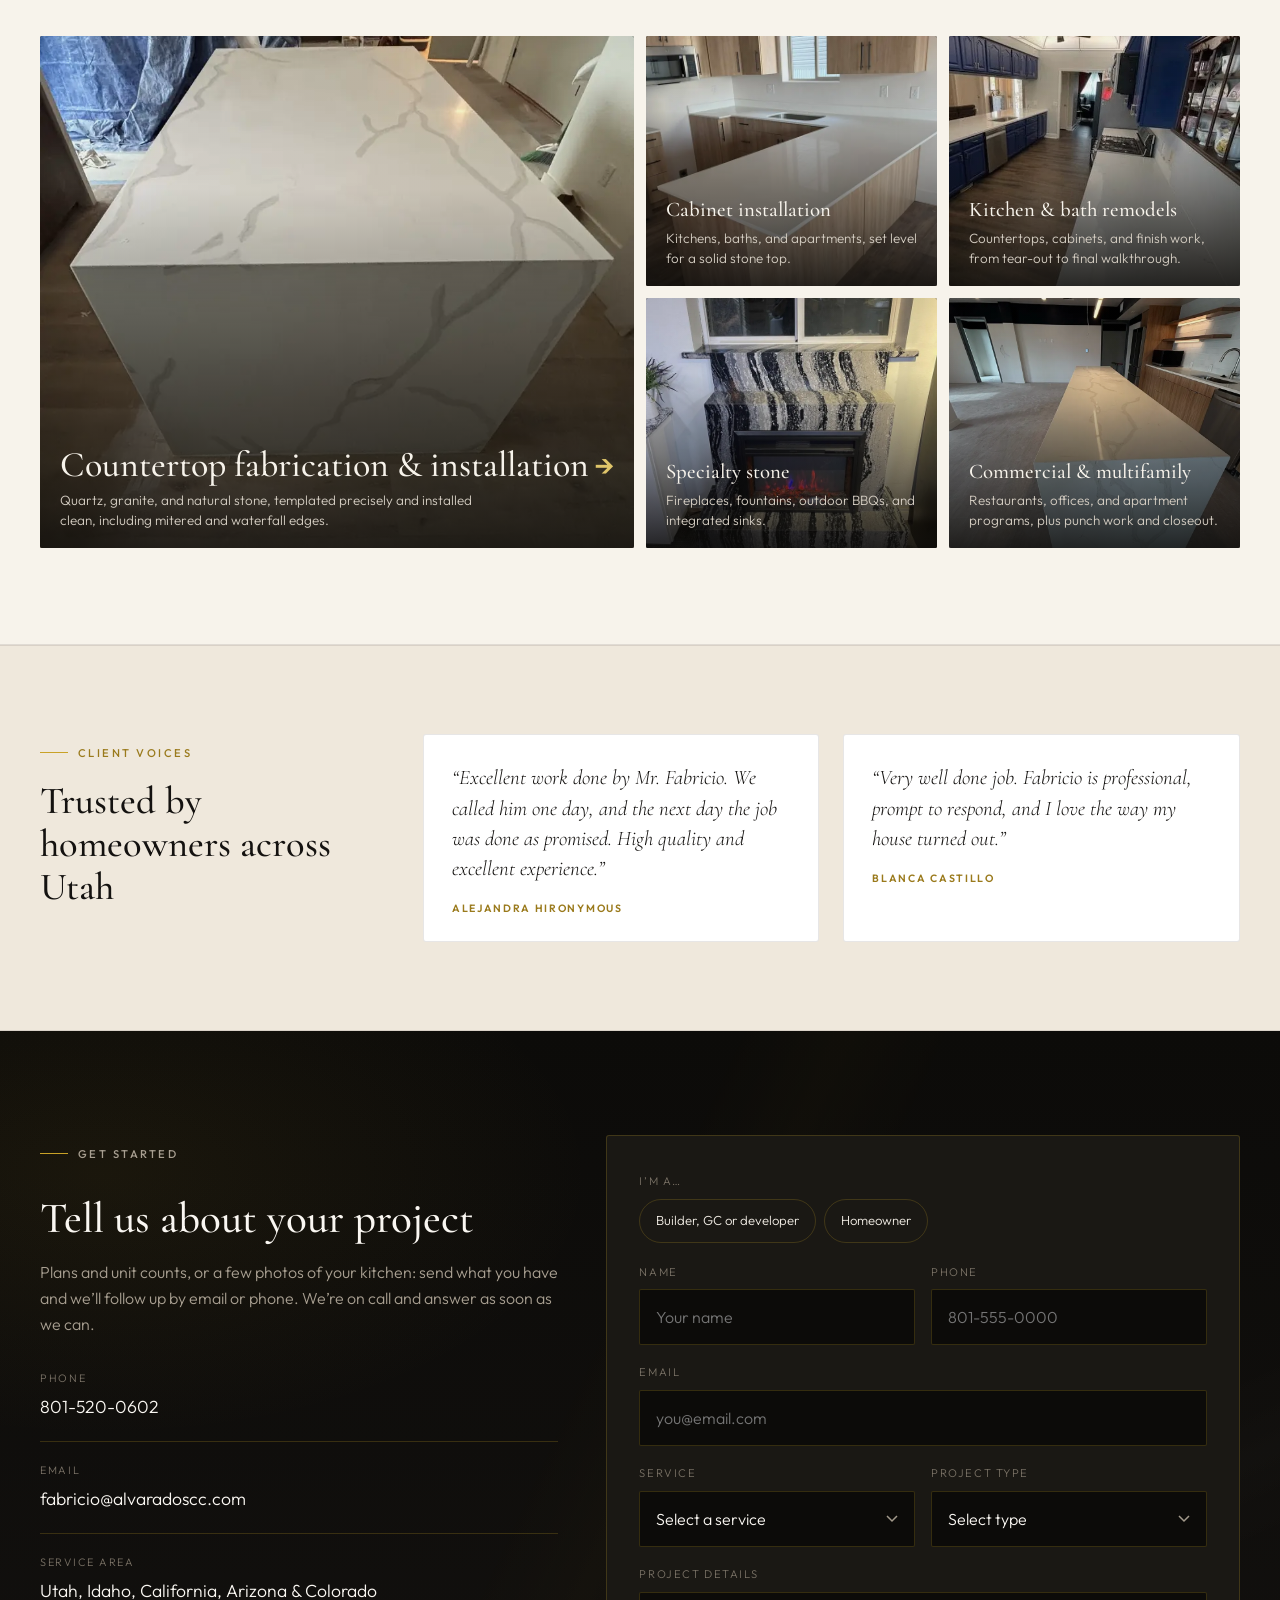
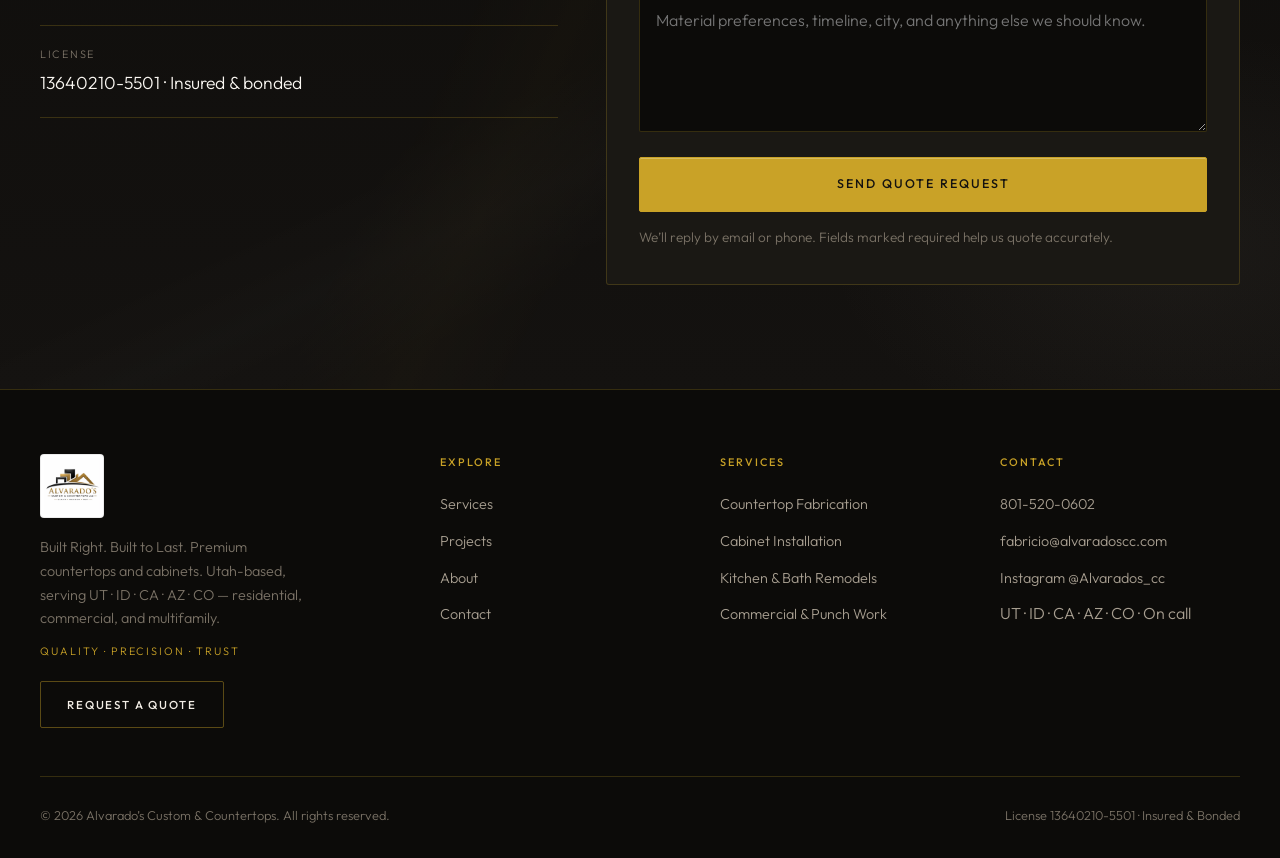
==== commit 919b673d: "Puerto Vallarta Mexican Grill: new restaurant build, not a remodel - rewrite tags, lede, specs, deta" ====
--- a/index.html
+++ b/index.html
@@ -111,7 +111,7 @@
             <h2 id="work-title">The work, up close</h2>
           </div>
           <div class="hm-head-side">
-            <p>A restaurant remodel, a 200+ unit apartment community, and custom kitchens, all fabricated and installed by our own crew.</p>
+            <p>A new restaurant build, a 200+ unit apartment community, and custom kitchens, all fabricated and installed by our own crew.</p>
             <a class="hm-textlink" href="/projects">See all projects <span class="hm-arrow" aria-hidden="true">&rarr;</span></a>
           </div>
         </div>
@@ -128,13 +128,13 @@
           </a>
           <a class="hm-work-tile hm-w-pv" href="/projects#puerto-vallarta-midvale">
             <picture>
-              <source srcset="/assets/home/pv-before.webp" type="image/webp">
-              <img src="/assets/home/pv-before.jpg" alt="Before the commercial countertop install at Puerto Vallarta Mexican Grill in Midvale, Utah: open shell with cabinet bases and pony walls" width="960" height="720" loading="lazy" decoding="async">
+              <source srcset="/assets/home/pv-during-construction.webp" type="image/webp">
+              <img src="/assets/home/pv-during-construction.jpg" alt="Puerto Vallarta Mexican Grill in Midvale, Utah, during construction: new restaurant interior with cabinet bases and pony walls ready for commercial countertops" width="960" height="720" loading="lazy" decoding="async">
             </picture>
             <span class="hm-work-text">
-              <span class="hm-work-tag">Commercial remodel · Midvale, UT</span>
+              <span class="hm-work-tag">New restaurant build · Midvale, UT</span>
               <span class="hm-work-title">Puerto Vallarta Mexican Grill</span>
-              <span class="hm-work-sub">Gutted shell to finished dining room. See the after video.</span>
+              <span class="hm-work-sub">New build-out, from cabinet bases to a finished dining room. See the video.</span>
             </span>
           </a>
           <a class="hm-work-tile hm-w-midvale" href="/projects#midvale-200-apartments">
--- a/css/styles.css
+++ b/css/styles.css
@@ -1881,7 +1881,7 @@
 .logan-mosaic { grid-template-columns: 1fr 0.75fr; }
 .logan-mosaic .logan-video { grid-column: 2; grid-row: 1; min-height: 360px; }
 
-/* Puerto Vallarta: before stack beside after video */
+/* Puerto Vallarta: during-construction stack beside finished video */
 .pv-ba { display: grid; grid-template-columns: 1fr 0.84fr; gap: 8px; align-items: stretch; }
 .pv-col { display: flex; flex-direction: column; min-width: 0; }
 .photo-mosaic.pv-stack {
@@ -2440,7 +2440,7 @@
 .hm-work-title { font-family: var(--font-display); font-size: 1.55rem; line-height: 1.1; font-weight: 500; }
 .hm-work-sub { font-size: 0.85rem; color: var(--stone-light); }
 .hm-work-stat { font-family: var(--font-display); font-size: clamp(3.2rem, 5vw, 4.4rem); line-height: 0.9; color: var(--accent-light); font-weight: 500; }
-.hm-w-pv::before { content: "Before"; position: absolute; top: 14px; left: 14px; z-index: 2; padding: 5px 10px; font-size: 0.6rem; letter-spacing: 0.16em; text-transform: uppercase; font-weight: 600; color: var(--cream); background: rgba(12,11,9,0.72); border: 1px solid rgba(247,243,235,0.2); }
+.hm-w-pv::before { content: "During construction"; position: absolute; top: 14px; left: 14px; z-index: 2; padding: 5px 10px; font-size: 0.6rem; letter-spacing: 0.16em; text-transform: uppercase; font-weight: 600; color: var(--cream); background: rgba(12,11,9,0.72); border: 1px solid rgba(247,243,235,0.2); }
 
 /* Two paths */
 .section.hm-how { padding: 104px 0; background: var(--bg); }
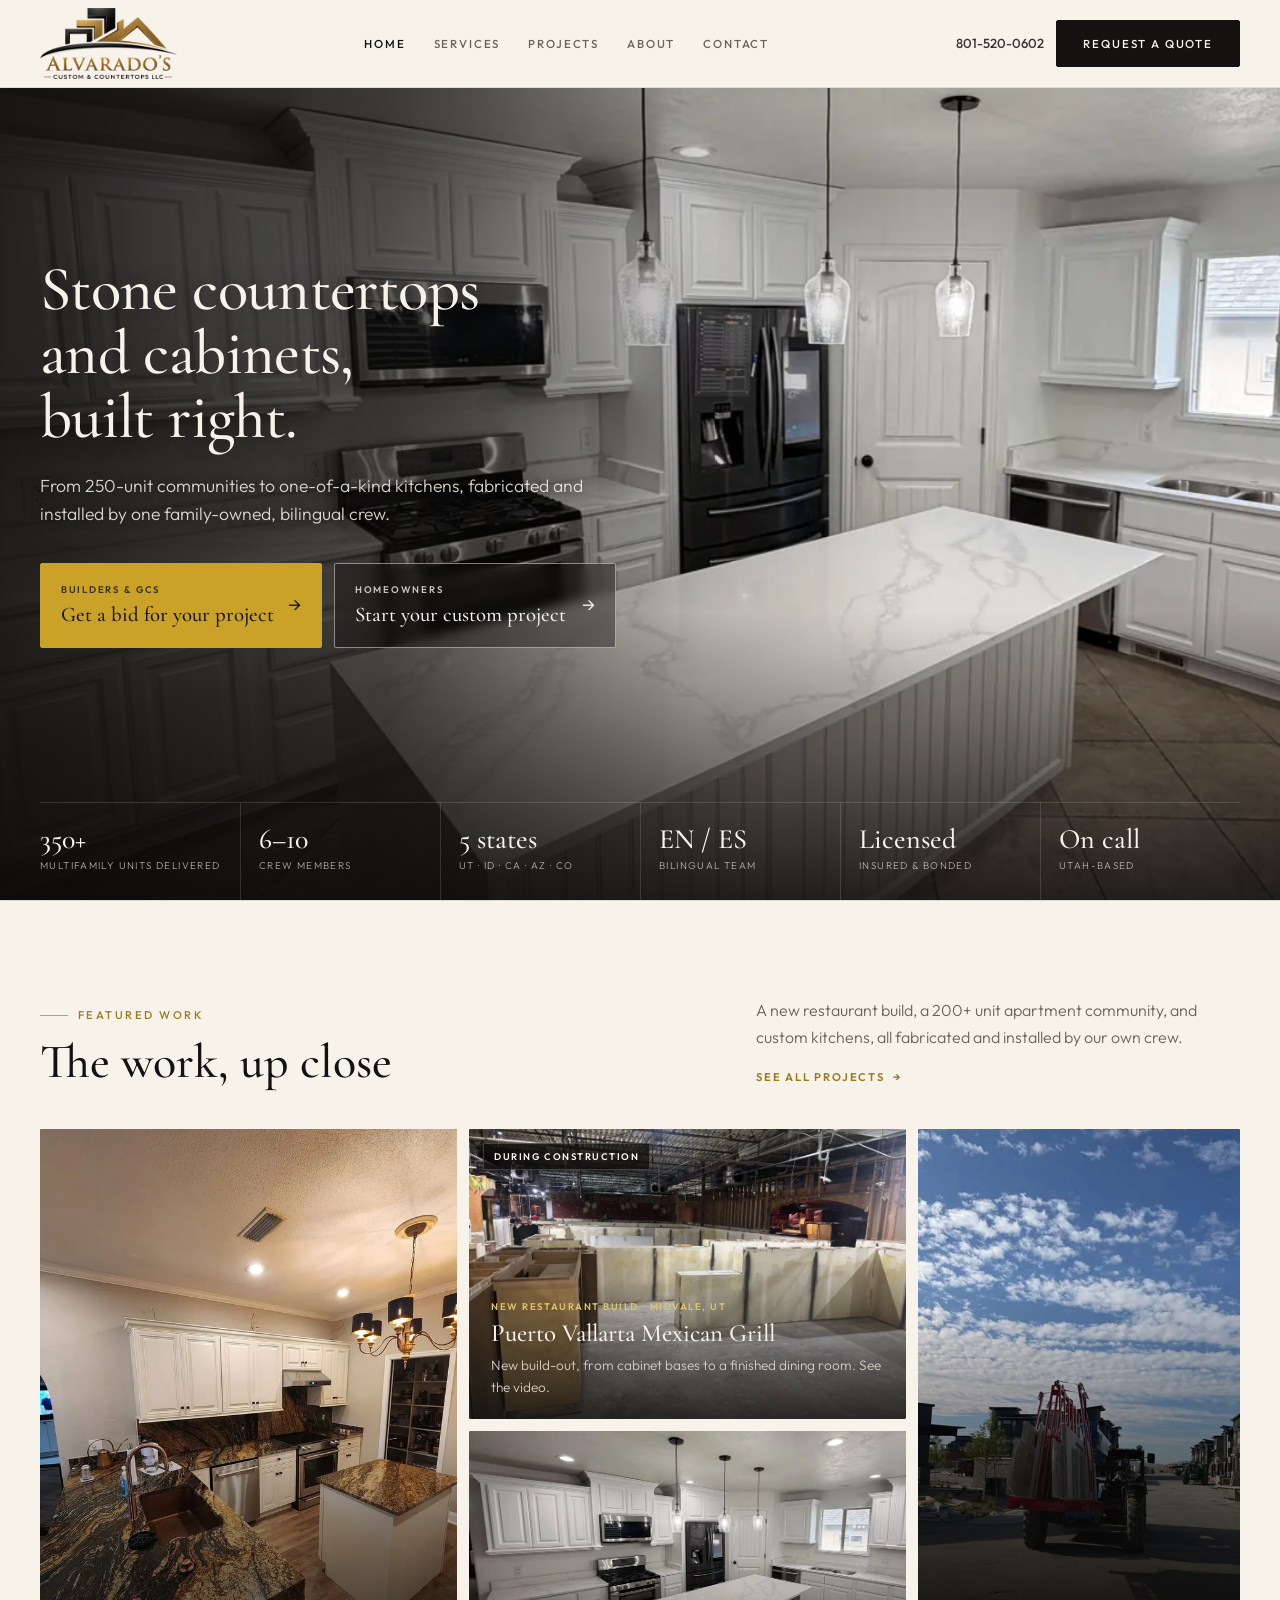
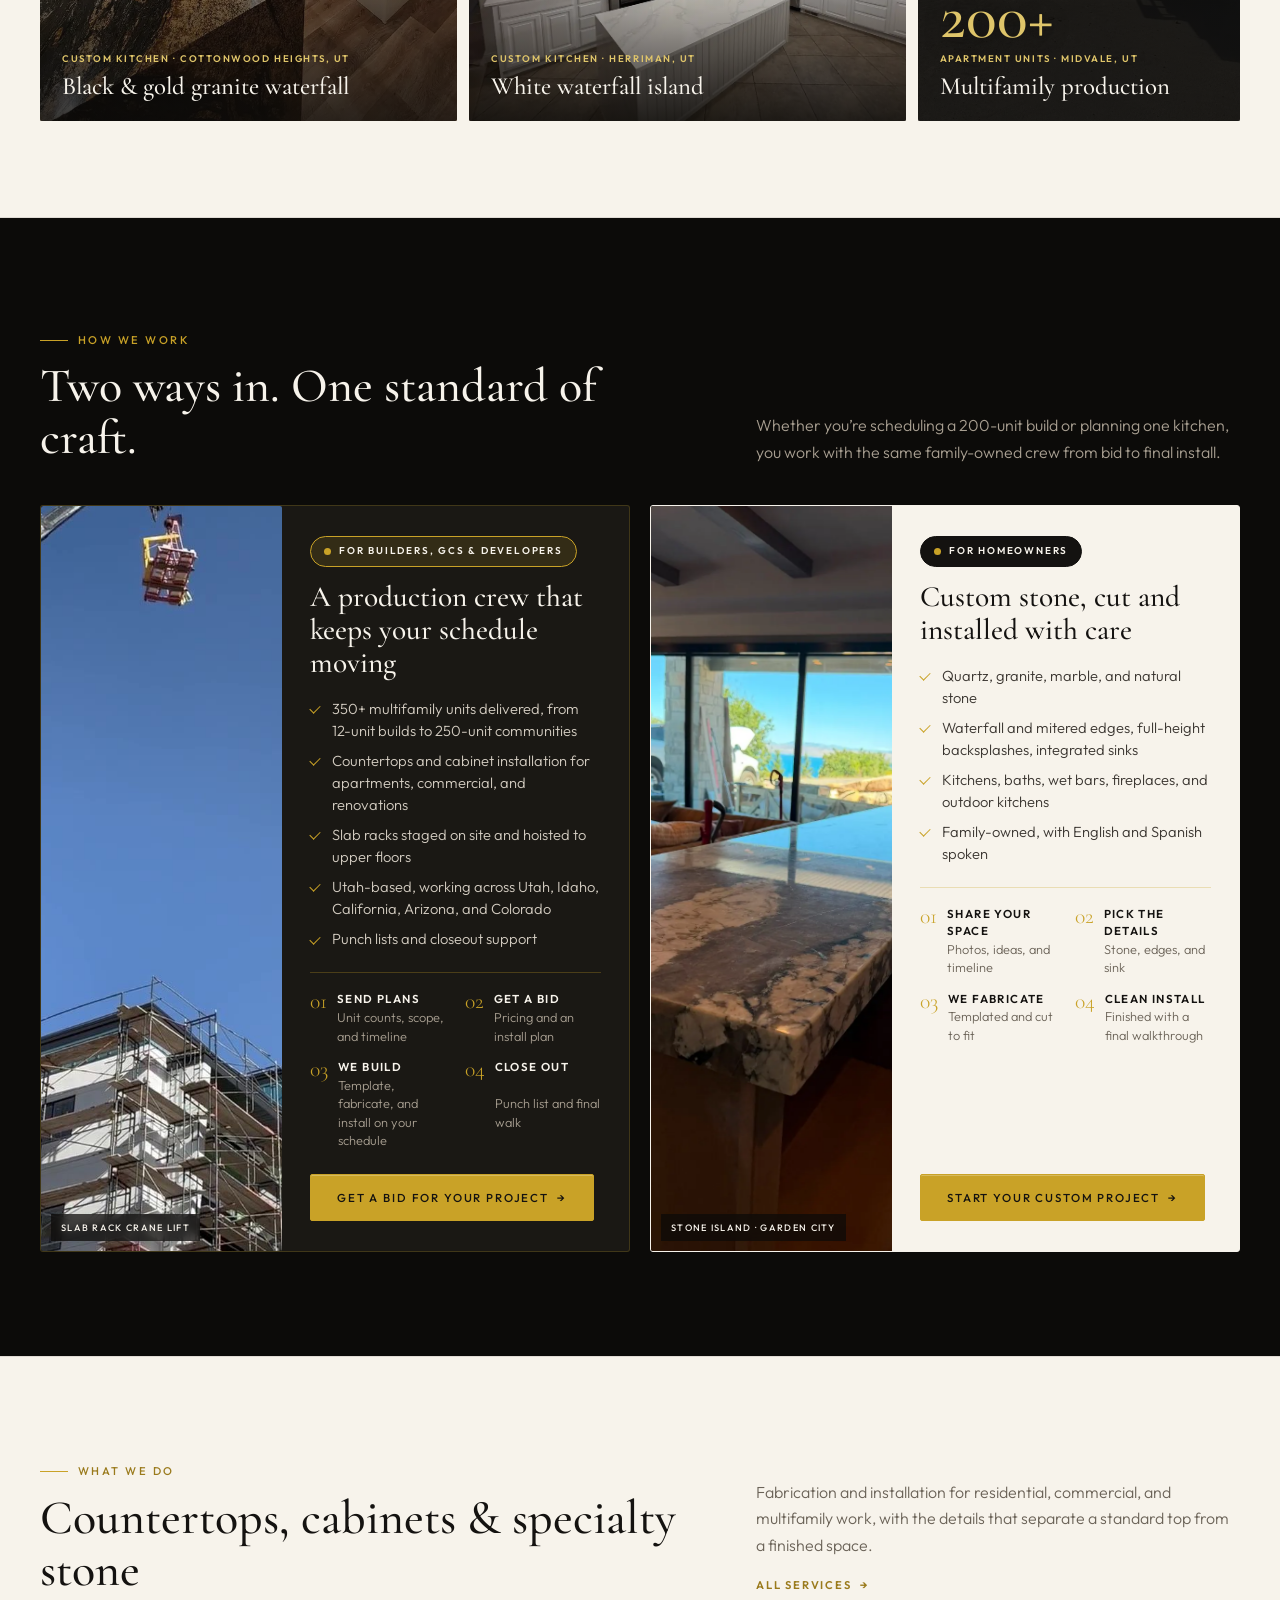
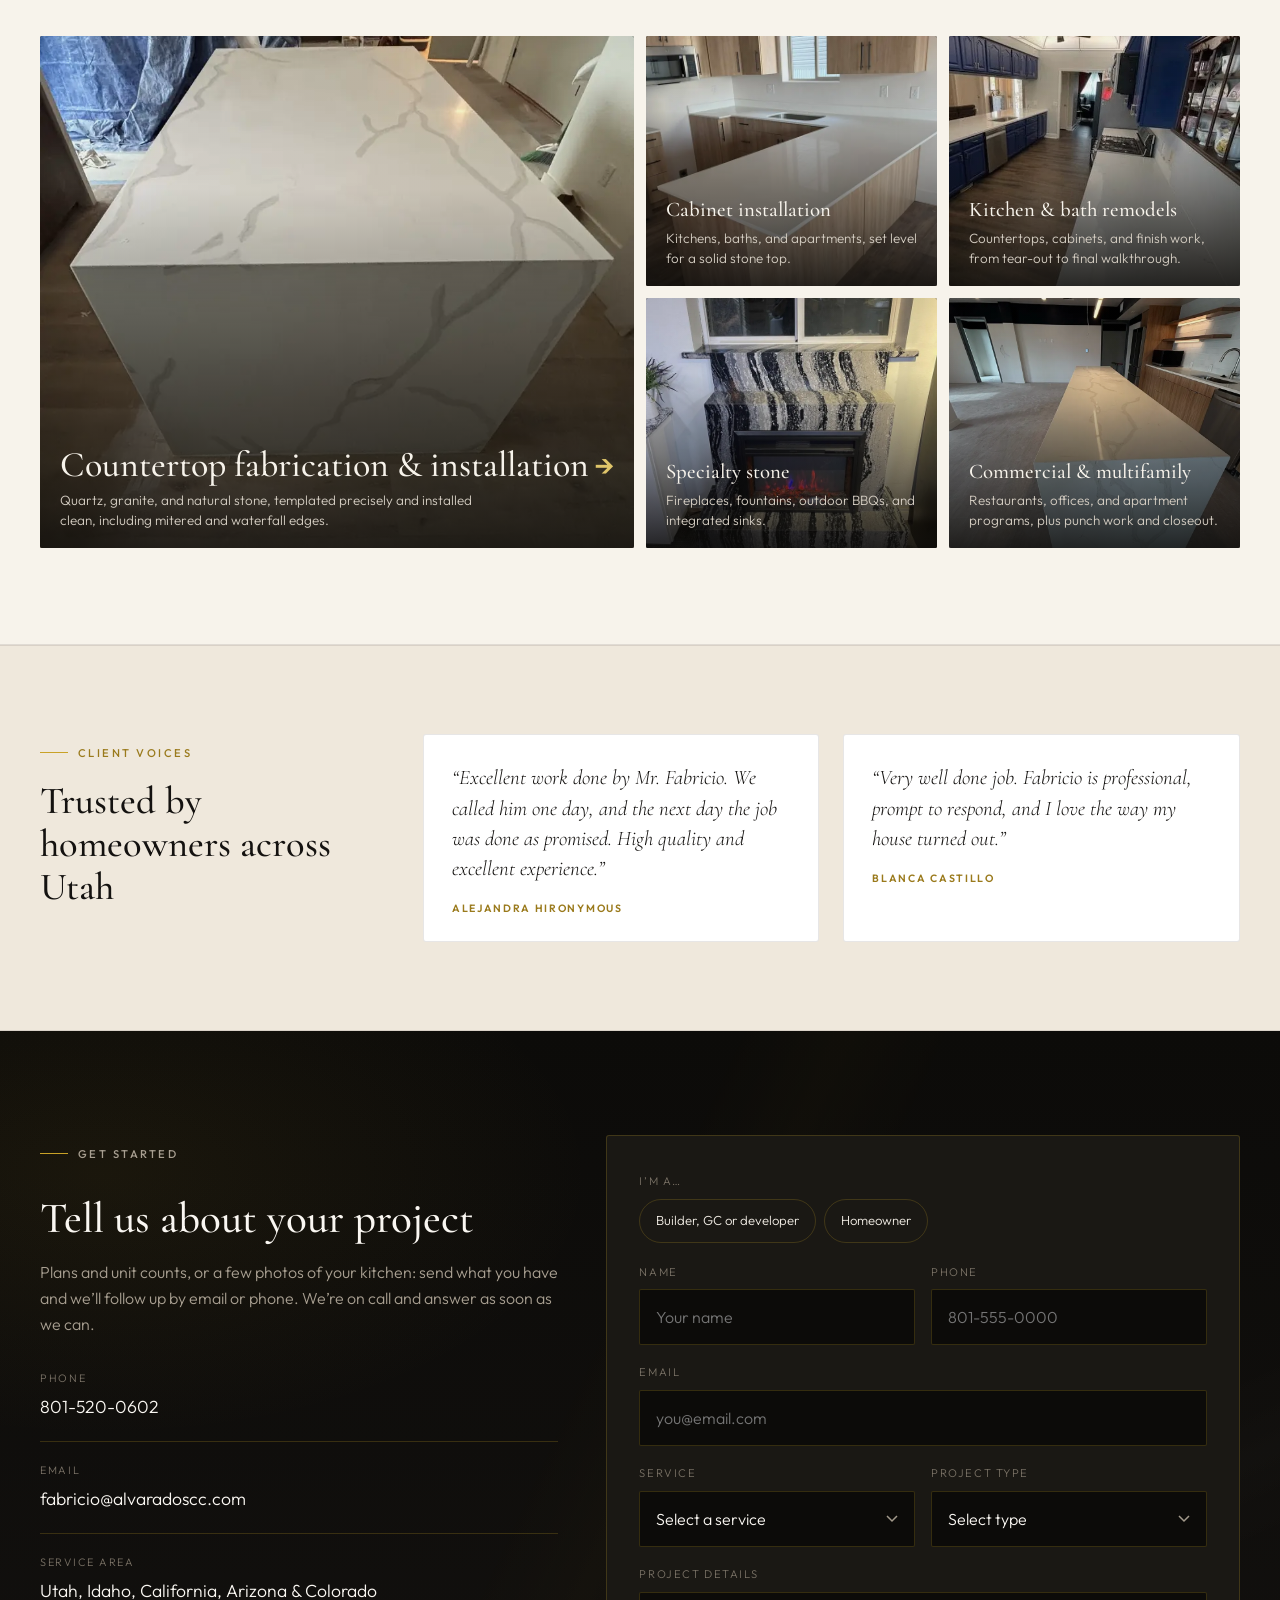
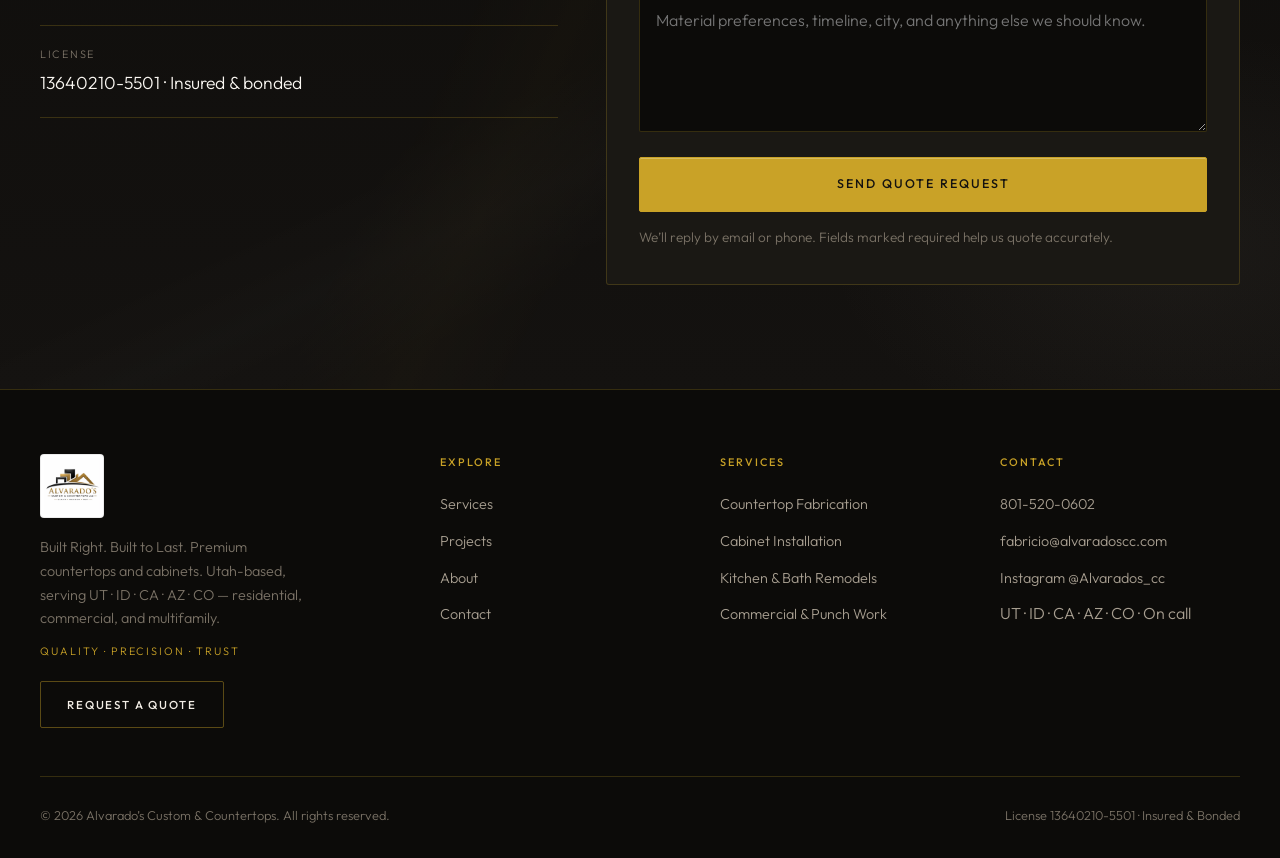
==== commit 56995d17: "Header: logo stands alone (transparent cutout, larger), mobile tap-to-call button - new assets/logo-" ====
--- a/index.html
+++ b/index.html
@@ -34,16 +34,10 @@
   <header class="site-header">
     <div class="nav-inner">
       <a class="logo" href="/">
-        <span class="logo-plate">
-          <picture>
-            <source srcset="/assets/logo.webp" type="image/webp">
-            <img class="logo-mark" src="/assets/logo.jpg" alt="Alvarado’s Custom &amp; Countertops — Quality · Precision · Trust" width="64" height="64">
-          </picture>
-        </span>
-        <div class="logo-text" aria-hidden="true">
-          <strong>Alvarado’s</strong>
-          <span>Custom &amp; Countertops</span>
-        </div>
+        <picture>
+          <source srcset="/assets/logo-header.webp" type="image/webp">
+          <img class="logo-mark" src="/assets/logo-header.png" alt="Alvarado’s Custom &amp; Countertops LLC" width="137" height="72">
+        </picture>
       </a>
       <nav class="nav-links" aria-label="Primary">
         <a href="/" class="active" aria-current="page">Home</a>
@@ -55,6 +49,7 @@
       <div class="nav-actions">
         <a class="nav-phone" href="tel:8015200602">801-520-0602</a>
         <a class="btn btn-primary" href="/contact">Request a Quote</a>
+        <a class="nav-call" href="tel:+18015200602" aria-label="Call 801-520-0602"><svg viewBox="0 0 24 24" width="20" height="20" aria-hidden="true" focusable="false"><path fill="currentColor" d="M6.6 10.8a15.1 15.1 0 0 0 6.6 6.6l2.2-2.2a1 1 0 0 1 1-.25 11.4 11.4 0 0 0 3.6.57 1 1 0 0 1 1 1V20a1 1 0 0 1-1 1A17 17 0 0 1 3 4a1 1 0 0 1 1-1h3.5a1 1 0 0 1 1 1c0 1.25.2 2.45.57 3.57a1 1 0 0 1-.25 1z"/></svg></a>
         <button class="menu-toggle" type="button" aria-label="Open menu" aria-expanded="false"><span></span></button>
       </div>
     </div>
--- a/css/styles.css
+++ b/css/styles.css
@@ -2741,3 +2741,27 @@
 @media print {
   .js [data-reveal] { opacity: 1 !important; transform: none !important; }
 }
+
+/* ========== HEADER v2: transparent logo lockup, no text, mobile tap-to-call ========== */
+.site-header .logo { gap: 0; line-height: 0; }
+.site-header .logo picture { display: block; }
+.site-header .logo-mark { height: 72px; width: auto; aspect-ratio: 137 / 72; border-radius: 0; }
+.nav-call {
+  display: none;
+  width: 44px; height: 44px;
+  align-items: center; justify-content: center;
+  border: 1px solid var(--accent);
+  border-radius: var(--radius);
+  background: var(--accent);
+  color: var(--ink);
+  transition: background 0.2s, border-color 0.2s;
+}
+.nav-call:hover, .nav-call:focus-visible { background: var(--accent-light); border-color: var(--accent-light); }
+.nav-call svg { display: block; }
+@media (max-width: 900px) {
+  .nav-call { display: inline-flex; }
+  .nav-actions { gap: 10px; }
+}
+@media (max-width: 480px) {
+  .site-header .logo-mark { height: 62px; }
+}
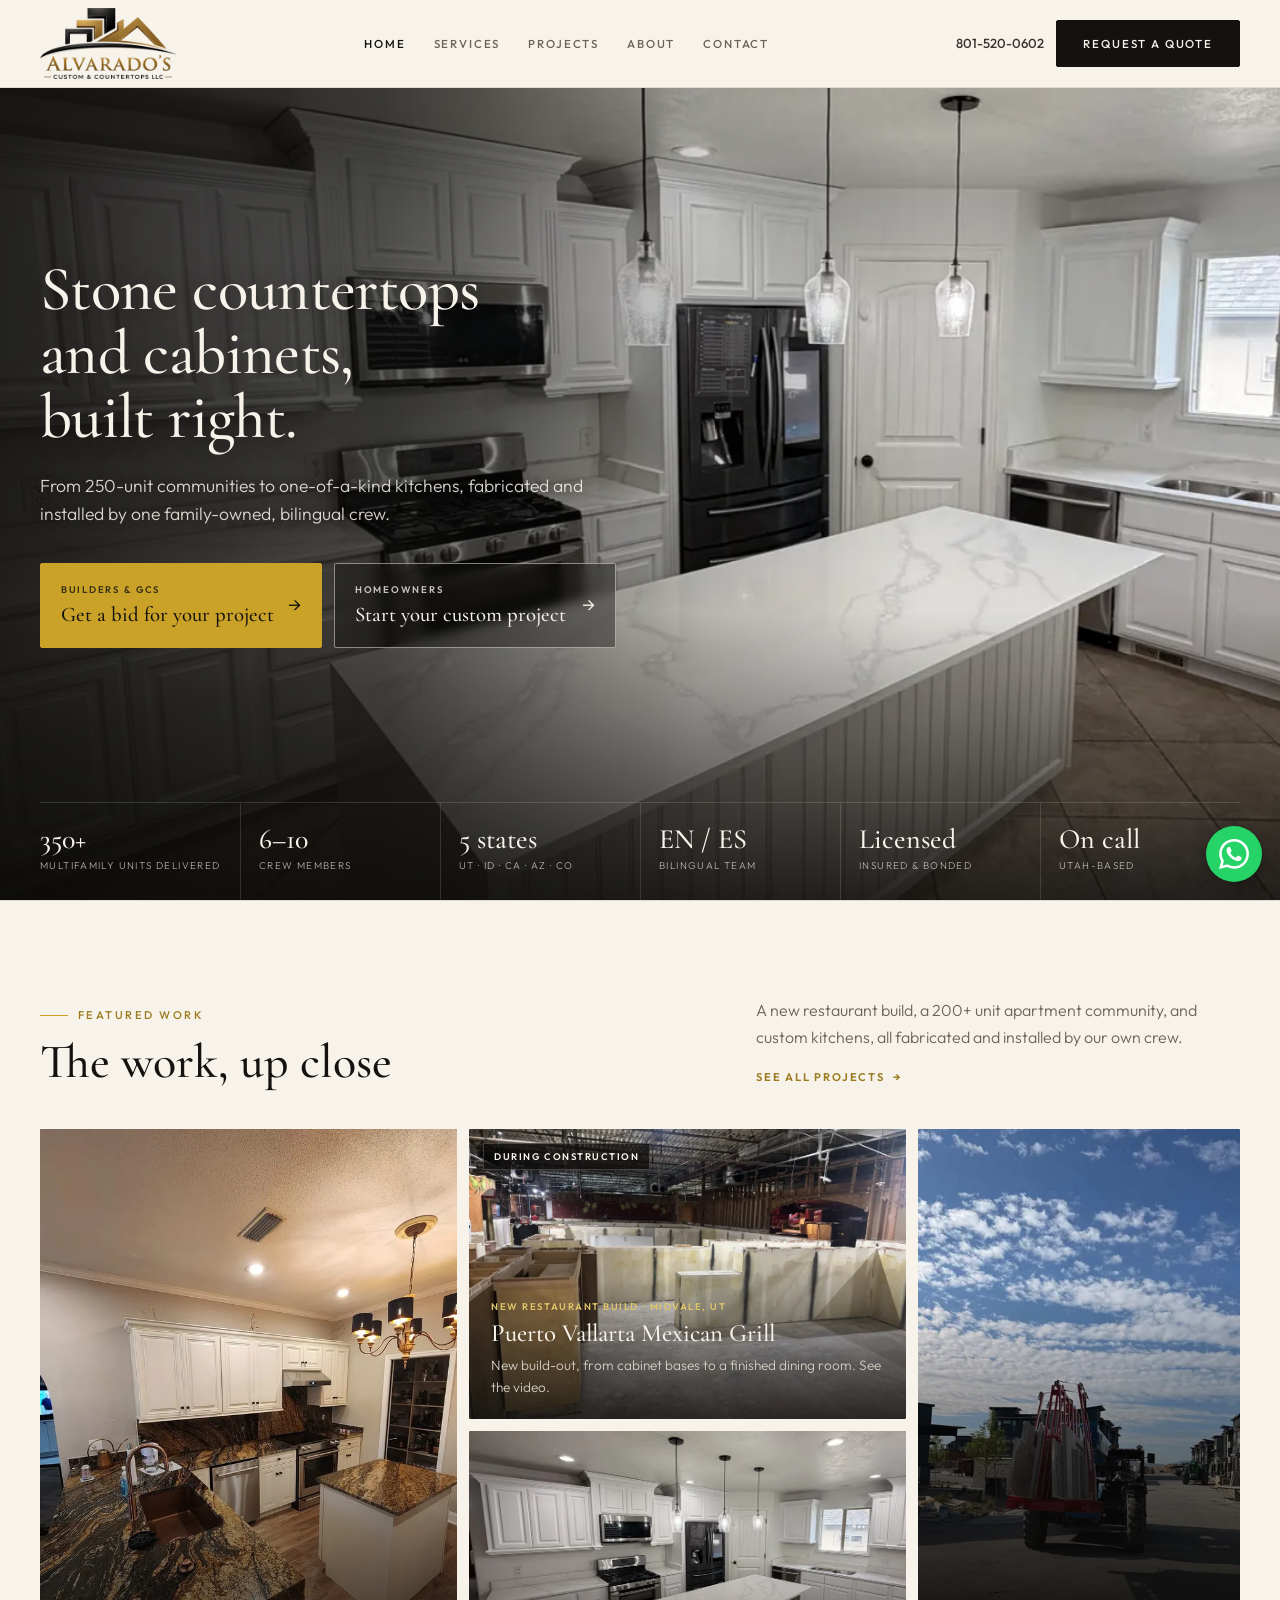
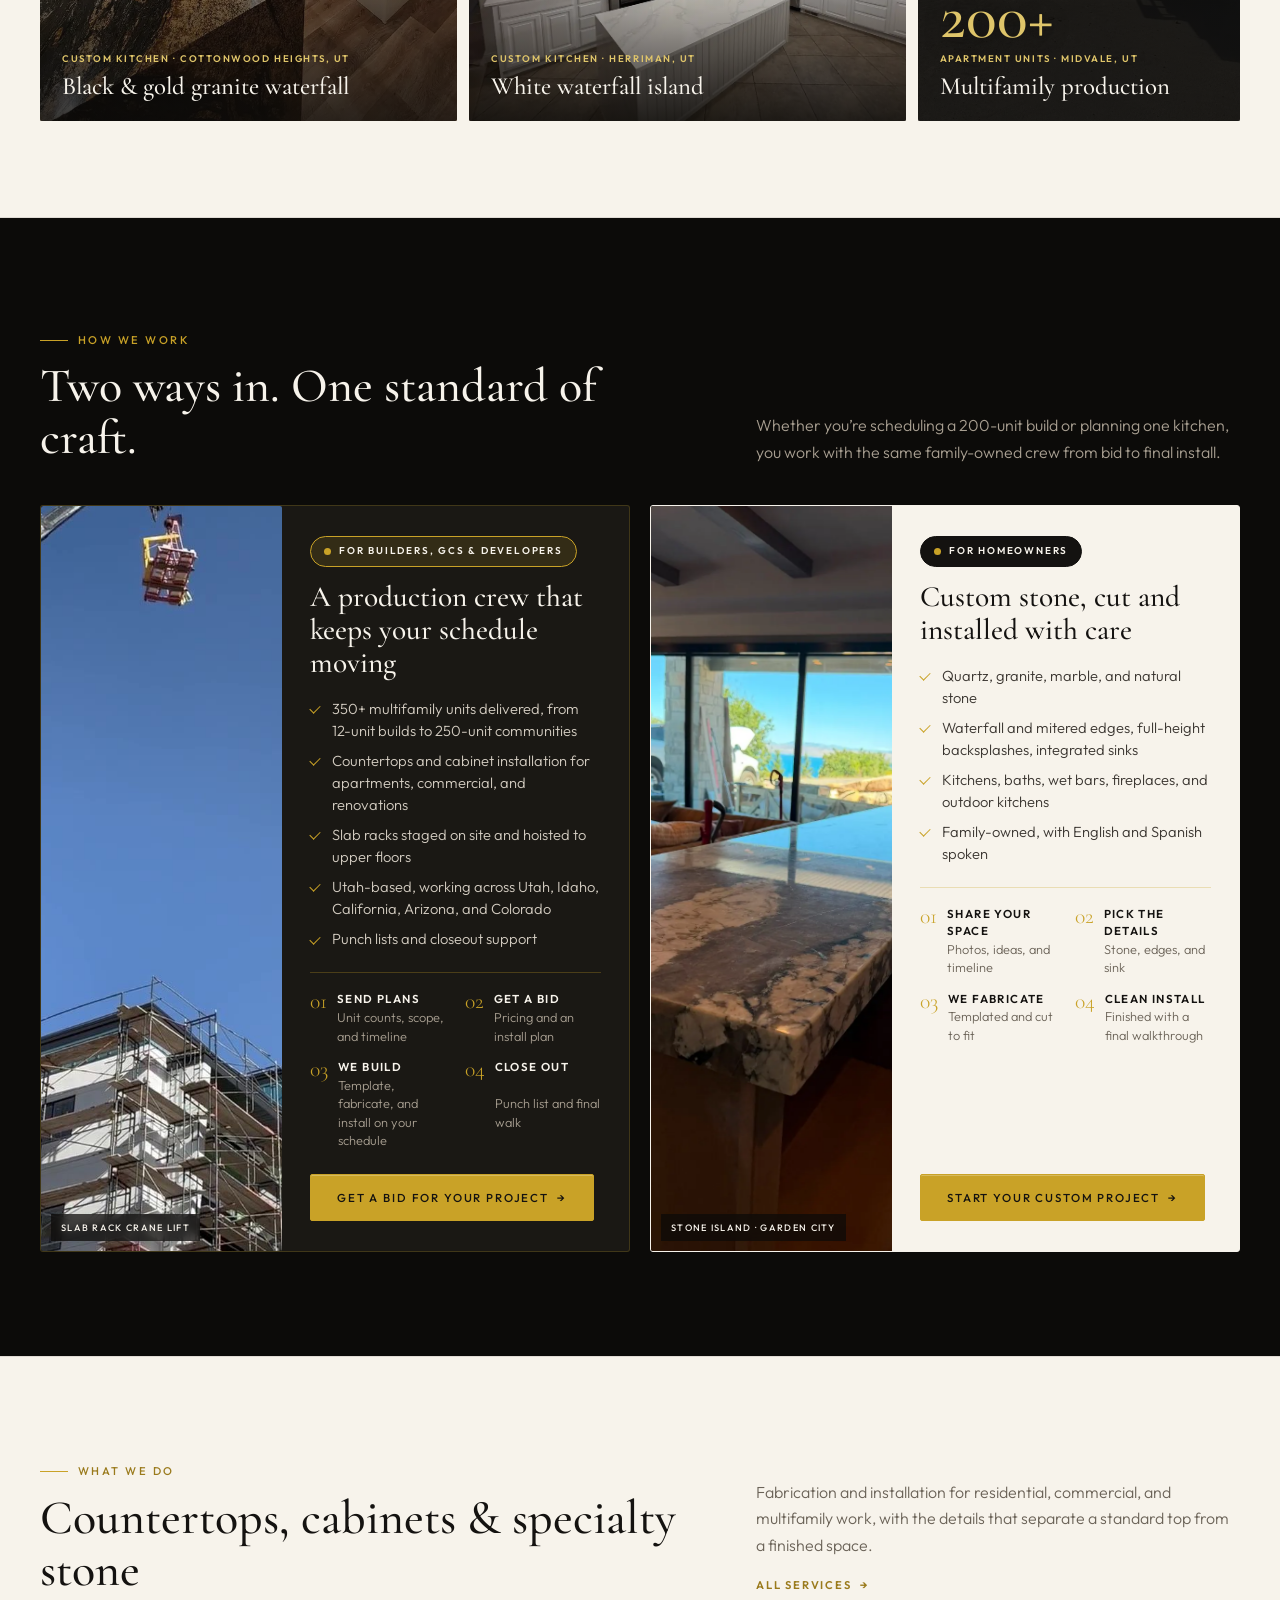
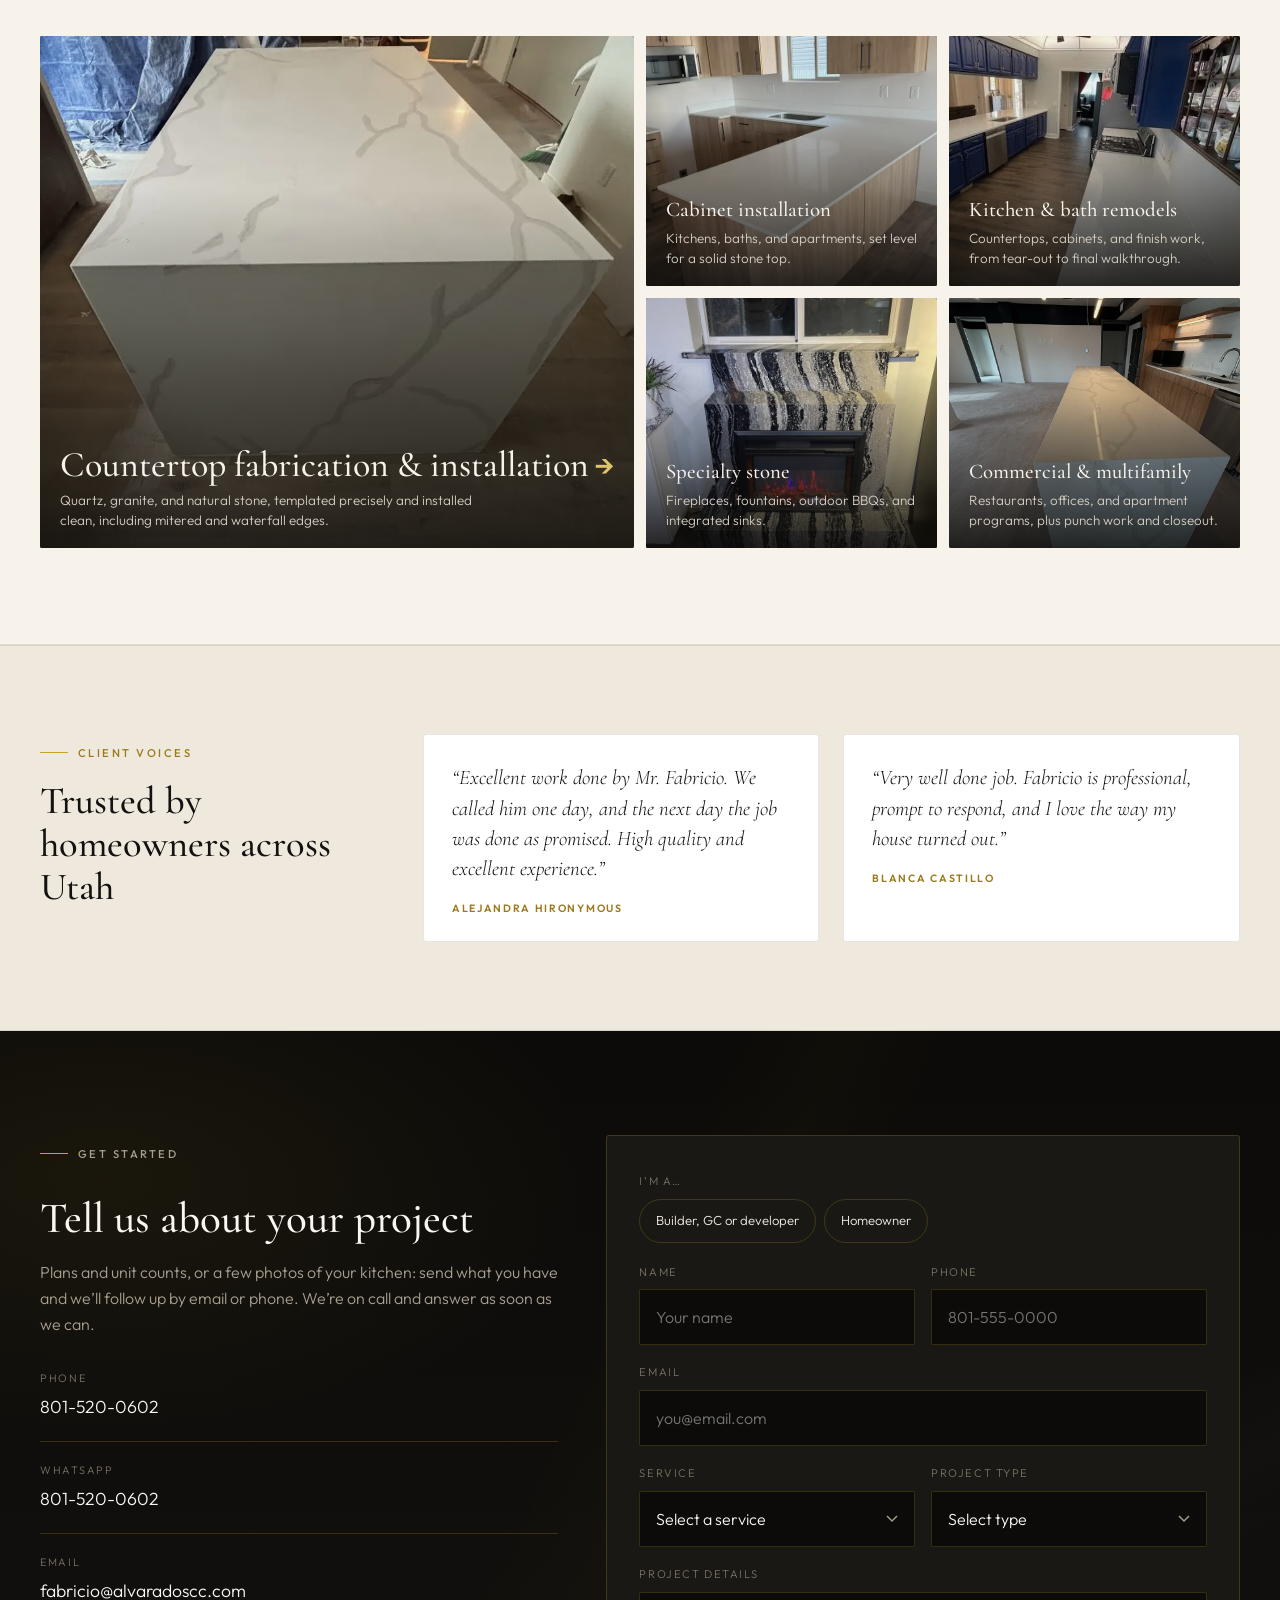
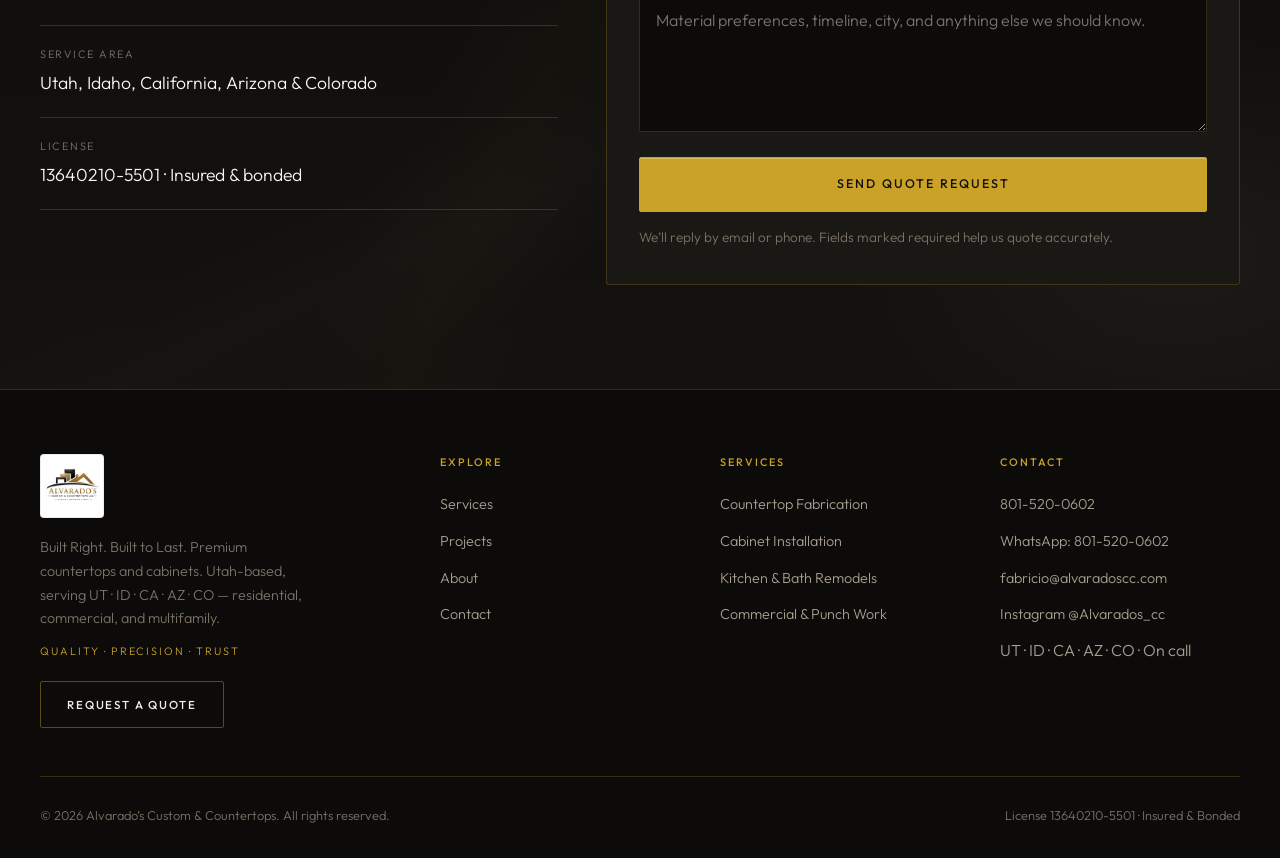
==== commit f7a69df2: "WhatsApp contact: floating chat button on all pages + links in contact sections and footer - wa.me/1" ====
--- a/index.html
+++ b/index.html
@@ -27,7 +27,7 @@
   <link rel="preload" as="image" media="(min-width: 701px)" imagesrcset="/assets/home/hero-herriman-1280.webp 1280w, /assets/home/hero-herriman-1920.webp 1920w" imagesizes="100vw" type="image/webp" fetchpriority="high">
   <link rel="stylesheet" href="/css/styles.css">
   <script type="application/ld+json">
-  {"@context":"https://schema.org","@type":"HomeAndConstructionBusiness","name":"Alvarado’s Custom & Countertops","url":"https://www.alvaradoscc.com/","logo":"https://www.alvaradoscc.com/assets/logo.jpg","telephone":"+1-801-520-0602","email":"fabricio@alvaradoscc.com","areaServed":[{"@type":"State","name":"Utah"},{"@type":"State","name":"Idaho"},{"@type":"State","name":"California"},{"@type":"State","name":"Arizona"},{"@type":"State","name":"Colorado"}],"slogan":"Quality · Precision · Trust","knowsLanguage":["en","es"],"sameAs":["https://www.instagram.com/Alvarados_cc/"]}
+  {"@context":"https://schema.org","@type":"HomeAndConstructionBusiness","name":"Alvarado’s Custom & Countertops","url":"https://www.alvaradoscc.com/","logo":"https://www.alvaradoscc.com/assets/logo.jpg","telephone":"+1-801-520-0602","contactPoint":[{"@type":"ContactPoint","telephone":"+1-801-520-0602","contactType":"customer service","availableLanguage":["English","Spanish"],"url":"https://wa.me/18015200602"}],"email":"fabricio@alvaradoscc.com","areaServed":[{"@type":"State","name":"Utah"},{"@type":"State","name":"Idaho"},{"@type":"State","name":"California"},{"@type":"State","name":"Arizona"},{"@type":"State","name":"Colorado"}],"slogan":"Quality · Precision · Trust","knowsLanguage":["en","es"],"sameAs":["https://www.instagram.com/Alvarados_cc/"]}
   </script>
 </head>
 <body>
@@ -324,6 +324,10 @@
             <div class="contact-method">
               <span class="label">Phone</span>
               <a href="tel:8015200602">801-520-0602</a>
+            </div>
+            <div class="contact-method">
+              <span class="label">WhatsApp</span>
+              <a href="https://wa.me/18015200602?text=Hola%2C%20vi%20su%20sitio%20web%20y%20quiero%20una%20cotizaci%C3%B3n.%20%2F%20Hi%2C%20I%20found%20you%20on%20your%20website%20and%20I%27d%20like%20a%20quote." target="_blank" rel="noopener">801-520-0602</a>
             </div>
             <div class="contact-method">
               <span class="label">Email</span>
@@ -442,6 +446,7 @@
           <h4>Contact</h4>
           <ul>
             <li><a href="tel:8015200602">801-520-0602</a></li>
+            <li><a href="https://wa.me/18015200602?text=Hola%2C%20vi%20su%20sitio%20web%20y%20quiero%20una%20cotizaci%C3%B3n.%20%2F%20Hi%2C%20I%20found%20you%20on%20your%20website%20and%20I%27d%20like%20a%20quote." target="_blank" rel="noopener">WhatsApp: 801-520-0602</a></li>
             <li><a href="mailto:fabricio@alvaradoscc.com">fabricio@alvaradoscc.com</a></li>
             <li><a href="https://www.instagram.com/Alvarados_cc/" target="_blank" rel="noopener">Instagram @Alvarados_cc</a></li>
             <li><span style="color:var(--text-muted)">UT · ID · CA · AZ · CO · On call</span></li>
@@ -454,6 +459,7 @@
       </div>
     </div>
   </footer>
+  <a class="wa-float" href="https://wa.me/18015200602?text=Hola%2C%20vi%20su%20sitio%20web%20y%20quiero%20una%20cotizaci%C3%B3n.%20%2F%20Hi%2C%20I%20found%20you%20on%20your%20website%20and%20I%27d%20like%20a%20quote." target="_blank" rel="noopener" aria-label="Chat on WhatsApp"><svg viewBox="0 0 24 24" width="30" height="30" aria-hidden="true" focusable="false"><path fill="currentColor" d="M17.472 14.382c-.297-.149-1.758-.867-2.03-.967-.273-.099-.471-.148-.67.15-.197.297-.767.966-.94 1.164-.173.199-.347.223-.644.075-.297-.15-1.255-.463-2.39-1.475-.883-.788-1.48-1.761-1.653-2.059-.173-.297-.018-.458.13-.606.134-.133.298-.347.446-.52.149-.174.198-.298.298-.497.099-.198.05-.371-.025-.52-.075-.149-.669-1.612-.916-2.207-.242-.579-.487-.5-.669-.51-.173-.008-.371-.01-.57-.01-.198 0-.52.074-.792.372-.272.297-1.04 1.016-1.04 2.479 0 1.462 1.065 2.875 1.213 3.074.149.198 2.096 3.2 5.077 4.487.709.306 1.262.489 1.694.625.712.227 1.36.195 1.871.118.571-.085 1.758-.719 2.006-1.413.248-.694.248-1.289.173-1.413-.074-.124-.272-.198-.57-.347m-5.421 7.403h-.004a9.87 9.87 0 01-5.031-1.378l-.361-.214-3.741.982.998-3.648-.235-.374a9.86 9.86 0 01-1.51-5.26c.001-5.45 4.436-9.884 9.888-9.884 2.64 0 5.122 1.03 6.988 2.898a9.825 9.825 0 012.893 6.994c-.003 5.45-4.437 9.884-9.885 9.884m8.413-18.297A11.815 11.815 0 0012.05 0C5.495 0 .16 5.335.157 11.892c0 2.096.547 4.142 1.588 5.945L.057 24l6.305-1.654a11.882 11.882 0 005.683 1.448h.005c6.554 0 11.89-5.335 11.893-11.893a11.821 11.821 0 00-3.48-8.413Z"/></svg><span class="wa-label" aria-hidden="true">WhatsApp</span></a>
   <script src="/js/main.js"></script>
 </body>
 </html>
--- a/css/styles.css
+++ b/css/styles.css
@@ -2765,3 +2765,49 @@
 @media (max-width: 480px) {
   .site-header .logo-mark { height: 62px; }
 }
+
+/* ========== Floating WhatsApp button ========== */
+.wa-float {
+  position: fixed;
+  right: calc(18px + env(safe-area-inset-right, 0px));
+  bottom: calc(18px + env(safe-area-inset-bottom, 0px));
+  z-index: 90; /* below the fixed header (100) and its mobile menu */
+  width: 56px; height: 56px;
+  display: flex; align-items: center; justify-content: center;
+  border-radius: 50%;
+  background: #25D366;
+  color: #fff;
+  box-shadow: 0 6px 18px rgba(12, 11, 9, 0.22), 0 2px 5px rgba(12, 11, 9, 0.14);
+  transition: opacity .3s ease, visibility .3s, transform .3s ease, box-shadow .2s ease;
+  animation: wa-in .5s ease-out .8s backwards;
+  -webkit-tap-highlight-color: transparent;
+}
+.wa-float svg { display: block; }
+.wa-float:hover { box-shadow: 0 8px 24px rgba(12, 11, 9, 0.28), 0 2px 6px rgba(12, 11, 9, 0.16); }
+.wa-float:focus-visible { outline: 3px solid var(--accent); outline-offset: 3px; }
+.wa-label {
+  position: absolute; right: calc(100% + 10px); top: 50%;
+  transform: translate(6px, -50%);
+  padding: 7px 12px; border-radius: 999px;
+  background: var(--ink); color: var(--cream);
+  font-size: 0.72rem; letter-spacing: 0.08em; font-weight: 500; white-space: nowrap;
+  opacity: 0; pointer-events: none;
+  transition: opacity .2s ease, transform .2s ease;
+}
+@media (hover: hover) and (min-width: 901px) {
+  .wa-float:hover .wa-label, .wa-float:focus-visible .wa-label { opacity: 1; transform: translate(0, -50%); }
+}
+@media (max-width: 600px) {
+  .wa-float { width: 52px; height: 52px; right: calc(14px + env(safe-area-inset-right, 0px)); bottom: calc(14px + env(safe-area-inset-bottom, 0px)); }
+  .wa-float svg { width: 28px; height: 28px; }
+}
+/* stay out of the way: mobile menu, photo lightbox, quote form submit, on-screen keyboard */
+.nav-open .wa-float, .pj-lb-open .wa-float, .wa-float.wa-hide {
+  opacity: 0; visibility: hidden; pointer-events: none; transform: translateY(10px);
+}
+@keyframes wa-in { from { opacity: 0; transform: translateY(10px); } to { opacity: 1; transform: none; } }
+@media (prefers-reduced-motion: reduce) {
+  .wa-float { animation: none; transition: none; }
+  .wa-label { transition: none; }
+}
+@media print { .wa-float { display: none; } }
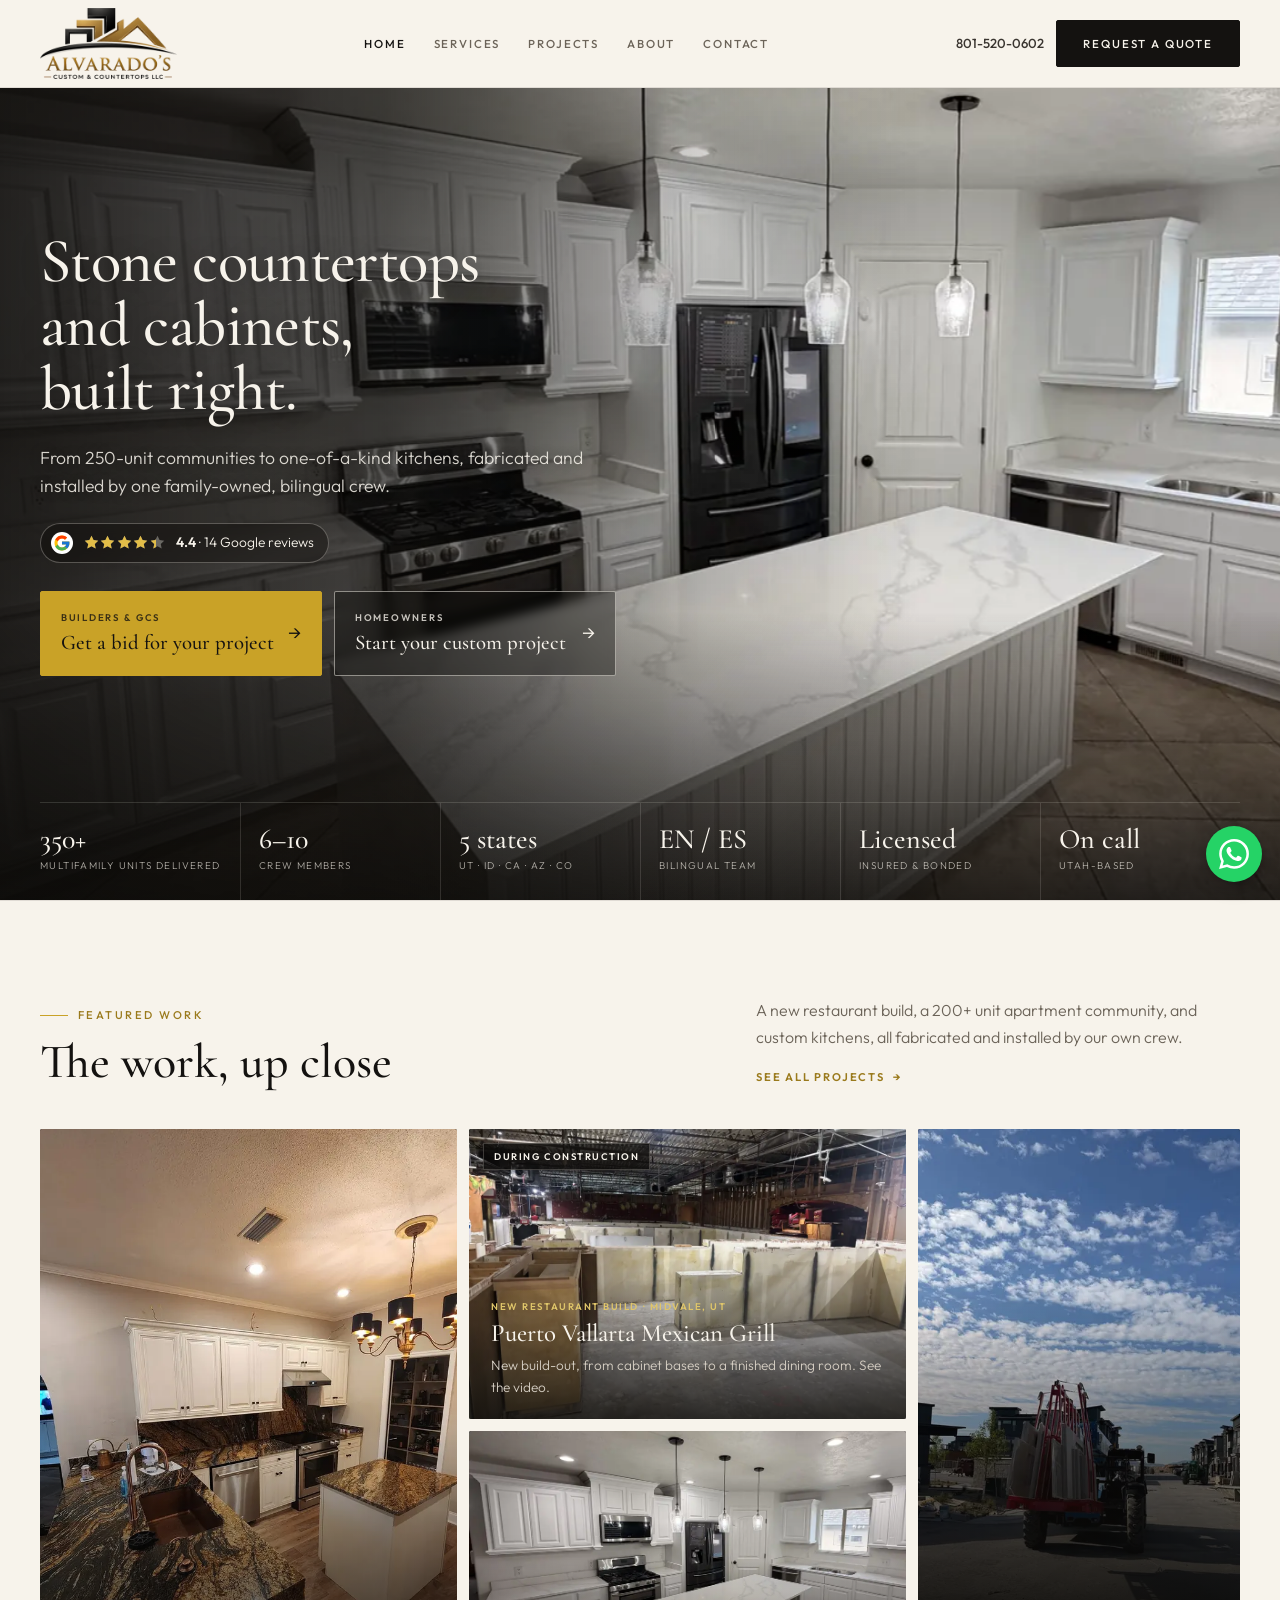
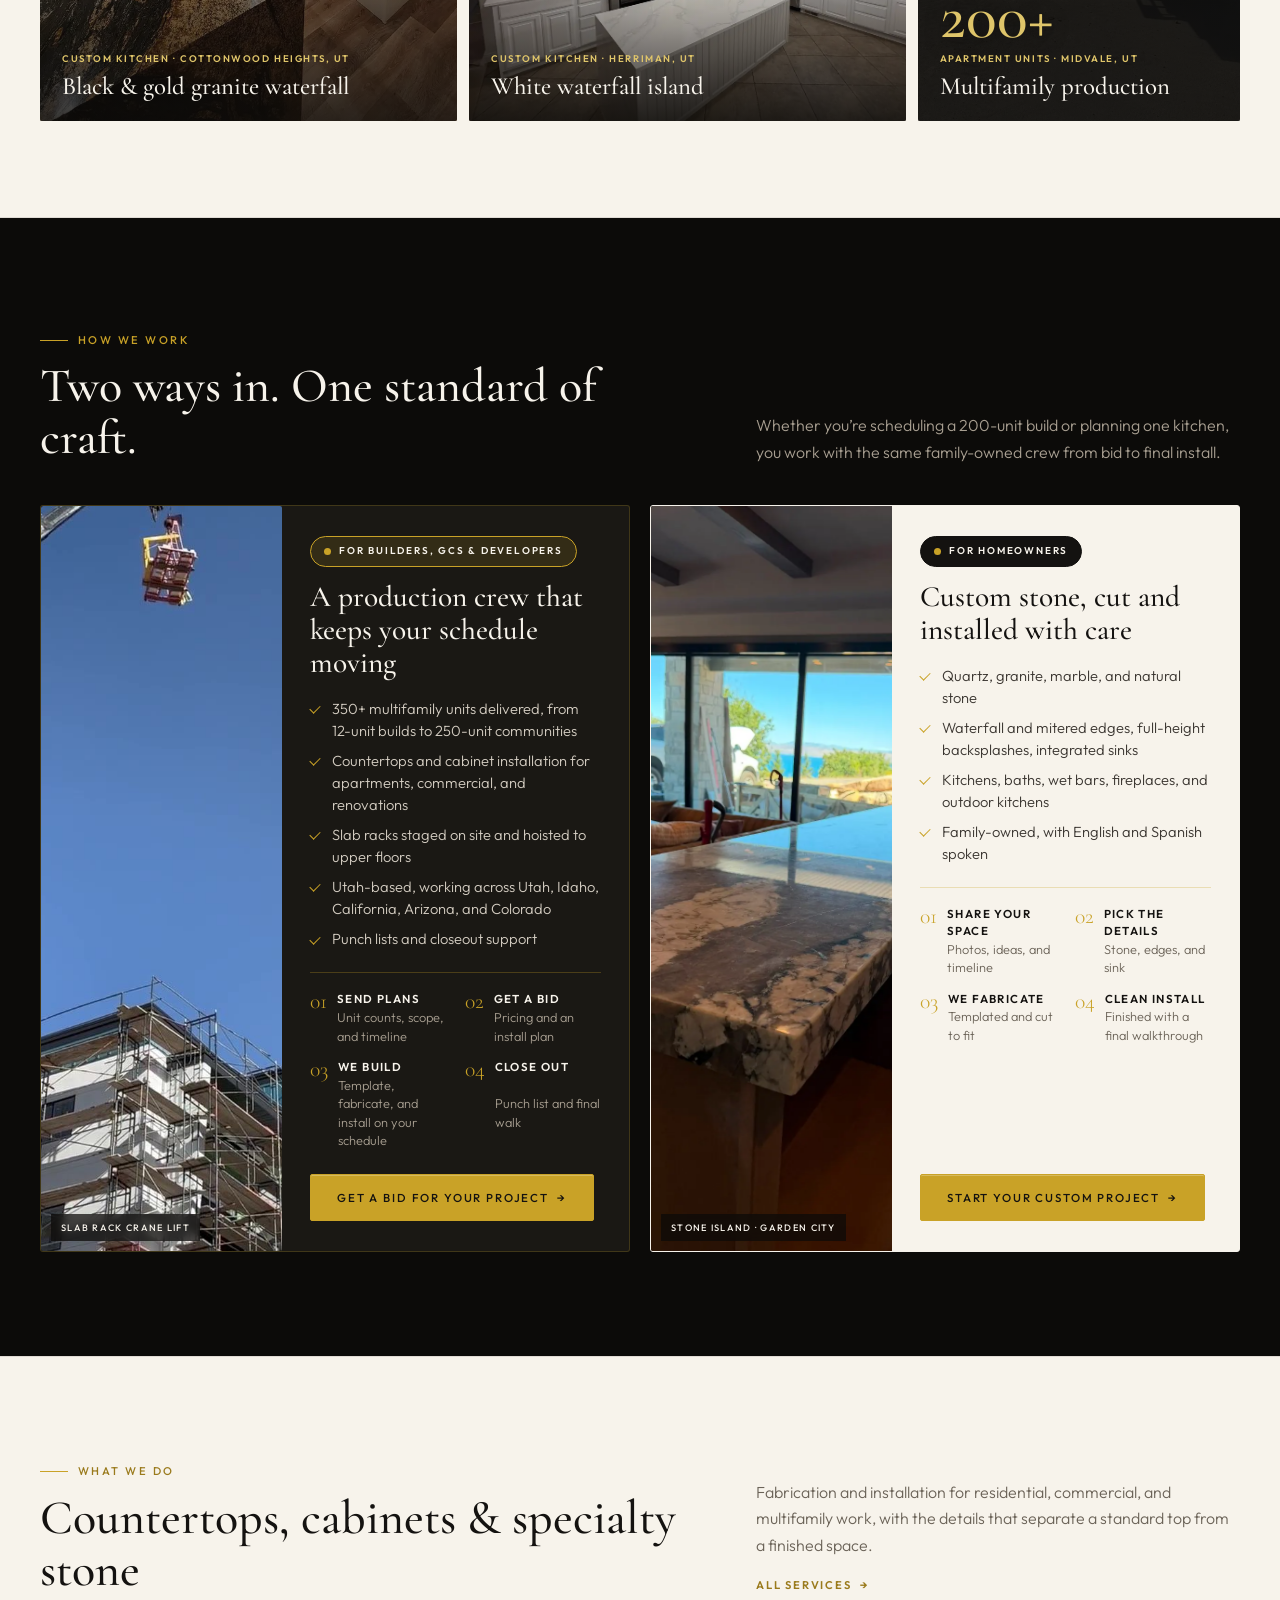
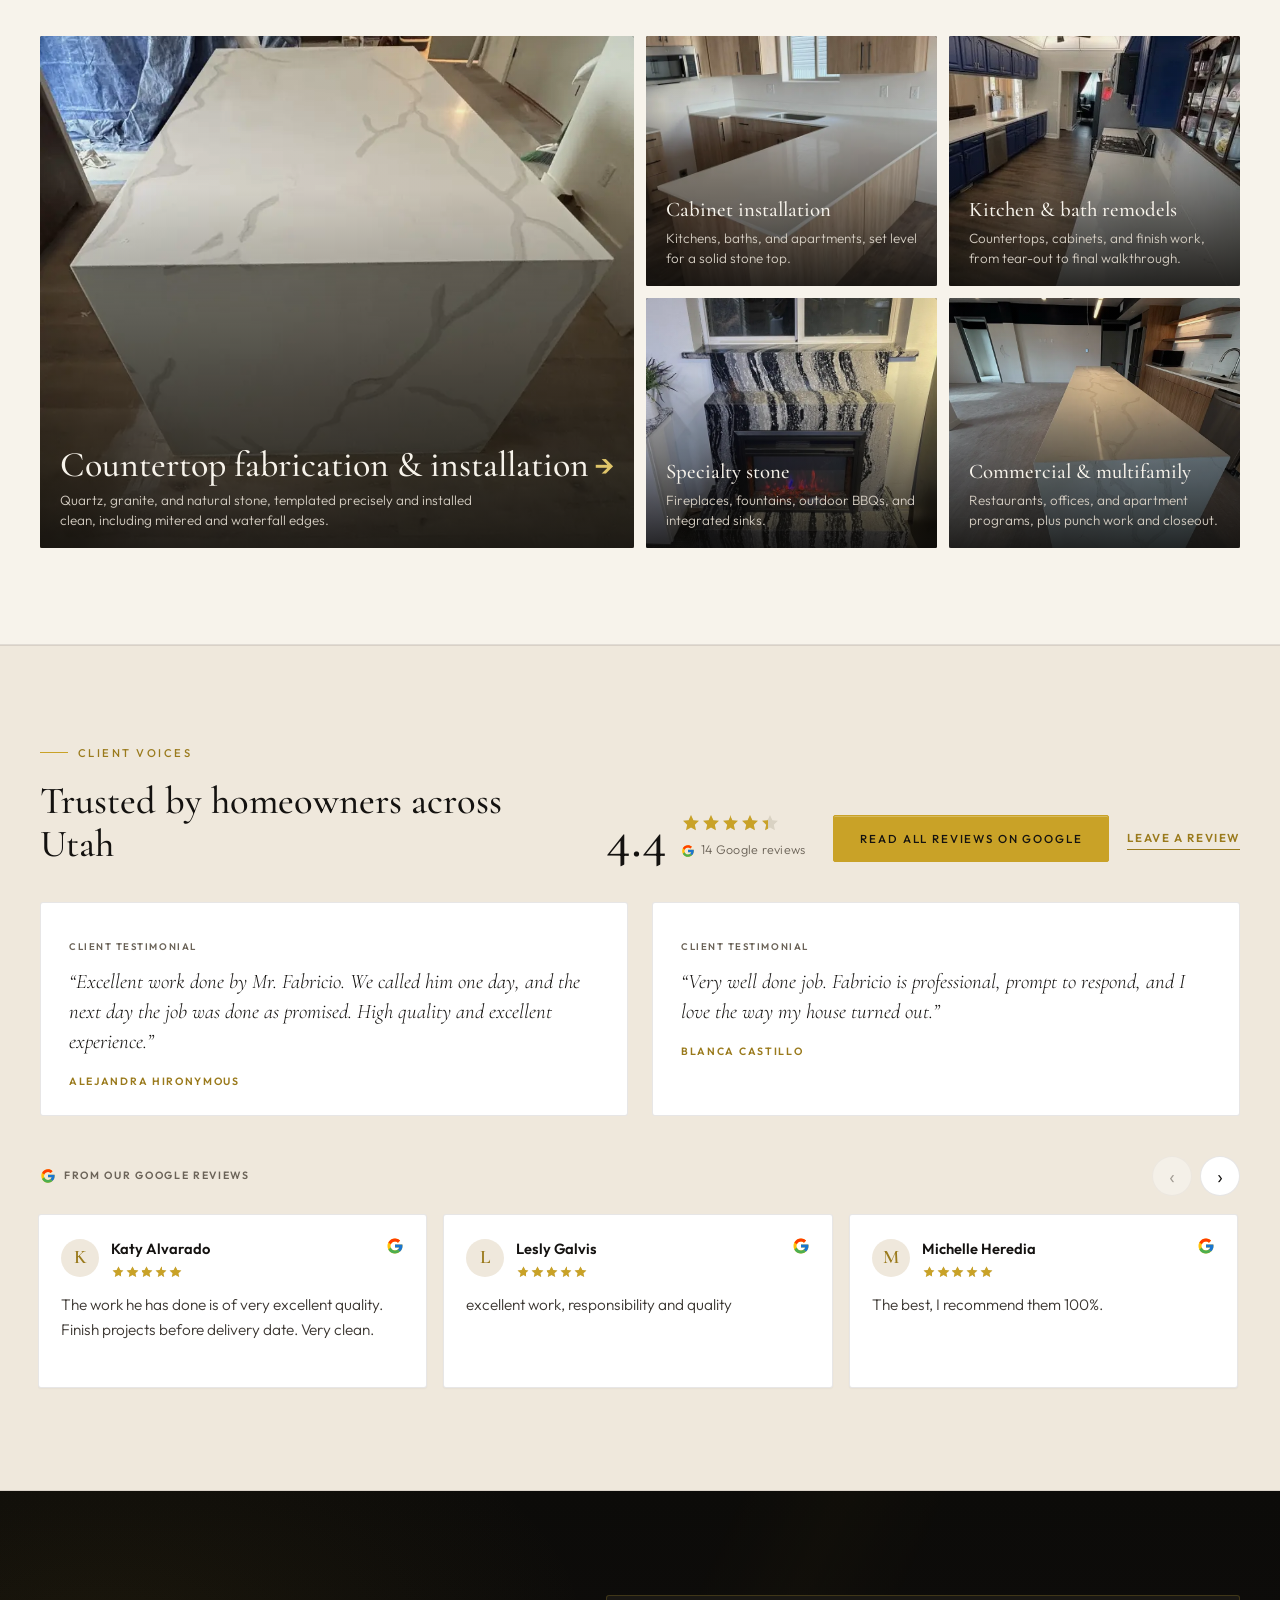
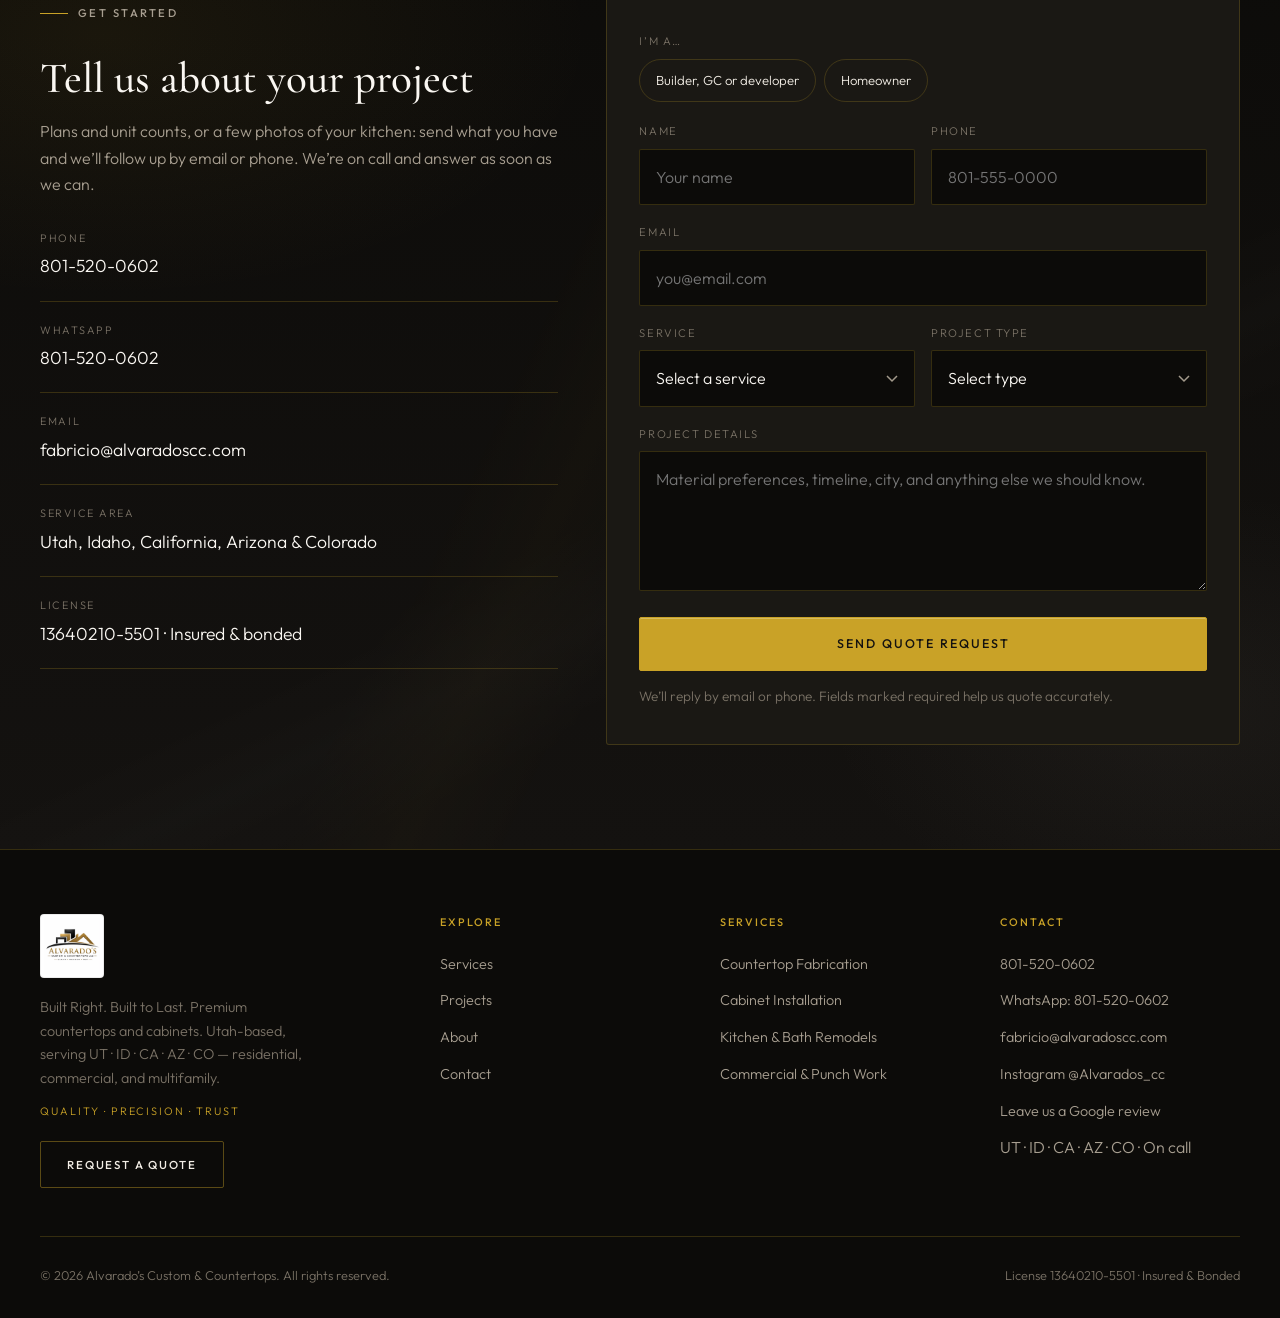
==== commit b245c498: "Add Google reviews: hero rating badge, reviews carousel alongside client testimonials, About strip, " ====
--- a/index.html
+++ b/index.html
@@ -72,6 +72,9 @@
         <div class="hm-hero2-copy">
           <h1 id="hm-title">Stone countertops and cabinets, built&nbsp;right.</h1>
           <p class="hm-hero2-lead">From 250-unit communities to one-of-a-kind kitchens, fabricated and installed by one family-owned, bilingual crew.</p>
+          <a class="hm-rating" href="https://maps.google.com/?cid=10222302035466745720" target="_blank" rel="noopener" aria-label="Rated 4.4 out of 5 from 14 Google reviews (opens Google)">
+            <svg class="g-mark" viewBox="0 0 48 48" width="18" height="18" aria-hidden="true" focusable="false"><path fill="#FFC107" d="M43.611 20.083H42V20H24v8h11.303c-1.649 4.657-6.08 8-11.303 8-6.627 0-12-5.373-12-12s5.373-12 12-12c3.059 0 5.842 1.154 7.961 3.039l5.657-5.657C34.046 6.053 29.268 4 24 4 12.955 4 4 12.955 4 24s8.955 20 20 20 20-8.955 20-20c0-1.341-.138-2.65-.389-3.917z"/><path fill="#FF3D00" d="M6.306 14.691l6.571 4.819C14.655 15.108 18.961 12 24 12c3.059 0 5.842 1.154 7.961 3.039l5.657-5.657C34.046 6.053 29.268 4 24 4 16.318 4 9.656 8.337 6.306 14.691z"/><path fill="#4CAF50" d="M24 44c5.166 0 9.86-1.977 13.409-5.192l-6.19-5.238A11.91 11.91 0 0 1 24 36c-5.202 0-9.619-3.317-11.283-7.946l-6.522 5.025C9.505 39.556 16.227 44 24 44z"/><path fill="#1976D2" d="M43.611 20.083H42V20H24v8h11.303a12.04 12.04 0 0 1-4.087 5.571l.003-.002 6.19 5.238C36.971 39.205 44 34 44 24c0-1.341-.138-2.65-.389-3.917z"/></svg><span class="rv-stars" aria-hidden="true"><span class="rv-stars-fill" style="width:88%"></span></span><span class="hm-rating-text"><strong>4.4</strong> · 14 Google reviews</span>
+          </a>
           <div class="hm-paths">
             <a class="hm-path hm-path--pro" href="#quote" data-audience="Builder / GC / developer">
               <span class="hm-path-kicker">Builders &amp; GCs</span>
@@ -294,19 +297,126 @@
 
     <section class="section hm-reviews" aria-labelledby="reviews-title">
       <div class="container">
-        <div class="hm-reviews-inner">
+        <div class="rv-head">
           <div>
             <p class="eyebrow">Client voices</p>
             <h2 id="reviews-title">Trusted by homeowners across Utah</h2>
           </div>
-          <div class="hm-quotes">
-            <figure class="hm-quote">
-              <blockquote>“Excellent work done by Mr. Fabricio. We called him one day, and the next day the job was done as promised. High quality and excellent experience.”</blockquote>
-              <figcaption>Alejandra Hironymous</figcaption>
-            </figure>
-            <figure class="hm-quote">
-              <blockquote>“Very well done job. Fabricio is professional, prompt to respond, and I love the way my house turned out.”</blockquote>
-              <figcaption>Blanca Castillo</figcaption>
+          <div class="rv-summary">
+            <div class="rv-score">
+              <span class="rv-num">4.4</span>
+              <div>
+                <span class="rv-stars" role="img" aria-label="Rated 4.4 out of 5"><span class="rv-stars-fill" style="width:88%"></span></span>
+                <span class="rv-count"><svg class="g-mark" viewBox="0 0 48 48" width="18" height="18" aria-hidden="true" focusable="false"><path fill="#FFC107" d="M43.611 20.083H42V20H24v8h11.303c-1.649 4.657-6.08 8-11.303 8-6.627 0-12-5.373-12-12s5.373-12 12-12c3.059 0 5.842 1.154 7.961 3.039l5.657-5.657C34.046 6.053 29.268 4 24 4 12.955 4 4 12.955 4 24s8.955 20 20 20 20-8.955 20-20c0-1.341-.138-2.65-.389-3.917z"/><path fill="#FF3D00" d="M6.306 14.691l6.571 4.819C14.655 15.108 18.961 12 24 12c3.059 0 5.842 1.154 7.961 3.039l5.657-5.657C34.046 6.053 29.268 4 24 4 16.318 4 9.656 8.337 6.306 14.691z"/><path fill="#4CAF50" d="M24 44c5.166 0 9.86-1.977 13.409-5.192l-6.19-5.238A11.91 11.91 0 0 1 24 36c-5.202 0-9.619-3.317-11.283-7.946l-6.522 5.025C9.505 39.556 16.227 44 24 44z"/><path fill="#1976D2" d="M43.611 20.083H42V20H24v8h11.303a12.04 12.04 0 0 1-4.087 5.571l.003-.002 6.19 5.238C36.971 39.205 44 34 44 24c0-1.341-.138-2.65-.389-3.917z"/></svg>14 Google reviews</span>
+              </div>
+            </div>
+            <div class="rv-actions">
+              <a class="btn btn-primary" href="https://maps.google.com/?cid=10222302035466745720" target="_blank" rel="noopener">Read all reviews on Google</a>
+              <a class="rv-textlink" href="https://search.google.com/local/writereview?placeid=ChIJxzX1OnHylA4ReHe_iorp3I0" target="_blank" rel="noopener">Leave a review</a>
+            </div>
+          </div>
+        </div>
+        <div class="hm-quotes">
+          <figure class="hm-quote">
+            <span class="rv-label">Client testimonial</span>
+            <blockquote>“Excellent work done by Mr. Fabricio. We called him one day, and the next day the job was done as promised. High quality and excellent experience.”</blockquote>
+            <figcaption>Alejandra Hironymous</figcaption>
+          </figure>
+          <figure class="hm-quote">
+            <span class="rv-label">Client testimonial</span>
+            <blockquote>“Very well done job. Fabricio is professional, prompt to respond, and I love the way my house turned out.”</blockquote>
+            <figcaption>Blanca Castillo</figcaption>
+          </figure>
+        </div>
+        <div class="rv-carousel">
+          <div class="rv-carousel-head">
+            <p class="rv-kicker"><svg class="g-mark" viewBox="0 0 48 48" width="18" height="18" aria-hidden="true" focusable="false"><path fill="#FFC107" d="M43.611 20.083H42V20H24v8h11.303c-1.649 4.657-6.08 8-11.303 8-6.627 0-12-5.373-12-12s5.373-12 12-12c3.059 0 5.842 1.154 7.961 3.039l5.657-5.657C34.046 6.053 29.268 4 24 4 12.955 4 4 12.955 4 24s8.955 20 20 20 20-8.955 20-20c0-1.341-.138-2.65-.389-3.917z"/><path fill="#FF3D00" d="M6.306 14.691l6.571 4.819C14.655 15.108 18.961 12 24 12c3.059 0 5.842 1.154 7.961 3.039l5.657-5.657C34.046 6.053 29.268 4 24 4 16.318 4 9.656 8.337 6.306 14.691z"/><path fill="#4CAF50" d="M24 44c5.166 0 9.86-1.977 13.409-5.192l-6.19-5.238A11.91 11.91 0 0 1 24 36c-5.202 0-9.619-3.317-11.283-7.946l-6.522 5.025C9.505 39.556 16.227 44 24 44z"/><path fill="#1976D2" d="M43.611 20.083H42V20H24v8h11.303a12.04 12.04 0 0 1-4.087 5.571l.003-.002 6.19 5.238C36.971 39.205 44 34 44 24c0-1.341-.138-2.65-.389-3.917z"/></svg>From our Google reviews</p>
+            <div class="rv-nav">
+              <button class="rv-prev" type="button" aria-label="Previous reviews">&#8249;</button>
+              <button class="rv-next" type="button" aria-label="Next reviews">&#8250;</button>
+            </div>
+          </div>
+          <div class="rv-track" role="region" aria-label="Google reviews" tabindex="0">
+            <figure class="rv-card">
+              <div class="rv-card-top">
+                <span class="rv-avatar" aria-hidden="true">K</span>
+                <figcaption class="rv-who"><span class="rv-name">Katy Alvarado</span><span class="rv-stars" role="img" aria-label="Rated 5 out of 5"><span class="rv-stars-fill" style="width:100%"></span></span></figcaption>
+                <svg class="g-mark" viewBox="0 0 48 48" width="18" height="18" aria-hidden="true" focusable="false"><path fill="#FFC107" d="M43.611 20.083H42V20H24v8h11.303c-1.649 4.657-6.08 8-11.303 8-6.627 0-12-5.373-12-12s5.373-12 12-12c3.059 0 5.842 1.154 7.961 3.039l5.657-5.657C34.046 6.053 29.268 4 24 4 12.955 4 4 12.955 4 24s8.955 20 20 20 20-8.955 20-20c0-1.341-.138-2.65-.389-3.917z"/><path fill="#FF3D00" d="M6.306 14.691l6.571 4.819C14.655 15.108 18.961 12 24 12c3.059 0 5.842 1.154 7.961 3.039l5.657-5.657C34.046 6.053 29.268 4 24 4 16.318 4 9.656 8.337 6.306 14.691z"/><path fill="#4CAF50" d="M24 44c5.166 0 9.86-1.977 13.409-5.192l-6.19-5.238A11.91 11.91 0 0 1 24 36c-5.202 0-9.619-3.317-11.283-7.946l-6.522 5.025C9.505 39.556 16.227 44 24 44z"/><path fill="#1976D2" d="M43.611 20.083H42V20H24v8h11.303a12.04 12.04 0 0 1-4.087 5.571l.003-.002 6.19 5.238C36.971 39.205 44 34 44 24c0-1.341-.138-2.65-.389-3.917z"/></svg>
+              </div>
+              <blockquote class="rv-text"><p>The work he has done is of very excellent quality. Finish projects before delivery date. Very clean.</p></blockquote>
+              <button class="rv-more" type="button" aria-expanded="false" hidden>Read more</button>
+            </figure>
+            <figure class="rv-card">
+              <div class="rv-card-top">
+                <span class="rv-avatar" aria-hidden="true">L</span>
+                <figcaption class="rv-who"><span class="rv-name">Lesly Galvis</span><span class="rv-stars" role="img" aria-label="Rated 5 out of 5"><span class="rv-stars-fill" style="width:100%"></span></span></figcaption>
+                <svg class="g-mark" viewBox="0 0 48 48" width="18" height="18" aria-hidden="true" focusable="false"><path fill="#FFC107" d="M43.611 20.083H42V20H24v8h11.303c-1.649 4.657-6.08 8-11.303 8-6.627 0-12-5.373-12-12s5.373-12 12-12c3.059 0 5.842 1.154 7.961 3.039l5.657-5.657C34.046 6.053 29.268 4 24 4 12.955 4 4 12.955 4 24s8.955 20 20 20 20-8.955 20-20c0-1.341-.138-2.65-.389-3.917z"/><path fill="#FF3D00" d="M6.306 14.691l6.571 4.819C14.655 15.108 18.961 12 24 12c3.059 0 5.842 1.154 7.961 3.039l5.657-5.657C34.046 6.053 29.268 4 24 4 16.318 4 9.656 8.337 6.306 14.691z"/><path fill="#4CAF50" d="M24 44c5.166 0 9.86-1.977 13.409-5.192l-6.19-5.238A11.91 11.91 0 0 1 24 36c-5.202 0-9.619-3.317-11.283-7.946l-6.522 5.025C9.505 39.556 16.227 44 24 44z"/><path fill="#1976D2" d="M43.611 20.083H42V20H24v8h11.303a12.04 12.04 0 0 1-4.087 5.571l.003-.002 6.19 5.238C36.971 39.205 44 34 44 24c0-1.341-.138-2.65-.389-3.917z"/></svg>
+              </div>
+              <blockquote class="rv-text"><p>excellent work, responsibility and quality</p></blockquote>
+              <button class="rv-more" type="button" aria-expanded="false" hidden>Read more</button>
+            </figure>
+            <figure class="rv-card">
+              <div class="rv-card-top">
+                <span class="rv-avatar" aria-hidden="true">M</span>
+                <figcaption class="rv-who"><span class="rv-name">Michelle Heredia</span><span class="rv-stars" role="img" aria-label="Rated 5 out of 5"><span class="rv-stars-fill" style="width:100%"></span></span></figcaption>
+                <svg class="g-mark" viewBox="0 0 48 48" width="18" height="18" aria-hidden="true" focusable="false"><path fill="#FFC107" d="M43.611 20.083H42V20H24v8h11.303c-1.649 4.657-6.08 8-11.303 8-6.627 0-12-5.373-12-12s5.373-12 12-12c3.059 0 5.842 1.154 7.961 3.039l5.657-5.657C34.046 6.053 29.268 4 24 4 12.955 4 4 12.955 4 24s8.955 20 20 20 20-8.955 20-20c0-1.341-.138-2.65-.389-3.917z"/><path fill="#FF3D00" d="M6.306 14.691l6.571 4.819C14.655 15.108 18.961 12 24 12c3.059 0 5.842 1.154 7.961 3.039l5.657-5.657C34.046 6.053 29.268 4 24 4 16.318 4 9.656 8.337 6.306 14.691z"/><path fill="#4CAF50" d="M24 44c5.166 0 9.86-1.977 13.409-5.192l-6.19-5.238A11.91 11.91 0 0 1 24 36c-5.202 0-9.619-3.317-11.283-7.946l-6.522 5.025C9.505 39.556 16.227 44 24 44z"/><path fill="#1976D2" d="M43.611 20.083H42V20H24v8h11.303a12.04 12.04 0 0 1-4.087 5.571l.003-.002 6.19 5.238C36.971 39.205 44 34 44 24c0-1.341-.138-2.65-.389-3.917z"/></svg>
+              </div>
+              <blockquote class="rv-text"><p>The best, I recommend them 100%.</p></blockquote>
+              <button class="rv-more" type="button" aria-expanded="false" hidden>Read more</button>
+            </figure>
+            <figure class="rv-card">
+              <div class="rv-card-top">
+                <span class="rv-avatar" aria-hidden="true">A</span>
+                <figcaption class="rv-who"><span class="rv-name">Alex David Martínez Zepeda</span><span class="rv-stars" role="img" aria-label="Rated 5 out of 5"><span class="rv-stars-fill" style="width:100%"></span></span></figcaption>
+                <svg class="g-mark" viewBox="0 0 48 48" width="18" height="18" aria-hidden="true" focusable="false"><path fill="#FFC107" d="M43.611 20.083H42V20H24v8h11.303c-1.649 4.657-6.08 8-11.303 8-6.627 0-12-5.373-12-12s5.373-12 12-12c3.059 0 5.842 1.154 7.961 3.039l5.657-5.657C34.046 6.053 29.268 4 24 4 12.955 4 4 12.955 4 24s8.955 20 20 20 20-8.955 20-20c0-1.341-.138-2.65-.389-3.917z"/><path fill="#FF3D00" d="M6.306 14.691l6.571 4.819C14.655 15.108 18.961 12 24 12c3.059 0 5.842 1.154 7.961 3.039l5.657-5.657C34.046 6.053 29.268 4 24 4 16.318 4 9.656 8.337 6.306 14.691z"/><path fill="#4CAF50" d="M24 44c5.166 0 9.86-1.977 13.409-5.192l-6.19-5.238A11.91 11.91 0 0 1 24 36c-5.202 0-9.619-3.317-11.283-7.946l-6.522 5.025C9.505 39.556 16.227 44 24 44z"/><path fill="#1976D2" d="M43.611 20.083H42V20H24v8h11.303a12.04 12.04 0 0 1-4.087 5.571l.003-.002 6.19 5.238C36.971 39.205 44 34 44 24c0-1.341-.138-2.65-.389-3.917z"/></svg>
+              </div>
+              <blockquote class="rv-text" lang="es"><p>Mande a rehacer mi cocina con el y la verdad el muchacho trabaja muy bien mi esposa quedó encantada con su cocina, excelente trabajo</p></blockquote>
+              <button class="rv-more" type="button" aria-expanded="false" hidden>Read more</button>
+            </figure>
+            <figure class="rv-card">
+              <div class="rv-card-top">
+                <span class="rv-avatar" aria-hidden="true">L</span>
+                <figcaption class="rv-who"><span class="rv-name">Leonardo Manzanillo</span><span class="rv-stars" role="img" aria-label="Rated 5 out of 5"><span class="rv-stars-fill" style="width:100%"></span></span></figcaption>
+                <svg class="g-mark" viewBox="0 0 48 48" width="18" height="18" aria-hidden="true" focusable="false"><path fill="#FFC107" d="M43.611 20.083H42V20H24v8h11.303c-1.649 4.657-6.08 8-11.303 8-6.627 0-12-5.373-12-12s5.373-12 12-12c3.059 0 5.842 1.154 7.961 3.039l5.657-5.657C34.046 6.053 29.268 4 24 4 12.955 4 4 12.955 4 24s8.955 20 20 20 20-8.955 20-20c0-1.341-.138-2.65-.389-3.917z"/><path fill="#FF3D00" d="M6.306 14.691l6.571 4.819C14.655 15.108 18.961 12 24 12c3.059 0 5.842 1.154 7.961 3.039l5.657-5.657C34.046 6.053 29.268 4 24 4 16.318 4 9.656 8.337 6.306 14.691z"/><path fill="#4CAF50" d="M24 44c5.166 0 9.86-1.977 13.409-5.192l-6.19-5.238A11.91 11.91 0 0 1 24 36c-5.202 0-9.619-3.317-11.283-7.946l-6.522 5.025C9.505 39.556 16.227 44 24 44z"/><path fill="#1976D2" d="M43.611 20.083H42V20H24v8h11.303a12.04 12.04 0 0 1-4.087 5.571l.003-.002 6.19 5.238C36.971 39.205 44 34 44 24c0-1.341-.138-2.65-.389-3.917z"/></svg>
+              </div>
+              <blockquote class="rv-text" lang="es"><p>Muy buen trabajo profesional en lo que hacen los recomiendo al 100%</p></blockquote>
+              <button class="rv-more" type="button" aria-expanded="false" hidden>Read more</button>
+            </figure>
+            <figure class="rv-card">
+              <div class="rv-card-top">
+                <span class="rv-avatar" aria-hidden="true">G</span>
+                <figcaption class="rv-who"><span class="rv-name">Gonzalo Gonzalez flores</span><span class="rv-stars" role="img" aria-label="Rated 5 out of 5"><span class="rv-stars-fill" style="width:100%"></span></span></figcaption>
+                <svg class="g-mark" viewBox="0 0 48 48" width="18" height="18" aria-hidden="true" focusable="false"><path fill="#FFC107" d="M43.611 20.083H42V20H24v8h11.303c-1.649 4.657-6.08 8-11.303 8-6.627 0-12-5.373-12-12s5.373-12 12-12c3.059 0 5.842 1.154 7.961 3.039l5.657-5.657C34.046 6.053 29.268 4 24 4 12.955 4 4 12.955 4 24s8.955 20 20 20 20-8.955 20-20c0-1.341-.138-2.65-.389-3.917z"/><path fill="#FF3D00" d="M6.306 14.691l6.571 4.819C14.655 15.108 18.961 12 24 12c3.059 0 5.842 1.154 7.961 3.039l5.657-5.657C34.046 6.053 29.268 4 24 4 16.318 4 9.656 8.337 6.306 14.691z"/><path fill="#4CAF50" d="M24 44c5.166 0 9.86-1.977 13.409-5.192l-6.19-5.238A11.91 11.91 0 0 1 24 36c-5.202 0-9.619-3.317-11.283-7.946l-6.522 5.025C9.505 39.556 16.227 44 24 44z"/><path fill="#1976D2" d="M43.611 20.083H42V20H24v8h11.303a12.04 12.04 0 0 1-4.087 5.571l.003-.002 6.19 5.238C36.971 39.205 44 34 44 24c0-1.341-.138-2.65-.389-3.917z"/></svg>
+              </div>
+              <blockquote class="rv-text" lang="es"><p>Execelente servicio,  muy buen trabajo y muy buena atención de los muchachos. Lo recomiendo bastante</p></blockquote>
+              <button class="rv-more" type="button" aria-expanded="false" hidden>Read more</button>
+            </figure>
+            <figure class="rv-card">
+              <div class="rv-card-top">
+                <span class="rv-avatar" aria-hidden="true">B</span>
+                <figcaption class="rv-who"><span class="rv-name">Bere-NICE Gtz</span><span class="rv-stars" role="img" aria-label="Rated 5 out of 5"><span class="rv-stars-fill" style="width:100%"></span></span></figcaption>
+                <svg class="g-mark" viewBox="0 0 48 48" width="18" height="18" aria-hidden="true" focusable="false"><path fill="#FFC107" d="M43.611 20.083H42V20H24v8h11.303c-1.649 4.657-6.08 8-11.303 8-6.627 0-12-5.373-12-12s5.373-12 12-12c3.059 0 5.842 1.154 7.961 3.039l5.657-5.657C34.046 6.053 29.268 4 24 4 12.955 4 4 12.955 4 24s8.955 20 20 20 20-8.955 20-20c0-1.341-.138-2.65-.389-3.917z"/><path fill="#FF3D00" d="M6.306 14.691l6.571 4.819C14.655 15.108 18.961 12 24 12c3.059 0 5.842 1.154 7.961 3.039l5.657-5.657C34.046 6.053 29.268 4 24 4 16.318 4 9.656 8.337 6.306 14.691z"/><path fill="#4CAF50" d="M24 44c5.166 0 9.86-1.977 13.409-5.192l-6.19-5.238A11.91 11.91 0 0 1 24 36c-5.202 0-9.619-3.317-11.283-7.946l-6.522 5.025C9.505 39.556 16.227 44 24 44z"/><path fill="#1976D2" d="M43.611 20.083H42V20H24v8h11.303a12.04 12.04 0 0 1-4.087 5.571l.003-.002 6.19 5.238C36.971 39.205 44 34 44 24c0-1.341-.138-2.65-.389-3.917z"/></svg>
+              </div>
+              <blockquote class="rv-text" lang="es"><p>Súper recomendable, trabajo de calidad y professional.</p></blockquote>
+              <button class="rv-more" type="button" aria-expanded="false" hidden>Read more</button>
+            </figure>
+            <figure class="rv-card">
+              <div class="rv-card-top">
+                <span class="rv-avatar" aria-hidden="true">J</span>
+                <figcaption class="rv-who"><span class="rv-name">Juan Maldonado</span><span class="rv-stars" role="img" aria-label="Rated 5 out of 5"><span class="rv-stars-fill" style="width:100%"></span></span></figcaption>
+                <svg class="g-mark" viewBox="0 0 48 48" width="18" height="18" aria-hidden="true" focusable="false"><path fill="#FFC107" d="M43.611 20.083H42V20H24v8h11.303c-1.649 4.657-6.08 8-11.303 8-6.627 0-12-5.373-12-12s5.373-12 12-12c3.059 0 5.842 1.154 7.961 3.039l5.657-5.657C34.046 6.053 29.268 4 24 4 12.955 4 4 12.955 4 24s8.955 20 20 20 20-8.955 20-20c0-1.341-.138-2.65-.389-3.917z"/><path fill="#FF3D00" d="M6.306 14.691l6.571 4.819C14.655 15.108 18.961 12 24 12c3.059 0 5.842 1.154 7.961 3.039l5.657-5.657C34.046 6.053 29.268 4 24 4 16.318 4 9.656 8.337 6.306 14.691z"/><path fill="#4CAF50" d="M24 44c5.166 0 9.86-1.977 13.409-5.192l-6.19-5.238A11.91 11.91 0 0 1 24 36c-5.202 0-9.619-3.317-11.283-7.946l-6.522 5.025C9.505 39.556 16.227 44 24 44z"/><path fill="#1976D2" d="M43.611 20.083H42V20H24v8h11.303a12.04 12.04 0 0 1-4.087 5.571l.003-.002 6.19 5.238C36.971 39.205 44 34 44 24c0-1.341-.138-2.65-.389-3.917z"/></svg>
+              </div>
+              <blockquote class="rv-text" lang="es"><p>Excelente trabajo y buen equipo de trabajo</p></blockquote>
+              <button class="rv-more" type="button" aria-expanded="false" hidden>Read more</button>
+            </figure>
+            <figure class="rv-card">
+              <div class="rv-card-top">
+                <span class="rv-avatar" aria-hidden="true">C</span>
+                <figcaption class="rv-who"><span class="rv-name">carolina galvis</span><span class="rv-stars" role="img" aria-label="Rated 5 out of 5"><span class="rv-stars-fill" style="width:100%"></span></span></figcaption>
+                <svg class="g-mark" viewBox="0 0 48 48" width="18" height="18" aria-hidden="true" focusable="false"><path fill="#FFC107" d="M43.611 20.083H42V20H24v8h11.303c-1.649 4.657-6.08 8-11.303 8-6.627 0-12-5.373-12-12s5.373-12 12-12c3.059 0 5.842 1.154 7.961 3.039l5.657-5.657C34.046 6.053 29.268 4 24 4 12.955 4 4 12.955 4 24s8.955 20 20 20 20-8.955 20-20c0-1.341-.138-2.65-.389-3.917z"/><path fill="#FF3D00" d="M6.306 14.691l6.571 4.819C14.655 15.108 18.961 12 24 12c3.059 0 5.842 1.154 7.961 3.039l5.657-5.657C34.046 6.053 29.268 4 24 4 16.318 4 9.656 8.337 6.306 14.691z"/><path fill="#4CAF50" d="M24 44c5.166 0 9.86-1.977 13.409-5.192l-6.19-5.238A11.91 11.91 0 0 1 24 36c-5.202 0-9.619-3.317-11.283-7.946l-6.522 5.025C9.505 39.556 16.227 44 24 44z"/><path fill="#1976D2" d="M43.611 20.083H42V20H24v8h11.303a12.04 12.04 0 0 1-4.087 5.571l.003-.002 6.19 5.238C36.971 39.205 44 34 44 24c0-1.341-.138-2.65-.389-3.917z"/></svg>
+              </div>
+              <blockquote class="rv-text"><p>Excellent detallista</p></blockquote>
+              <button class="rv-more" type="button" aria-expanded="false" hidden>Read more</button>
             </figure>
           </div>
         </div>
@@ -449,6 +559,7 @@
             <li><a href="https://wa.me/18015200602?text=Hola%2C%20vi%20su%20sitio%20web%20y%20quiero%20una%20cotizaci%C3%B3n.%20%2F%20Hi%2C%20I%20found%20you%20on%20your%20website%20and%20I%27d%20like%20a%20quote." target="_blank" rel="noopener">WhatsApp: 801-520-0602</a></li>
             <li><a href="mailto:fabricio@alvaradoscc.com">fabricio@alvaradoscc.com</a></li>
             <li><a href="https://www.instagram.com/Alvarados_cc/" target="_blank" rel="noopener">Instagram @Alvarados_cc</a></li>
+            <li><a href="https://search.google.com/local/writereview?placeid=ChIJxzX1OnHylA4ReHe_iorp3I0" target="_blank" rel="noopener">Leave us a Google review</a></li>
             <li><span style="color:var(--text-muted)">UT · ID · CA · AZ · CO · On call</span></li>
           </ul>
         </div>
--- a/css/styles.css
+++ b/css/styles.css
@@ -2811,3 +2811,111 @@
   .wa-label { transition: none; }
 }
 @media print { .wa-float { display: none; } }
+
+/* ========== Google reviews ========== */
+.g-mark { flex-shrink: 0; display: inline-block; vertical-align: middle; }
+.rv-stars {
+  --star-off: url("data:image/svg+xml,%3Csvg xmlns='http://www.w3.org/2000/svg' viewBox='0 0 24 24'%3E%3Cpath fill='%23d9d2c3' d='M12 2.5l2.9 6.1 6.6.8-4.9 4.6 1.3 6.6L12 17.3l-5.9 3.3 1.3-6.6-4.9-4.6 6.6-.8z'/%3E%3C/svg%3E");
+  --star-on: url("data:image/svg+xml,%3Csvg xmlns='http://www.w3.org/2000/svg' viewBox='0 0 24 24'%3E%3Cpath fill='%23c9a227' d='M12 2.5l2.9 6.1 6.6.8-4.9 4.6 1.3 6.6L12 17.3l-5.9 3.3 1.3-6.6-4.9-4.6 6.6-.8z'/%3E%3C/svg%3E");
+  position: relative; display: inline-block; flex-shrink: 0;
+  width: 5.5em; height: 1.1em; font-size: 14px; vertical-align: middle;
+  background: var(--star-off) left center / 1.1em 1.1em repeat-x;
+}
+.rv-stars-fill { position: absolute; inset: 0 auto 0 0; background: var(--star-on) left center / 1.1em 1.1em repeat-x; }
+
+/* hero badge */
+.hm-rating {
+  display: inline-flex; align-items: center; gap: 10px; flex-wrap: wrap;
+  margin: -14px 0 28px; padding: 8px 14px 8px 10px;
+  border: 1px solid rgba(247,243,235,0.28); border-radius: 999px;
+  background: rgba(12,11,9,0.42); backdrop-filter: blur(6px); -webkit-backdrop-filter: blur(6px);
+  color: var(--cream); font-size: 0.86rem; line-height: 1.2;
+  transition: background .2s ease, border-color .2s ease;
+}
+.hm-rating:hover, .hm-rating:focus-visible { background: rgba(12,11,9,0.6); border-color: rgba(201,162,39,0.7); }
+.hm-rating .g-mark { width: 18px; height: 18px; padding: 2px; background: #fff; border-radius: 50%; box-sizing: content-box; }
+.hm-rating .rv-stars { font-size: 15px; --star-off: url("data:image/svg+xml,%3Csvg xmlns='http://www.w3.org/2000/svg' viewBox='0 0 24 24'%3E%3Cpath fill='rgba(247,243,235,0.35)' d='M12 2.5l2.9 6.1 6.6.8-4.9 4.6 1.3 6.6L12 17.3l-5.9 3.3 1.3-6.6-4.9-4.6 6.6-.8z'/%3E%3C/svg%3E"); --star-on: url("data:image/svg+xml,%3Csvg xmlns='http://www.w3.org/2000/svg' viewBox='0 0 24 24'%3E%3Cpath fill='%23e2bd48' d='M12 2.5l2.9 6.1 6.6.8-4.9 4.6 1.3 6.6L12 17.3l-5.9 3.3 1.3-6.6-4.9-4.6 6.6-.8z'/%3E%3C/svg%3E"); }
+.hm-rating-text strong { font-weight: 600; }
+@media (max-width: 700px) {
+  .hm-rating { margin: -8px 0 18px; font-size: 0.8rem; padding: 6px 12px 6px 8px; gap: 8px; }
+  .hm-rating .rv-stars { font-size: 13px; }
+}
+
+/* home reviews section */
+.rv-head { display: grid; grid-template-columns: minmax(0, 1fr) auto; gap: 32px 56px; align-items: end; margin-bottom: 36px; }
+.rv-summary { display: flex; align-items: center; gap: 28px; flex-wrap: wrap; justify-content: flex-end; }
+.rv-score { display: flex; align-items: center; gap: 14px; }
+.rv-num { font-family: var(--font-display); font-size: 3.4rem; line-height: 1; font-weight: 500; color: var(--ink); }
+.rv-score .rv-stars { font-size: 18px; display: block; margin-bottom: 6px; }
+.rv-count { display: inline-flex; align-items: center; gap: 6px; font-size: 0.78rem; color: var(--ink-muted); letter-spacing: 0.02em; }
+.rv-count .g-mark { width: 14px; height: 14px; }
+.rv-actions { display: flex; align-items: center; gap: 18px; flex-wrap: wrap; }
+.rv-textlink { font-size: 0.72rem; letter-spacing: 0.14em; text-transform: uppercase; font-weight: 600; color: var(--accent-dark); border-bottom: 1px solid currentColor; padding-bottom: 2px; }
+.rv-textlink:hover { color: var(--ink); }
+.hm-reviews .hm-quotes { margin-bottom: 40px; }
+.hm-quote { position: relative; }
+.rv-label { display: inline-block; margin-bottom: 12px; font-size: 0.6rem; letter-spacing: 0.16em; text-transform: uppercase; font-weight: 600; color: var(--ink-muted); }
+
+.rv-carousel-head { display: flex; align-items: center; justify-content: space-between; gap: 16px; margin-bottom: 14px; }
+.rv-kicker { display: inline-flex; align-items: center; gap: 8px; margin: 0; font-size: 0.66rem; letter-spacing: 0.16em; text-transform: uppercase; font-weight: 600; color: var(--ink-muted); }
+.rv-kicker .g-mark { width: 16px; height: 16px; }
+.rv-nav { display: flex; gap: 8px; }
+.rv-nav button {
+  width: 40px; height: 40px; display: inline-flex; align-items: center; justify-content: center;
+  border: 1px solid var(--border-cream); border-radius: 50%; background: #fff; color: var(--ink);
+  font-size: 1.4rem; line-height: 1; cursor: pointer; transition: border-color .2s, opacity .2s;
+}
+.rv-nav button:hover:not(:disabled) { border-color: var(--accent); }
+.rv-nav button:disabled { opacity: 0.35; cursor: default; }
+.rv-track {
+  display: flex; gap: 16px; overflow-x: auto; scroll-snap-type: x mandatory; scroll-behavior: smooth;
+  overscroll-behavior-x: contain; padding: 4px 2px 14px; margin: 0 -2px;
+  scrollbar-width: thin; scrollbar-color: rgba(20,18,16,0.2) transparent;
+}
+.rv-track:focus-visible { outline: 2px solid var(--accent); outline-offset: 4px; }
+.rv-card {
+  flex: 0 0 calc((100% - 32px) / 3); scroll-snap-align: start;
+  display: flex; flex-direction: column; margin: 0; padding: 22px 22px 20px;
+  background: #fff; border: 1px solid var(--border-cream); border-radius: 3px;
+  box-shadow: 0 1px 2px rgba(20,18,16,0.04);
+}
+.rv-card-top { display: flex; align-items: center; gap: 12px; margin-bottom: 14px; }
+.rv-card-top .g-mark { margin-left: auto; align-self: flex-start; }
+.rv-avatar { width: 38px; height: 38px; flex-shrink: 0; display: inline-flex; align-items: center; justify-content: center; border-radius: 50%; background: var(--cream-deep); color: var(--accent-dark); font-family: var(--font-display); font-size: 1.2rem; font-weight: 600; }
+.rv-who { display: flex; flex-direction: column; gap: 4px; min-width: 0; margin: 0; }
+.rv-name { font-weight: 600; font-size: 0.92rem; color: var(--ink); overflow-wrap: anywhere; }
+.rv-who .rv-stars { font-size: 13px; }
+.rv-text { margin: 0; font-size: 0.96rem; line-height: 1.6; color: var(--ink-soft, #3a352f); }
+.rv-text p { margin: 0; display: -webkit-box; -webkit-box-orient: vertical; -webkit-line-clamp: 5; overflow: hidden; }
+.rv-card.is-open .rv-text p { -webkit-line-clamp: unset; display: block; }
+.rv-more { align-self: flex-start; margin-top: 10px; padding: 0; border: 0; background: none; cursor: pointer; font-size: 0.7rem; letter-spacing: 0.12em; text-transform: uppercase; font-weight: 600; color: var(--accent-dark); }
+.rv-more:hover { color: var(--ink); }
+@media (max-width: 1000px) {
+  .rv-card { flex-basis: calc((100% - 16px) / 2); }
+}
+@media (max-width: 900px) {
+  .rv-head { grid-template-columns: 1fr; align-items: start; gap: 22px; margin-bottom: 28px; }
+  .rv-summary { justify-content: flex-start; }
+}
+@media (max-width: 600px) {
+  .rv-card { flex-basis: 84%; padding: 20px 18px 18px; }
+  .rv-num { font-size: 2.8rem; }
+  .rv-summary { gap: 18px; }
+  .rv-actions .btn { width: 100%; justify-content: center; text-align: center; }
+  .rv-nav button { width: 36px; height: 36px; }
+}
+@media (prefers-reduced-motion: reduce) { .rv-track { scroll-behavior: auto; } }
+
+/* About: compact Google rating strip */
+.rv-strip {
+  display: flex; align-items: center; justify-content: center; gap: 12px; flex-wrap: wrap;
+  width: fit-content; max-width: 100%; margin: 36px auto 0; padding: 12px 20px;
+  background: #fff; border: 1px solid var(--border-cream); border-radius: 999px;
+  color: var(--ink); font-size: 0.9rem;
+}
+.rv-strip:hover { border-color: var(--accent); }
+.rv-strip-cta { font-size: 0.68rem; letter-spacing: 0.14em; text-transform: uppercase; font-weight: 600; color: var(--accent-dark); }
+/* keep the hero CTAs clear of the floating WhatsApp button on phones */
+@media (max-width: 700px) {
+  .hm-hero2-inner { padding-bottom: calc(28px + 62px + env(safe-area-inset-bottom, 0px)); }
+}
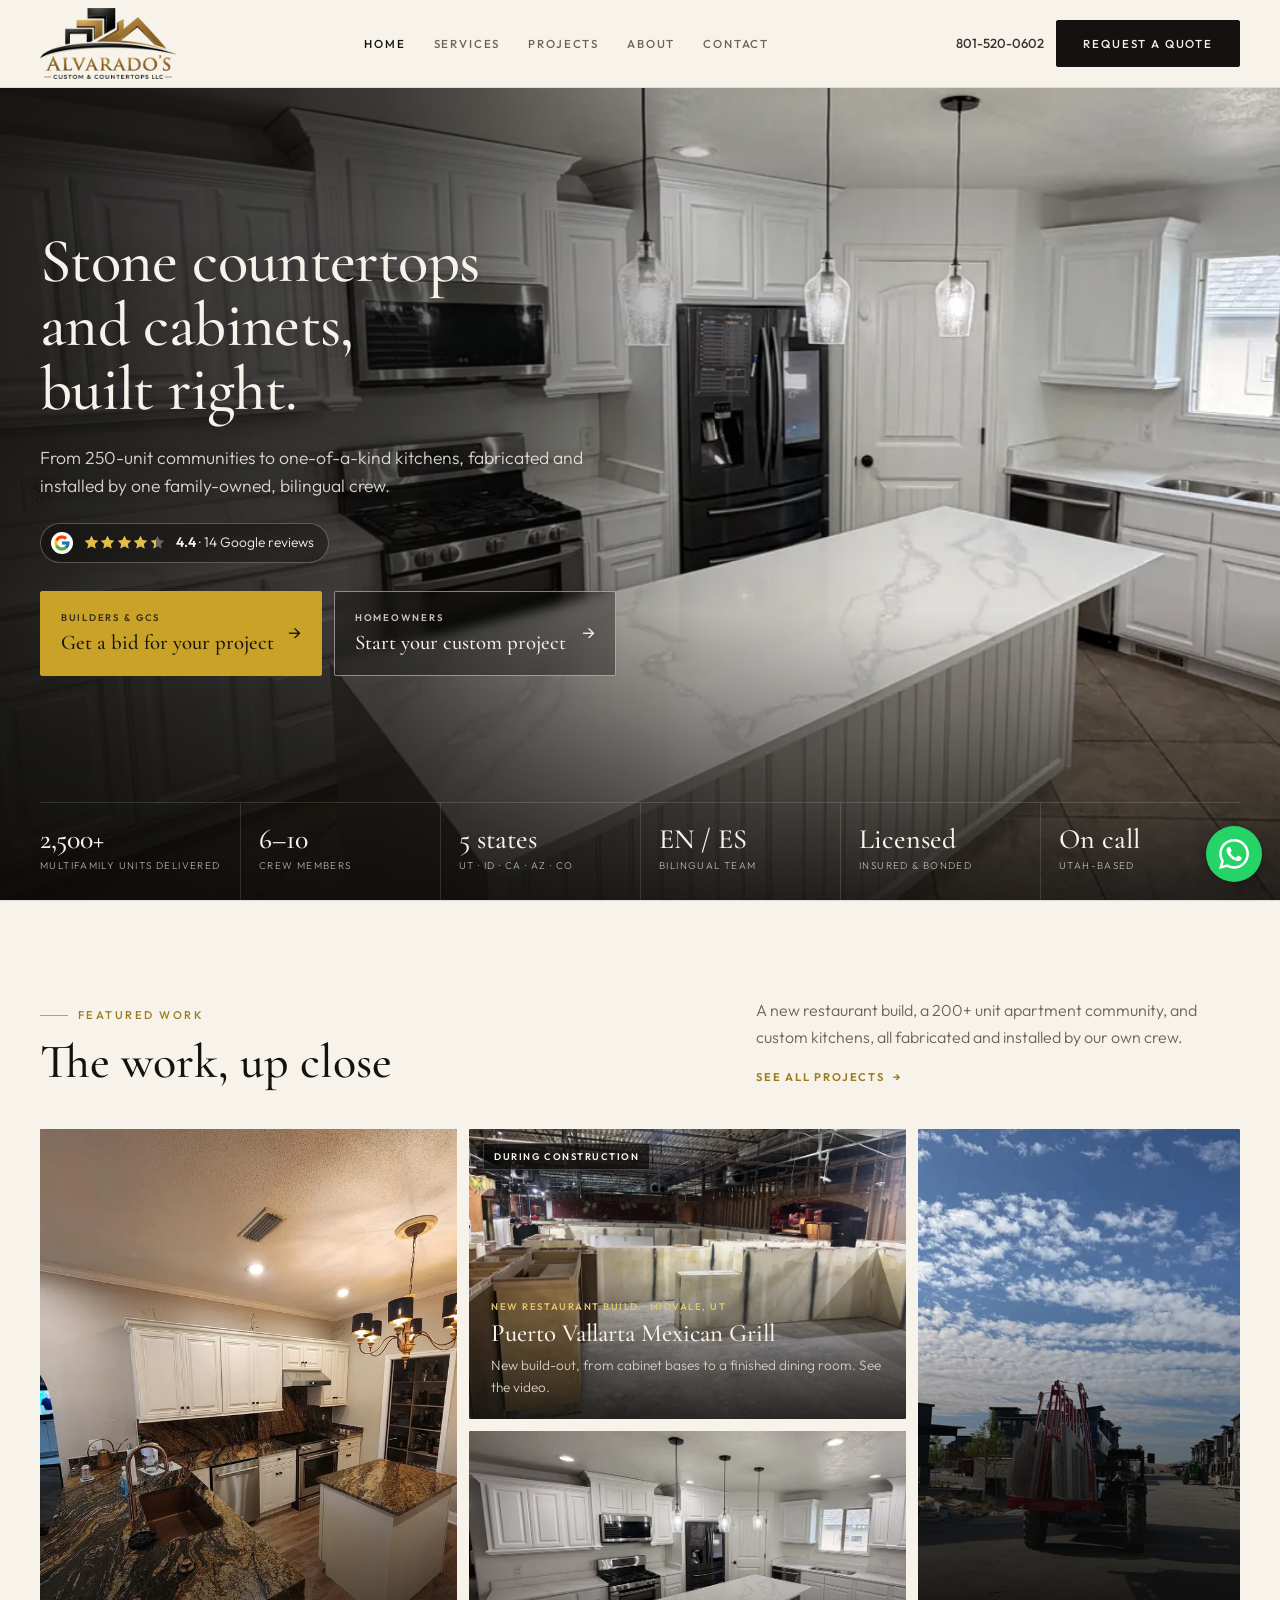
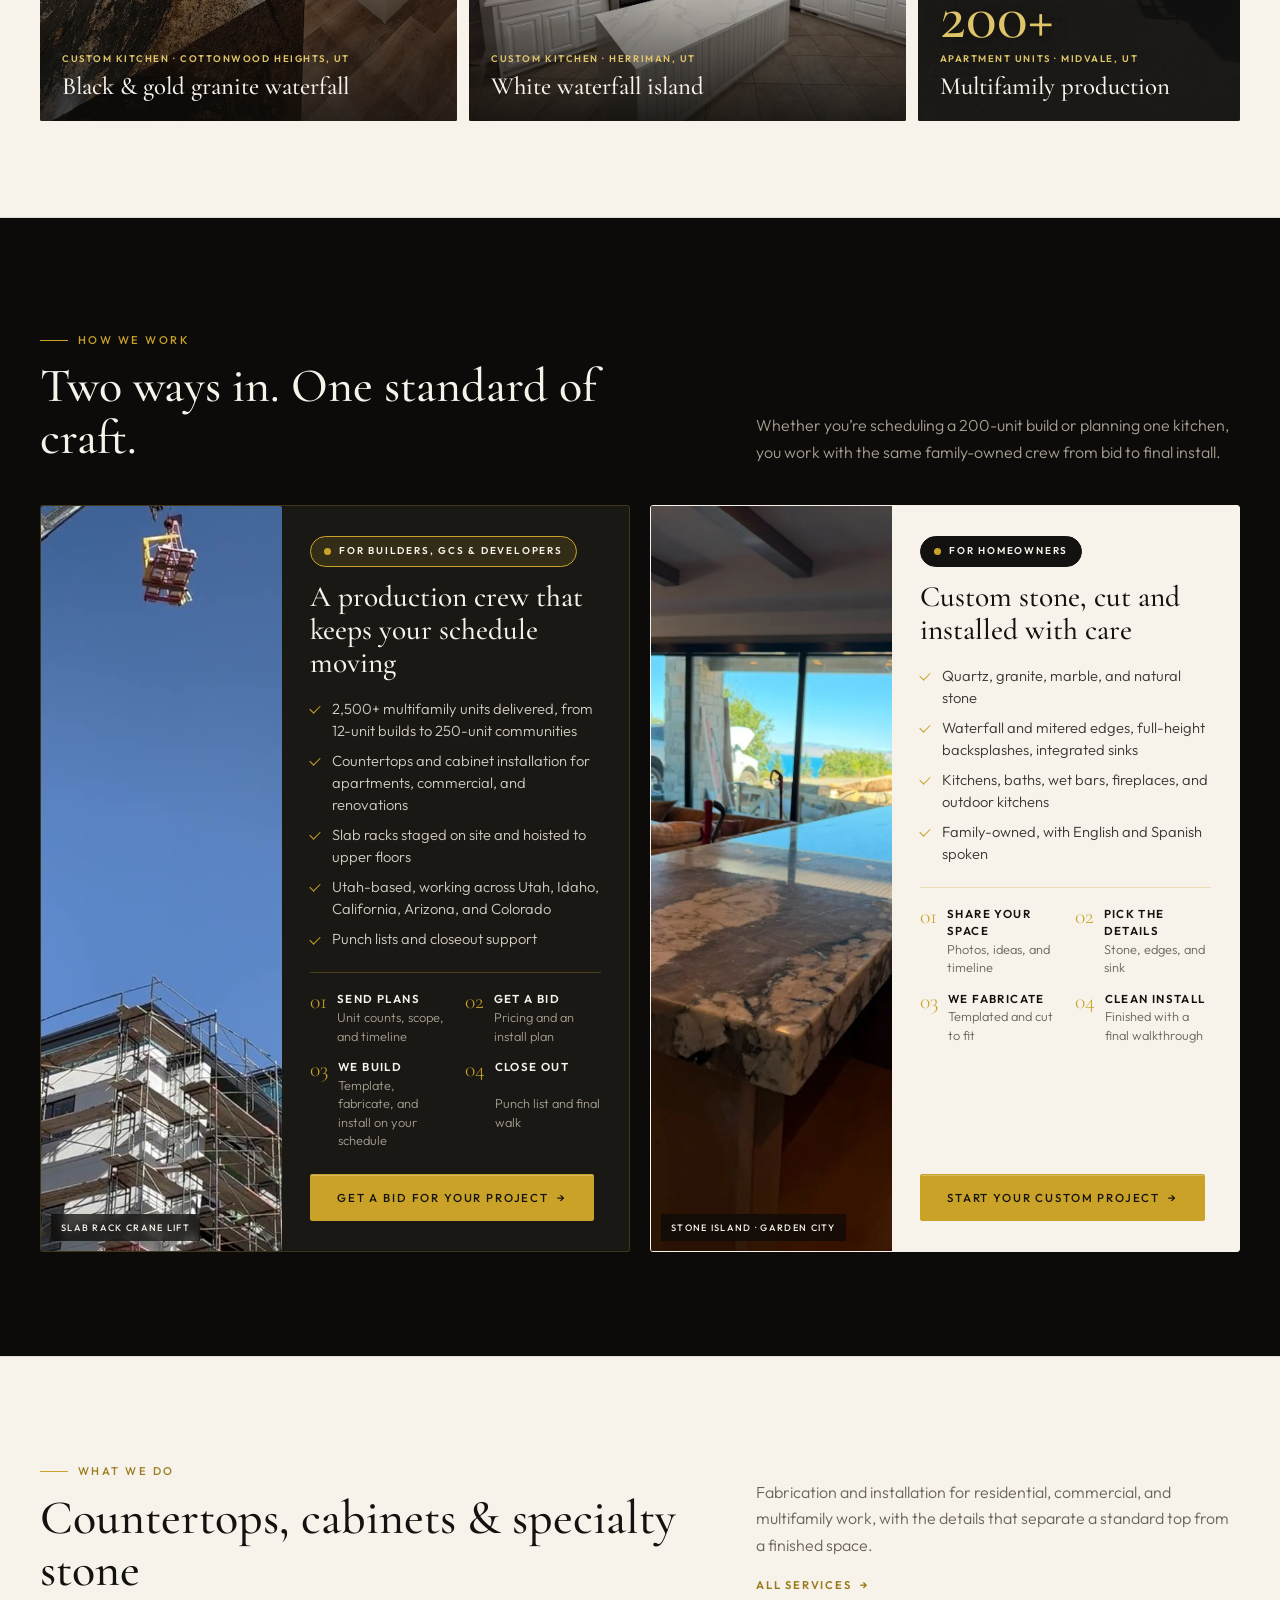
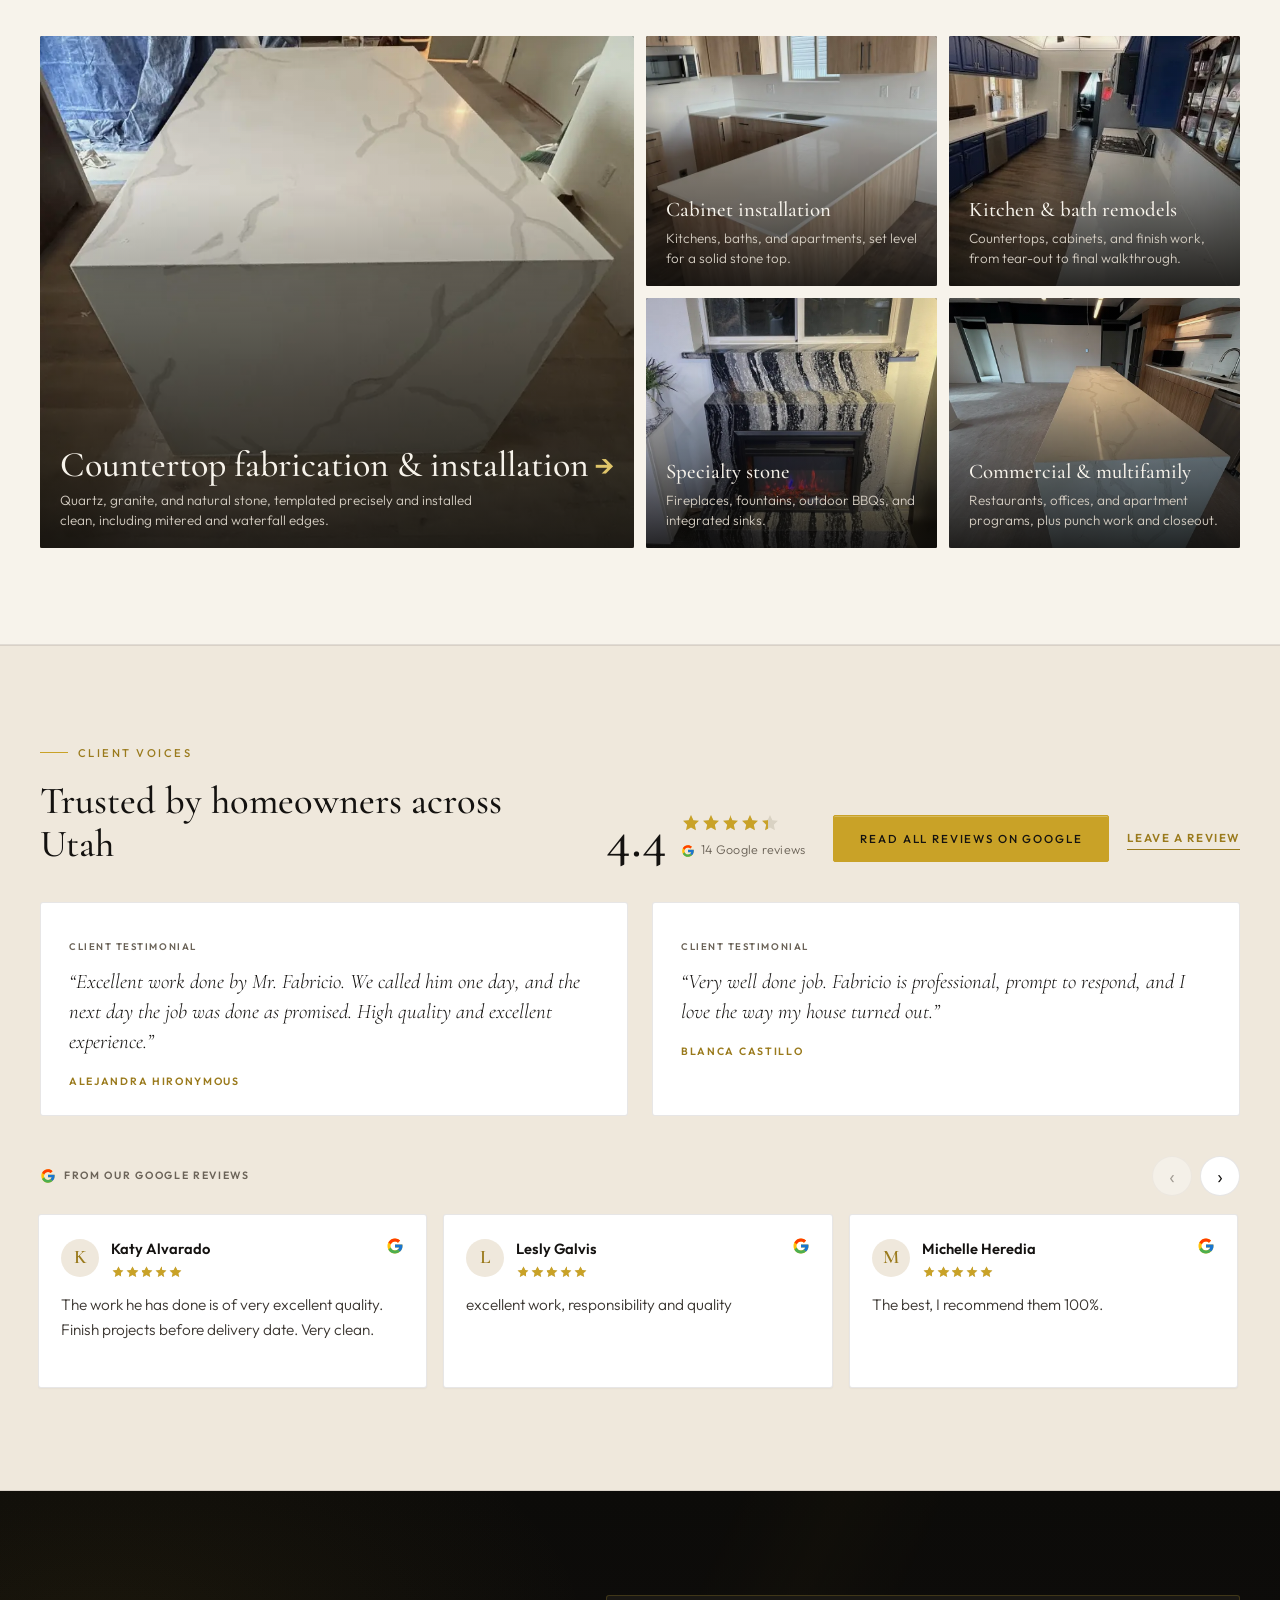
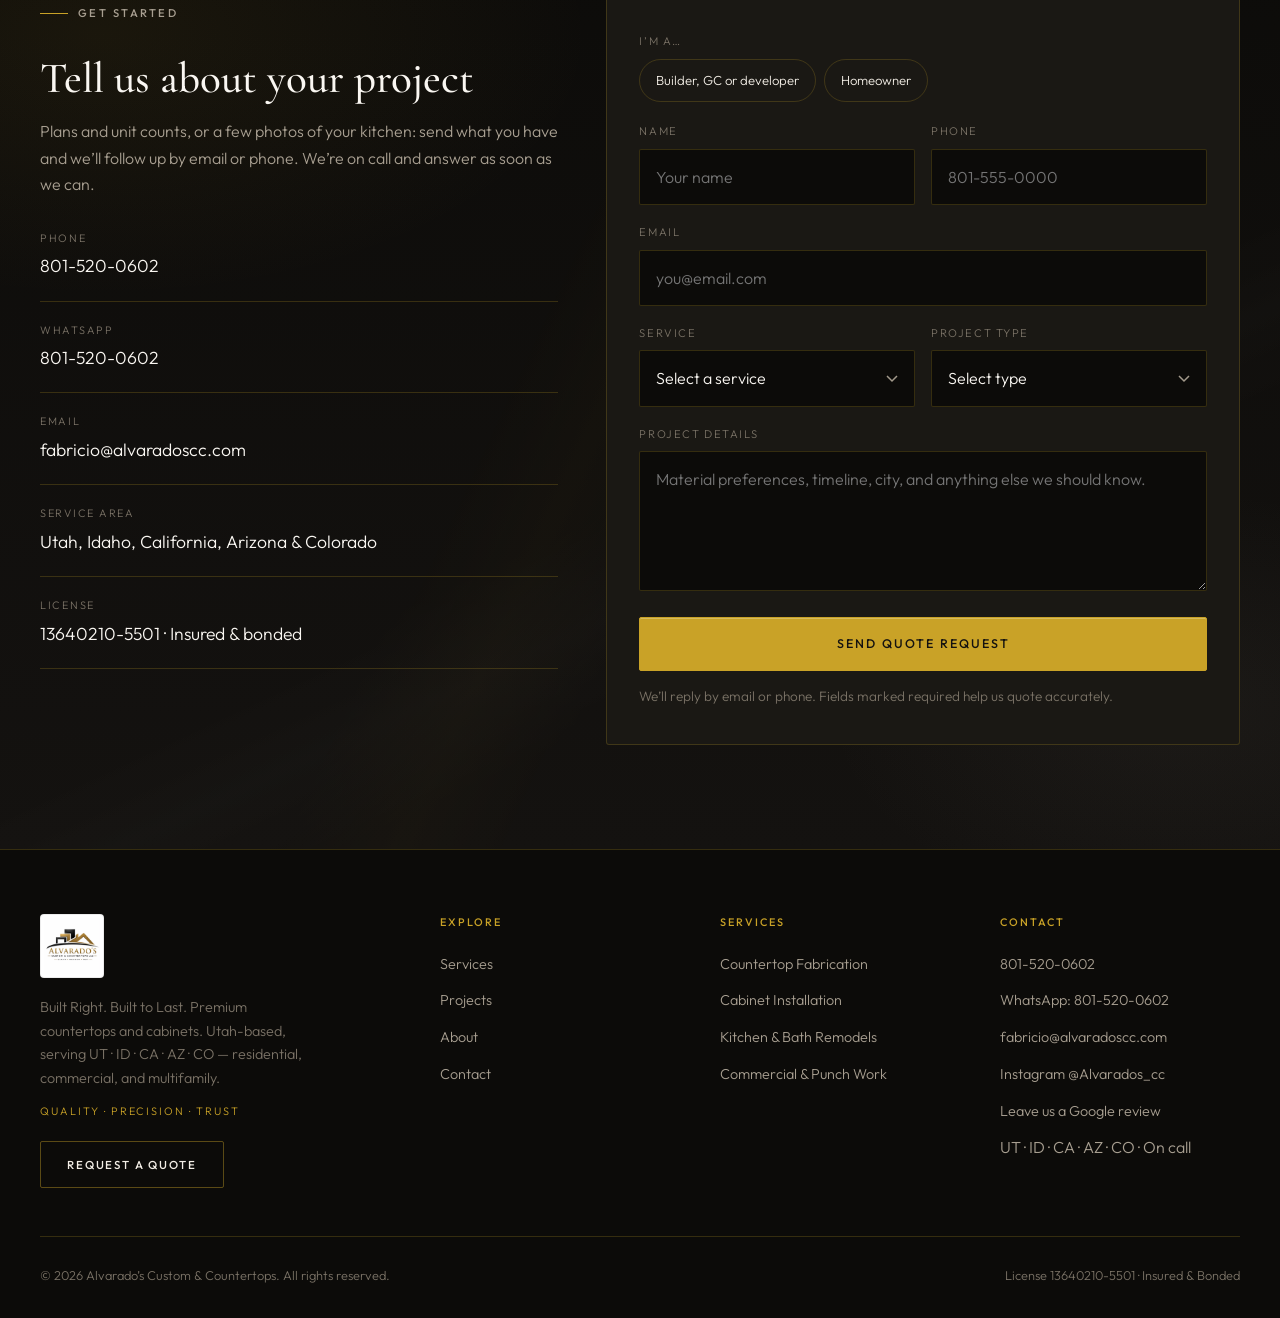
==== commit 04fb9817: "Update total units delivered to 2,500+ across site (home proof strip, builder list, meta/og/twitter " ====
--- a/index.html
+++ b/index.html
@@ -5,18 +5,18 @@
   <script>document.documentElement.classList.add('js')</script>
   <meta name="viewport" content="width=device-width, initial-scale=1.0">
   <title>Alvarado’s Custom &amp; Countertops | Utah Countertops, Cabinets &amp; Custom Stone</title>
-  <meta name="description" content="Family-owned, Utah-based countertop and cabinet crew serving Utah, Idaho, California, Arizona, and Colorado: 350+ multifamily units for builders and GCs, plus custom quartz, granite, and stone for homeowners. Bilingual EN/ES.">
+  <meta name="description" content="Family-owned, Utah-based countertop and cabinet crew serving Utah, Idaho, California, Arizona, and Colorado: 2,500+ multifamily units for builders and GCs, plus custom quartz, granite, and stone for homeowners. Bilingual EN/ES.">
   <meta name="robots" content="index, follow">
   <link rel="canonical" href="https://www.alvaradoscc.com/">
   <meta property="og:type" content="website">
   <meta property="og:site_name" content="Alvarado’s Custom &amp; Countertops">
   <meta property="og:title" content="Alvarado’s Custom & Countertops">
-  <meta property="og:description" content="Family-owned, Utah-based countertop and cabinet crew serving Utah, Idaho, California, Arizona, and Colorado: 350+ multifamily units for builders and GCs, plus custom quartz, granite, and stone for homeowners. Bilingual EN/ES.">
+  <meta property="og:description" content="Family-owned, Utah-based countertop and cabinet crew serving Utah, Idaho, California, Arizona, and Colorado: 2,500+ multifamily units for builders and GCs, plus custom quartz, granite, and stone for homeowners. Bilingual EN/ES.">
   <meta property="og:url" content="https://www.alvaradoscc.com/">
   <meta property="og:locale" content="en_US">
   <meta name="twitter:card" content="summary_large_image">
   <meta name="twitter:title" content="Alvarado’s Custom & Countertops">
-  <meta name="twitter:description" content="Family-owned, Utah-based countertop and cabinet crew serving Utah, Idaho, California, Arizona, and Colorado: 350+ multifamily units for builders and GCs, plus custom quartz, granite, and stone for homeowners. Bilingual EN/ES.">
+  <meta name="twitter:description" content="Family-owned, Utah-based countertop and cabinet crew serving Utah, Idaho, California, Arizona, and Colorado: 2,500+ multifamily units for builders and GCs, plus custom quartz, granite, and stone for homeowners. Bilingual EN/ES.">
   <meta property="og:image" content="https://www.alvaradoscc.com/assets/home/og-herriman-kitchen.jpg">
   <meta name="twitter:image" content="https://www.alvaradoscc.com/assets/home/og-herriman-kitchen.jpg">
   <link rel="icon" href="/favicon.svg" type="image/svg+xml">
@@ -91,7 +91,7 @@
       </div>
       <div class="container hm-hero2-proof">
         <ul class="hm-proof" aria-label="Why builders and homeowners hire us">
-          <li><strong>350+</strong><span>Multifamily units delivered</span></li>
+          <li><strong>2,500+</strong><span>Multifamily units delivered</span></li>
           <li><strong>6&ndash;10</strong><span>Crew members</span></li>
           <li><strong>5 states</strong><span>UT · ID · CA · AZ · CO</span></li>
           <li><strong>EN / ES</strong><span>Bilingual team</span></li>
@@ -184,7 +184,7 @@
               <h3>A production crew that keeps your schedule moving</h3>
             </div>
             <ul class="hm-checks">
-              <li>350+ multifamily units delivered, from 12-unit builds to 250-unit communities</li>
+              <li>2,500+ multifamily units delivered, from 12-unit builds to 250-unit communities</li>
               <li>Countertops and cabinet installation for apartments, commercial, and renovations</li>
               <li>Slab racks staged on site and hoisted to upper floors</li>
               <li>Utah-based, working across Utah, Idaho, California, Arizona, and Colorado</li>
